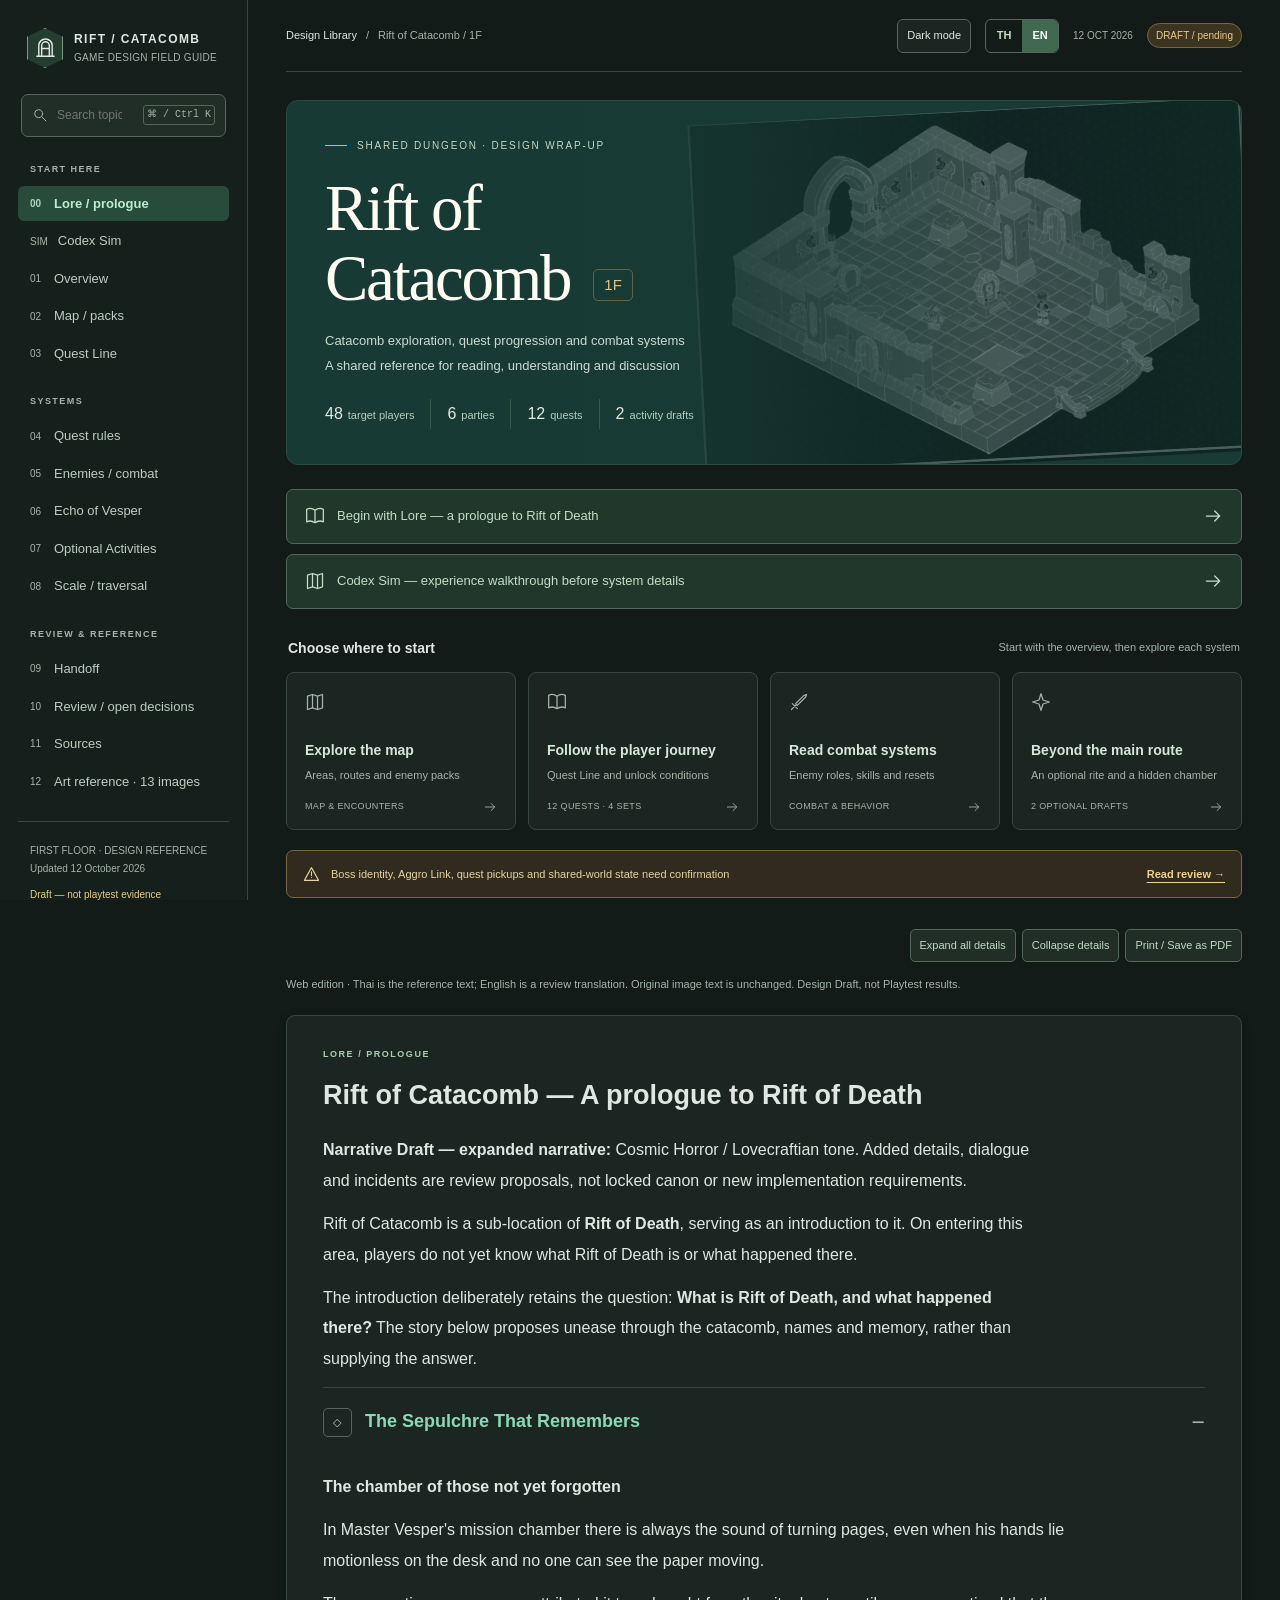
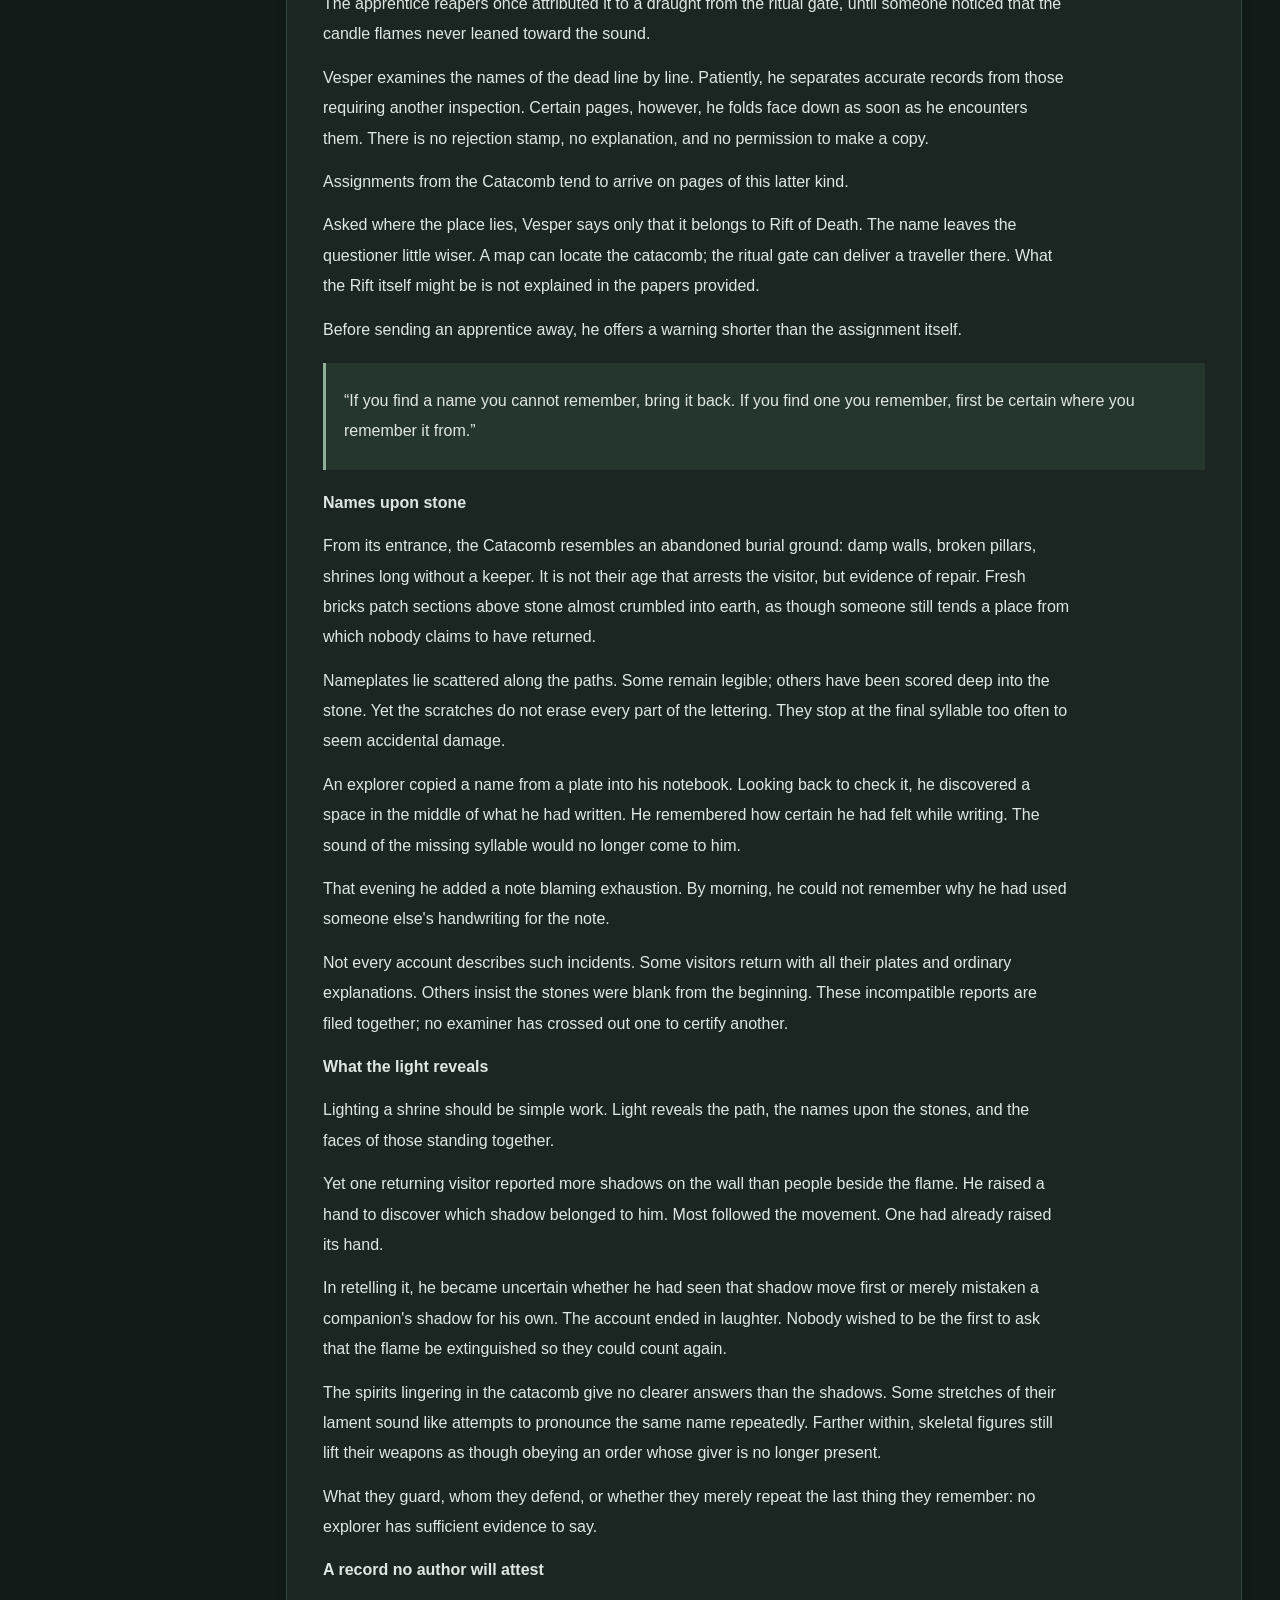
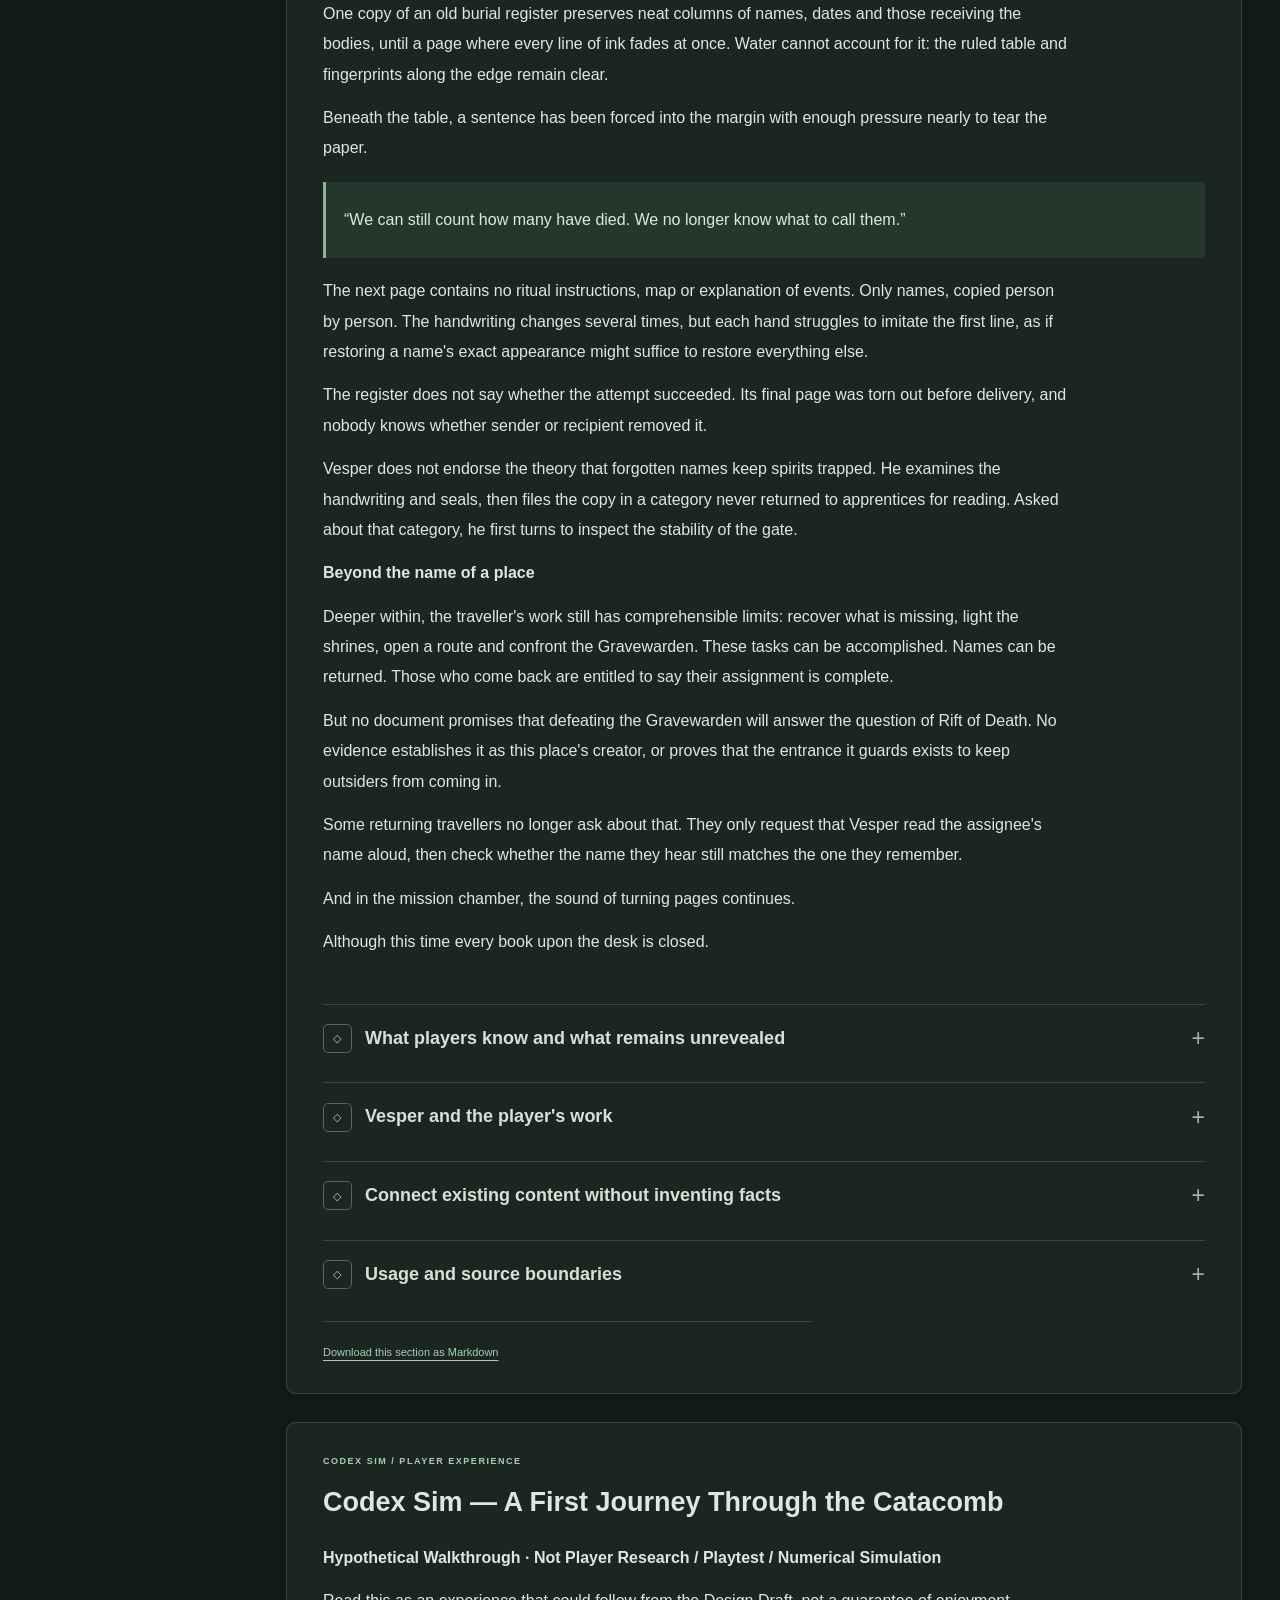
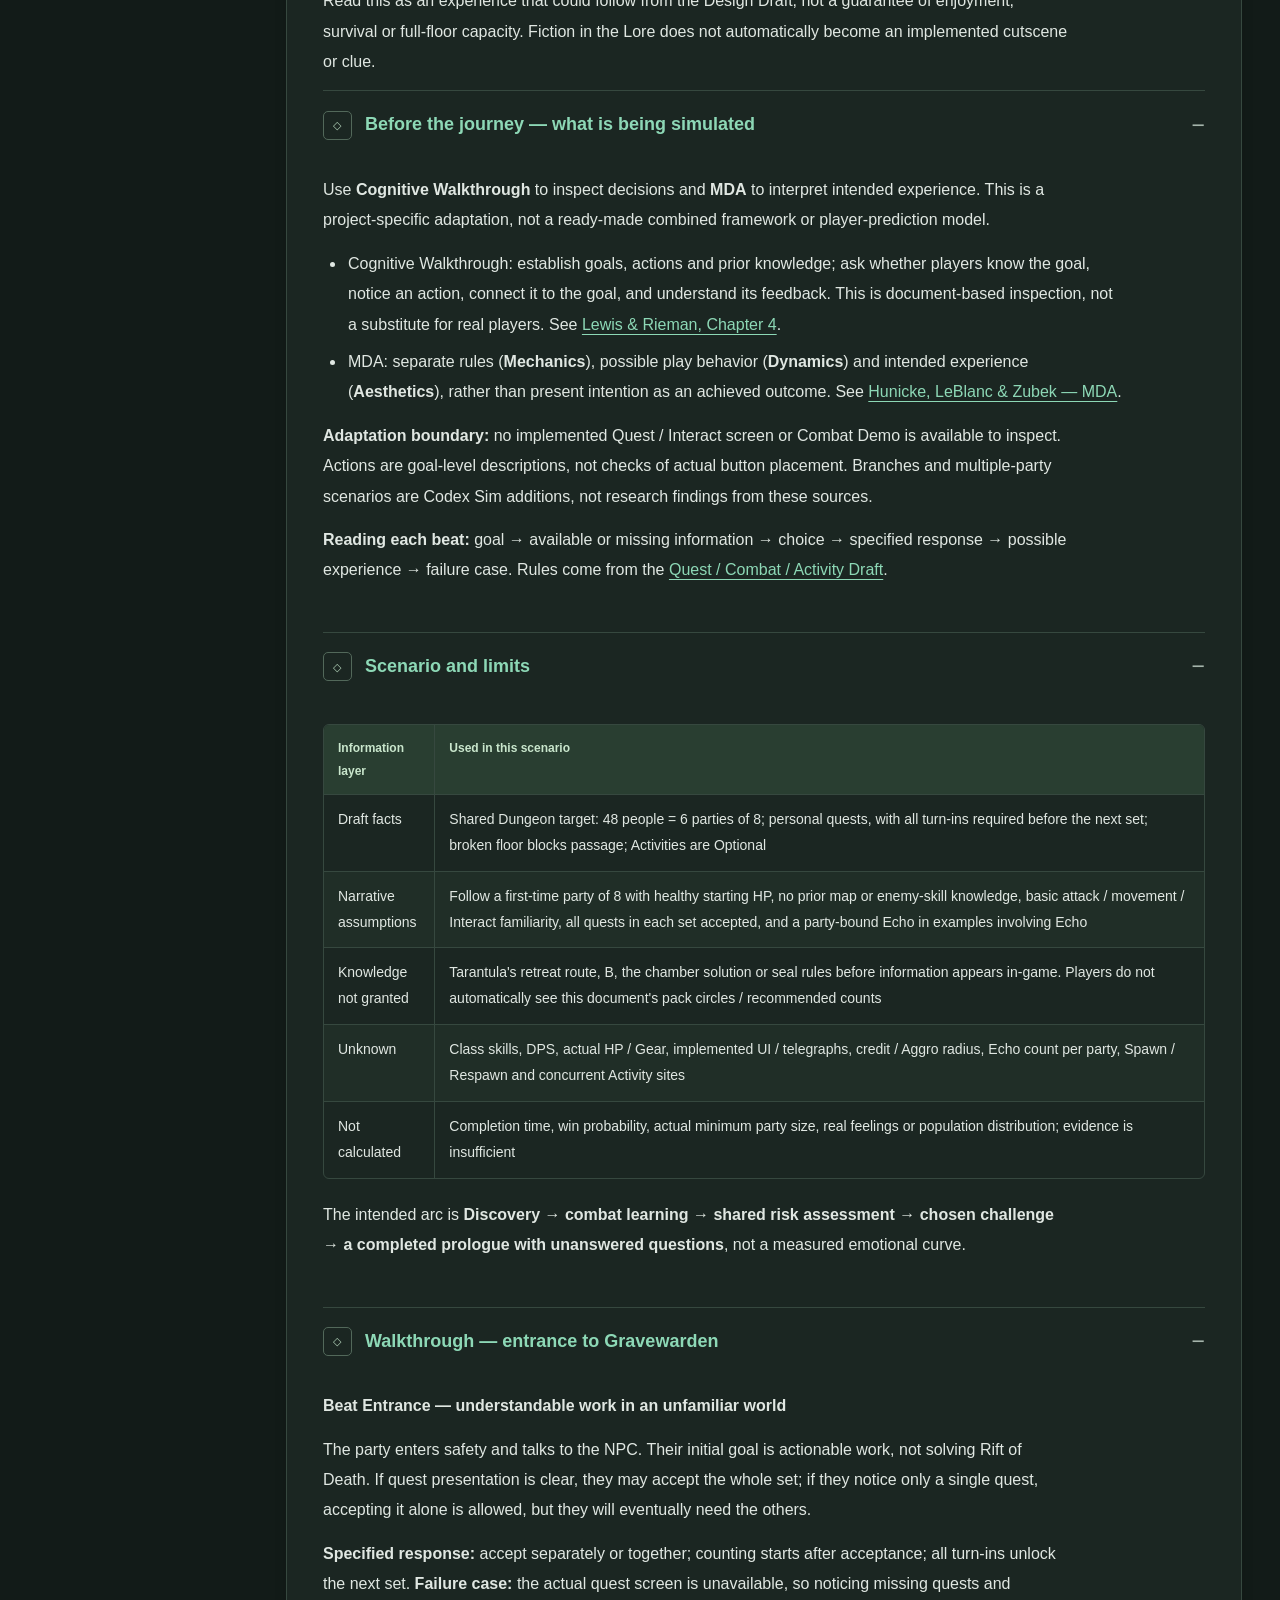
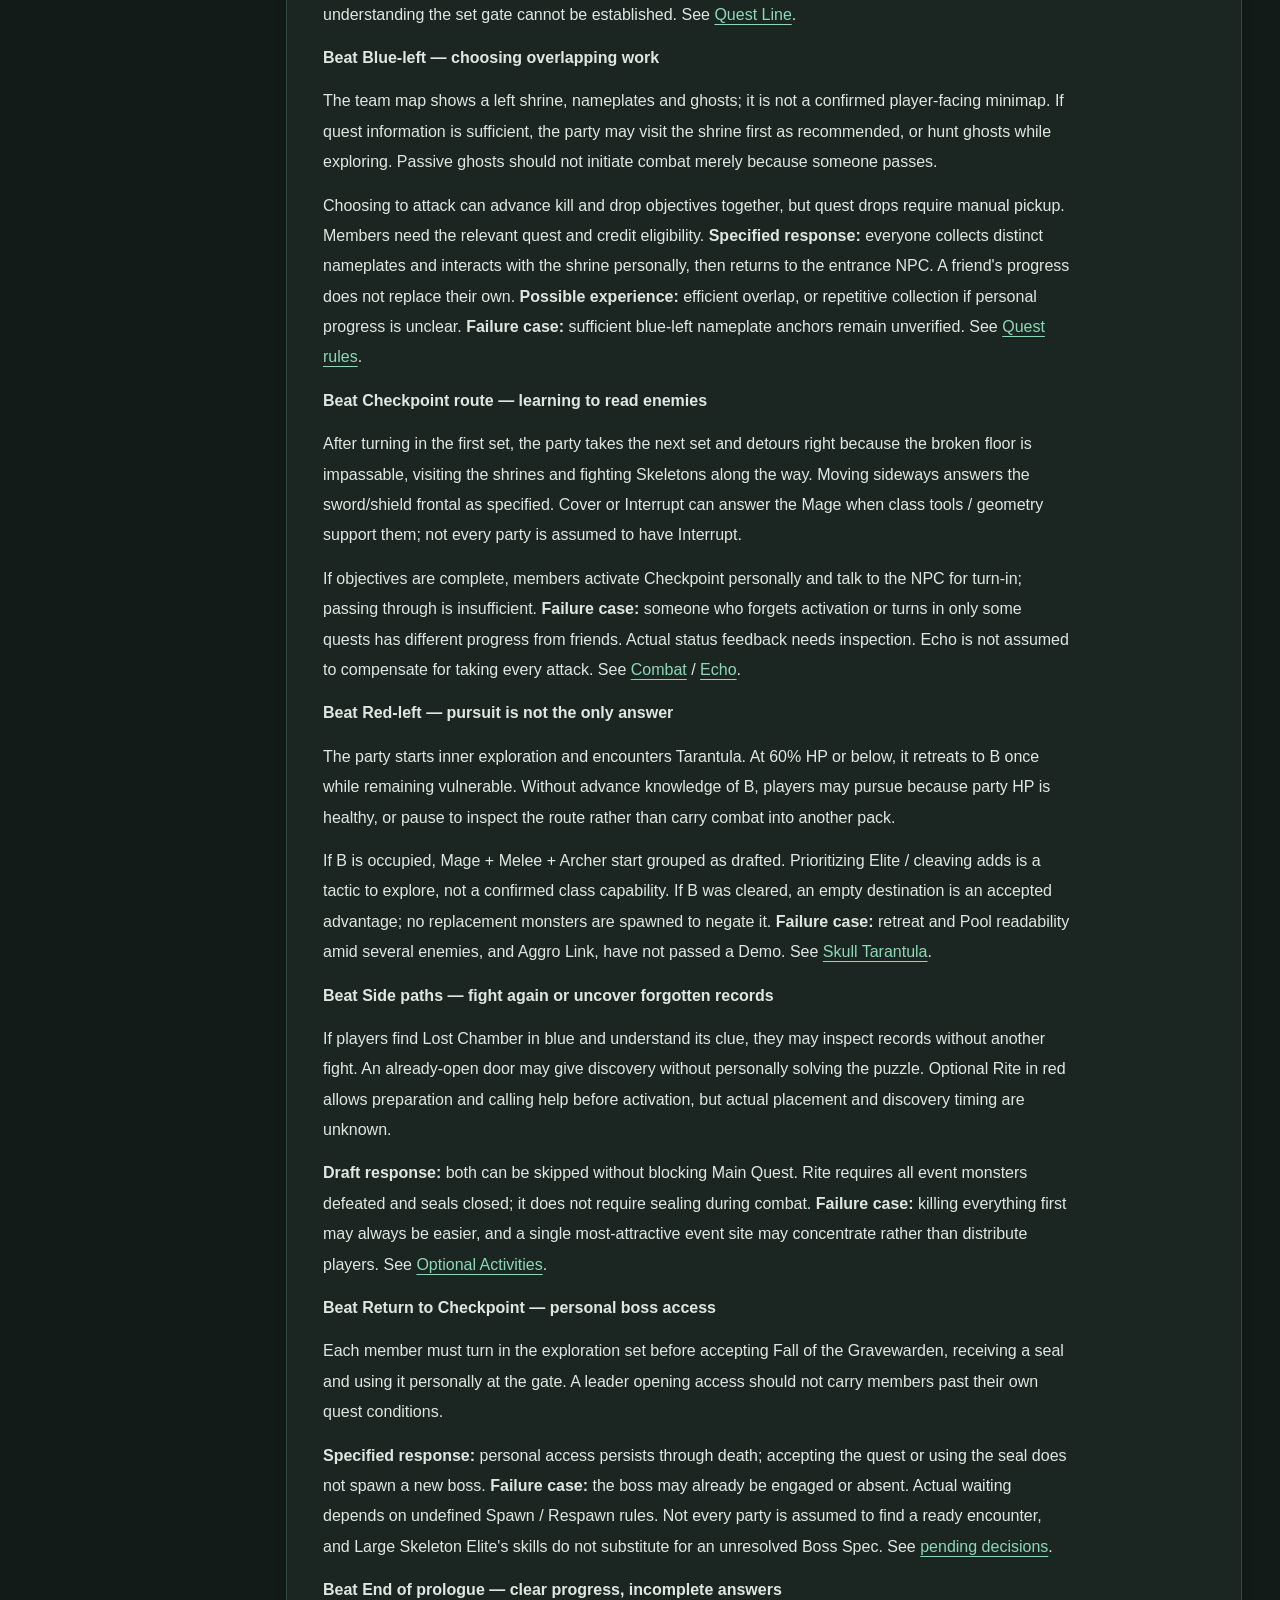
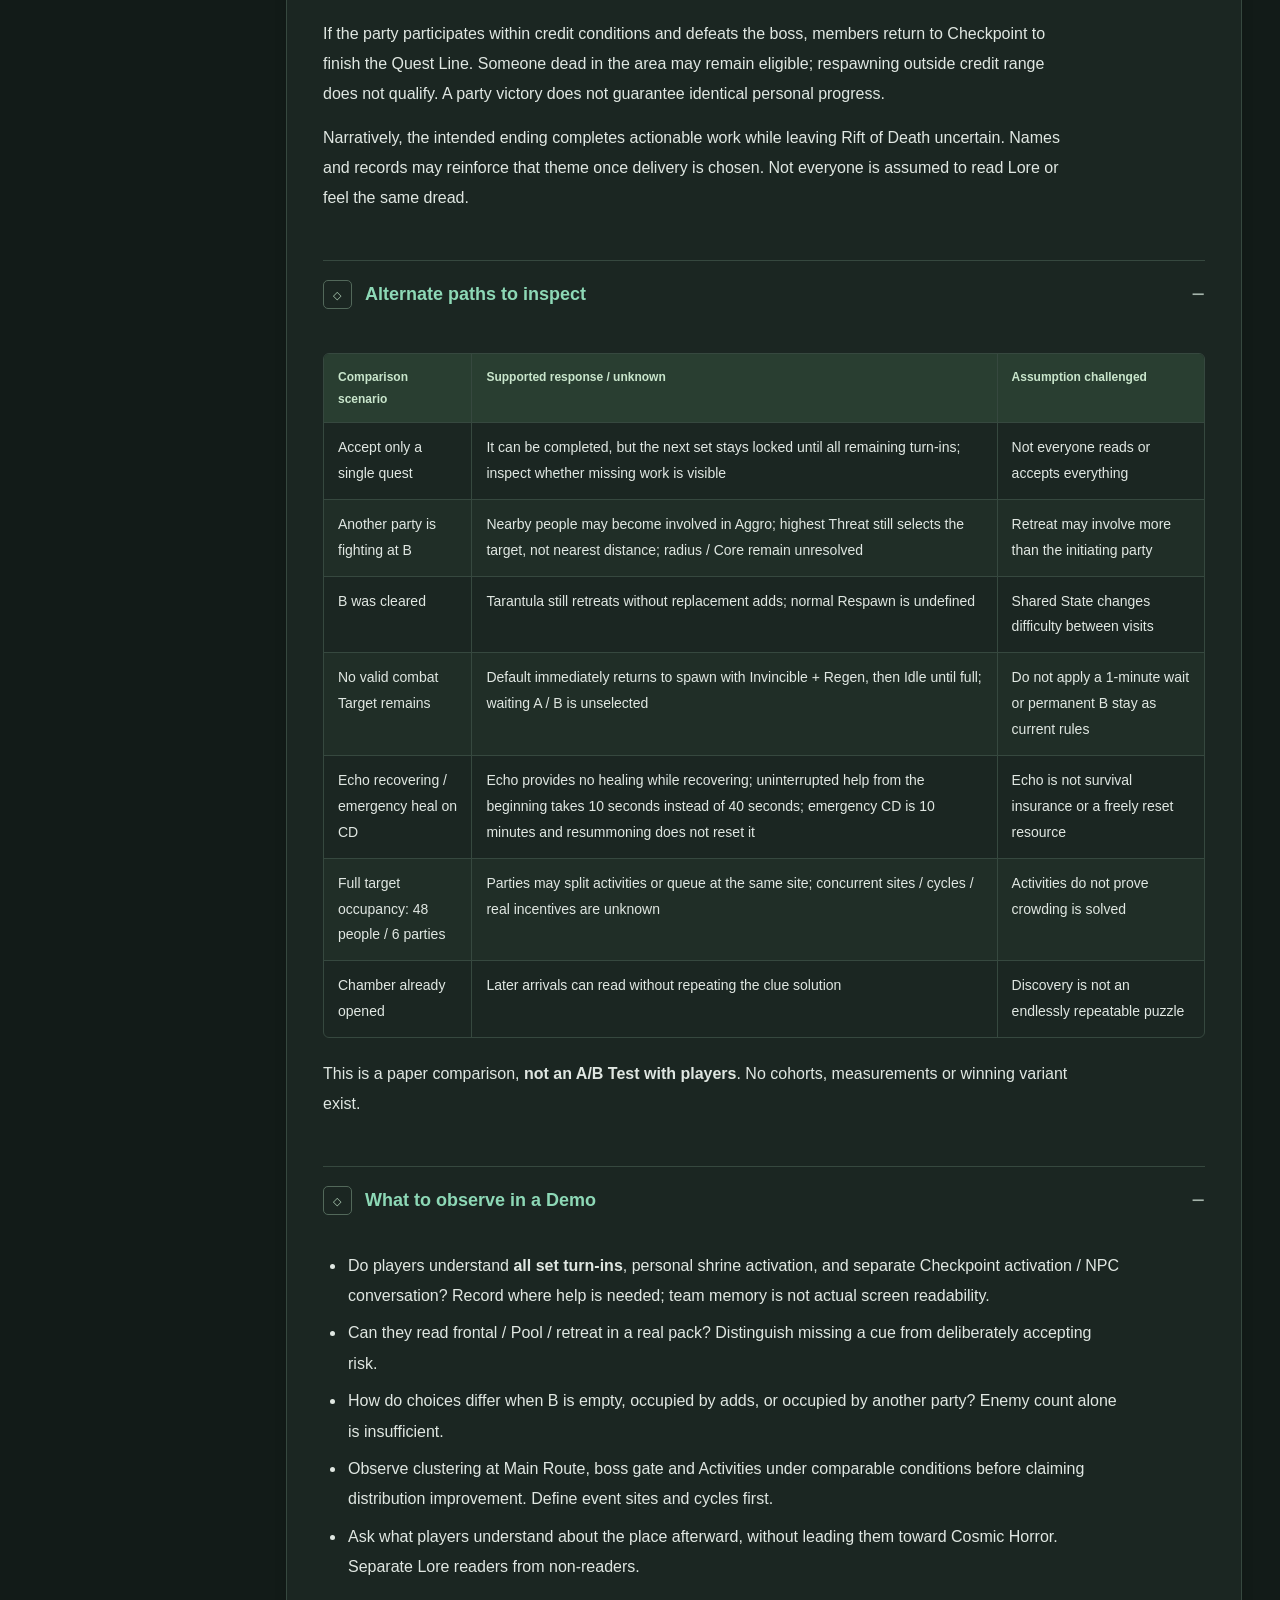
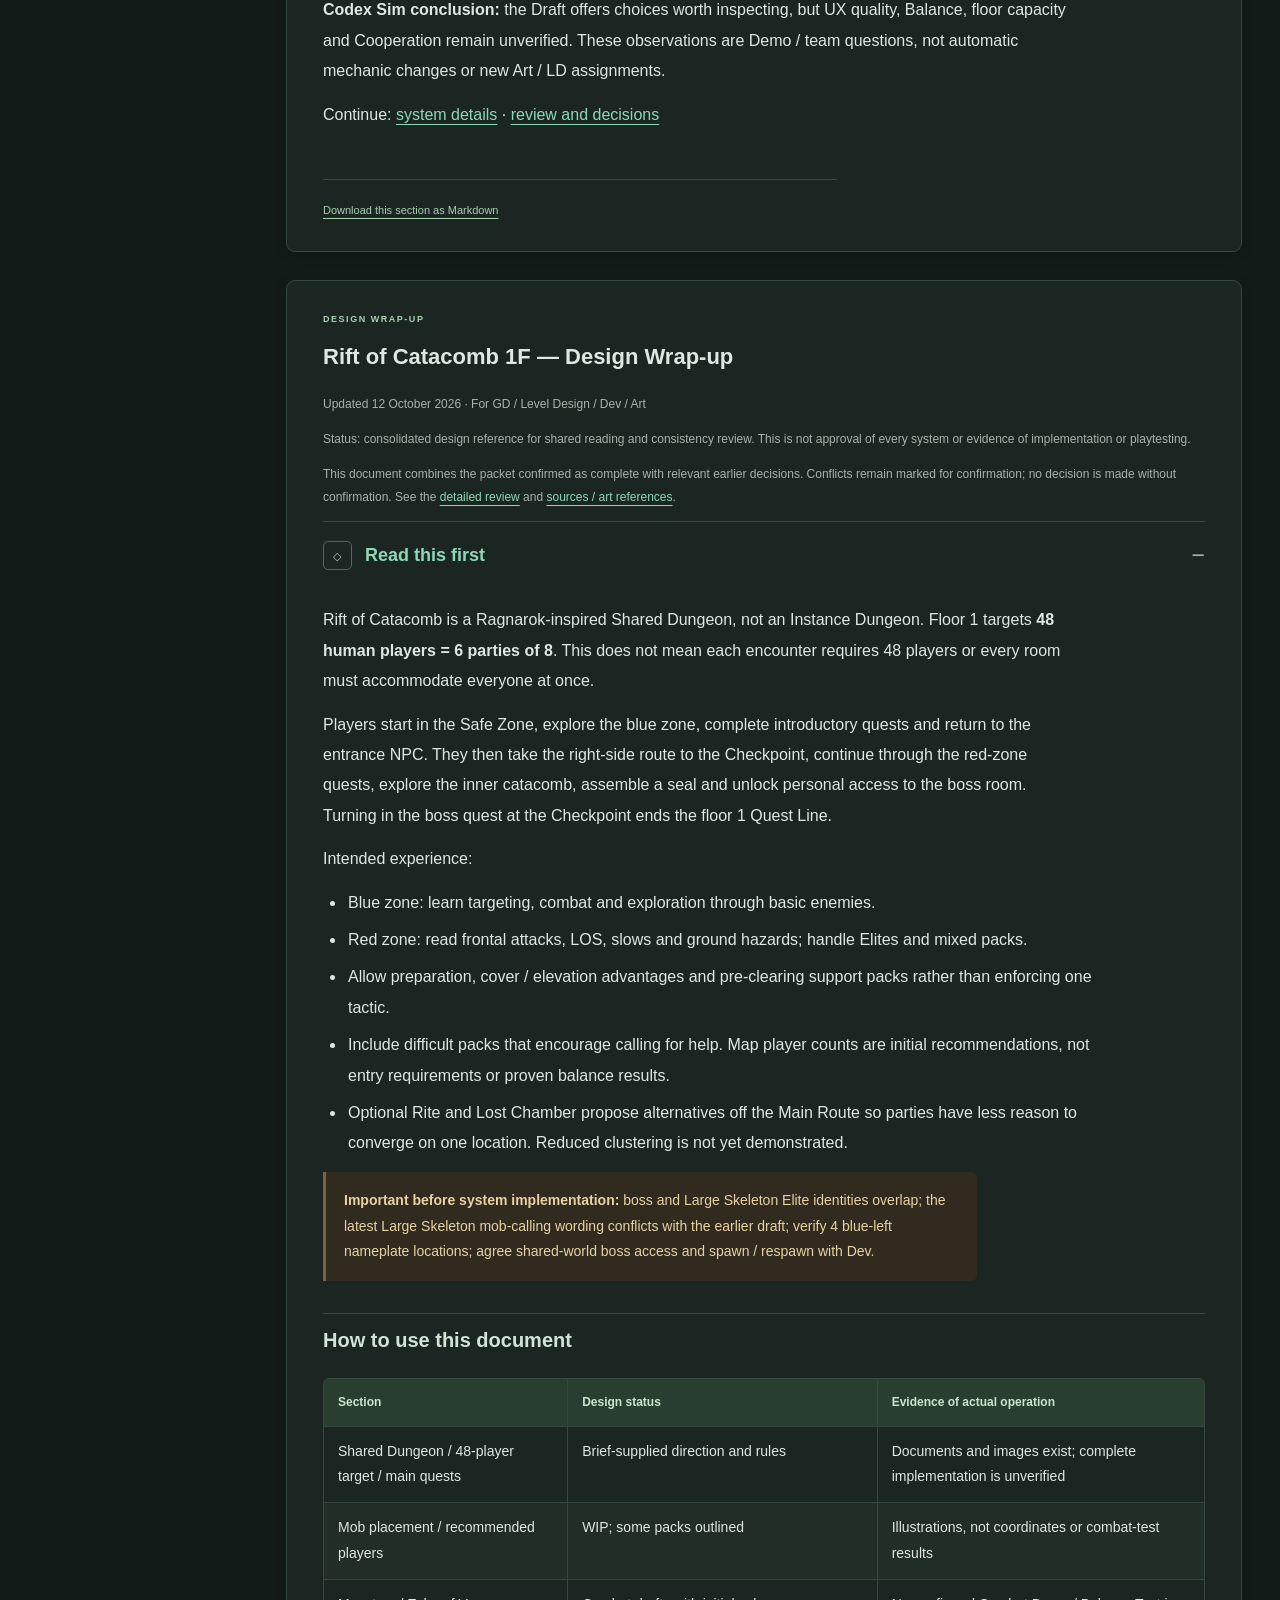
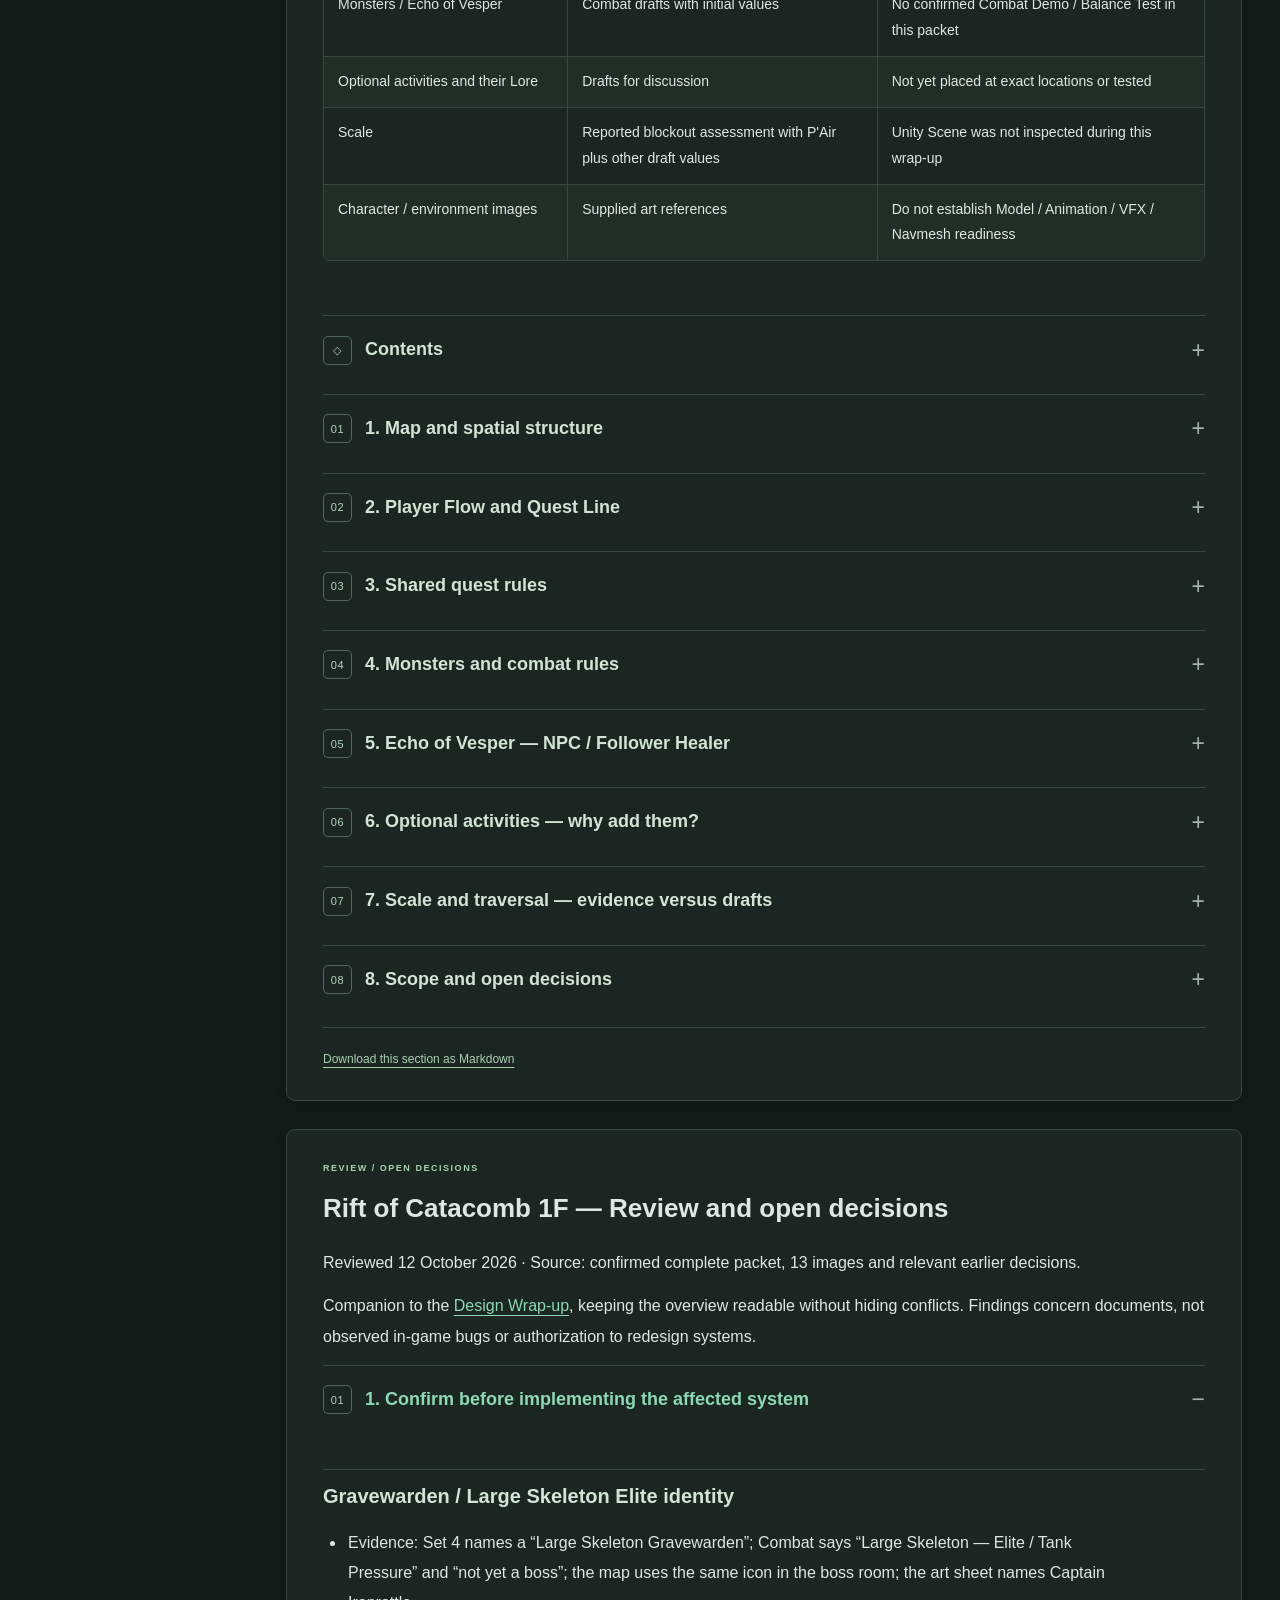
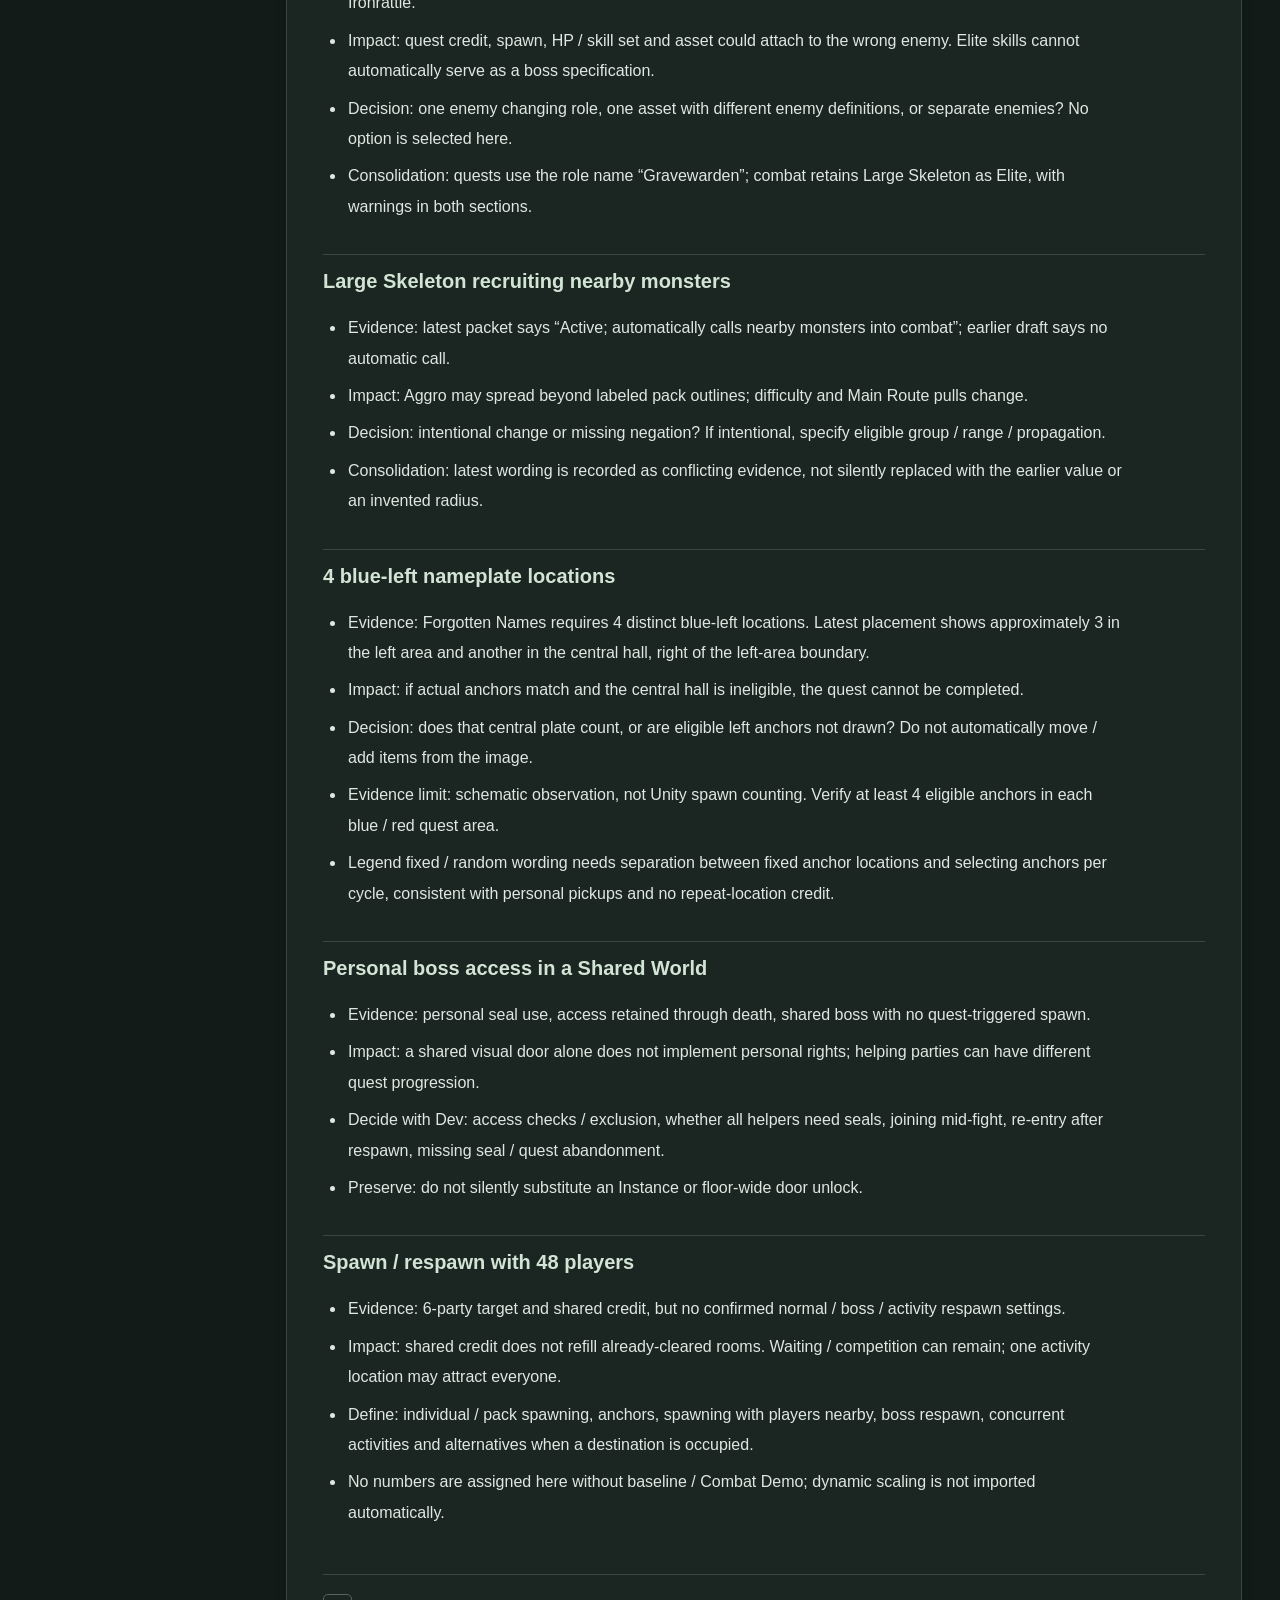
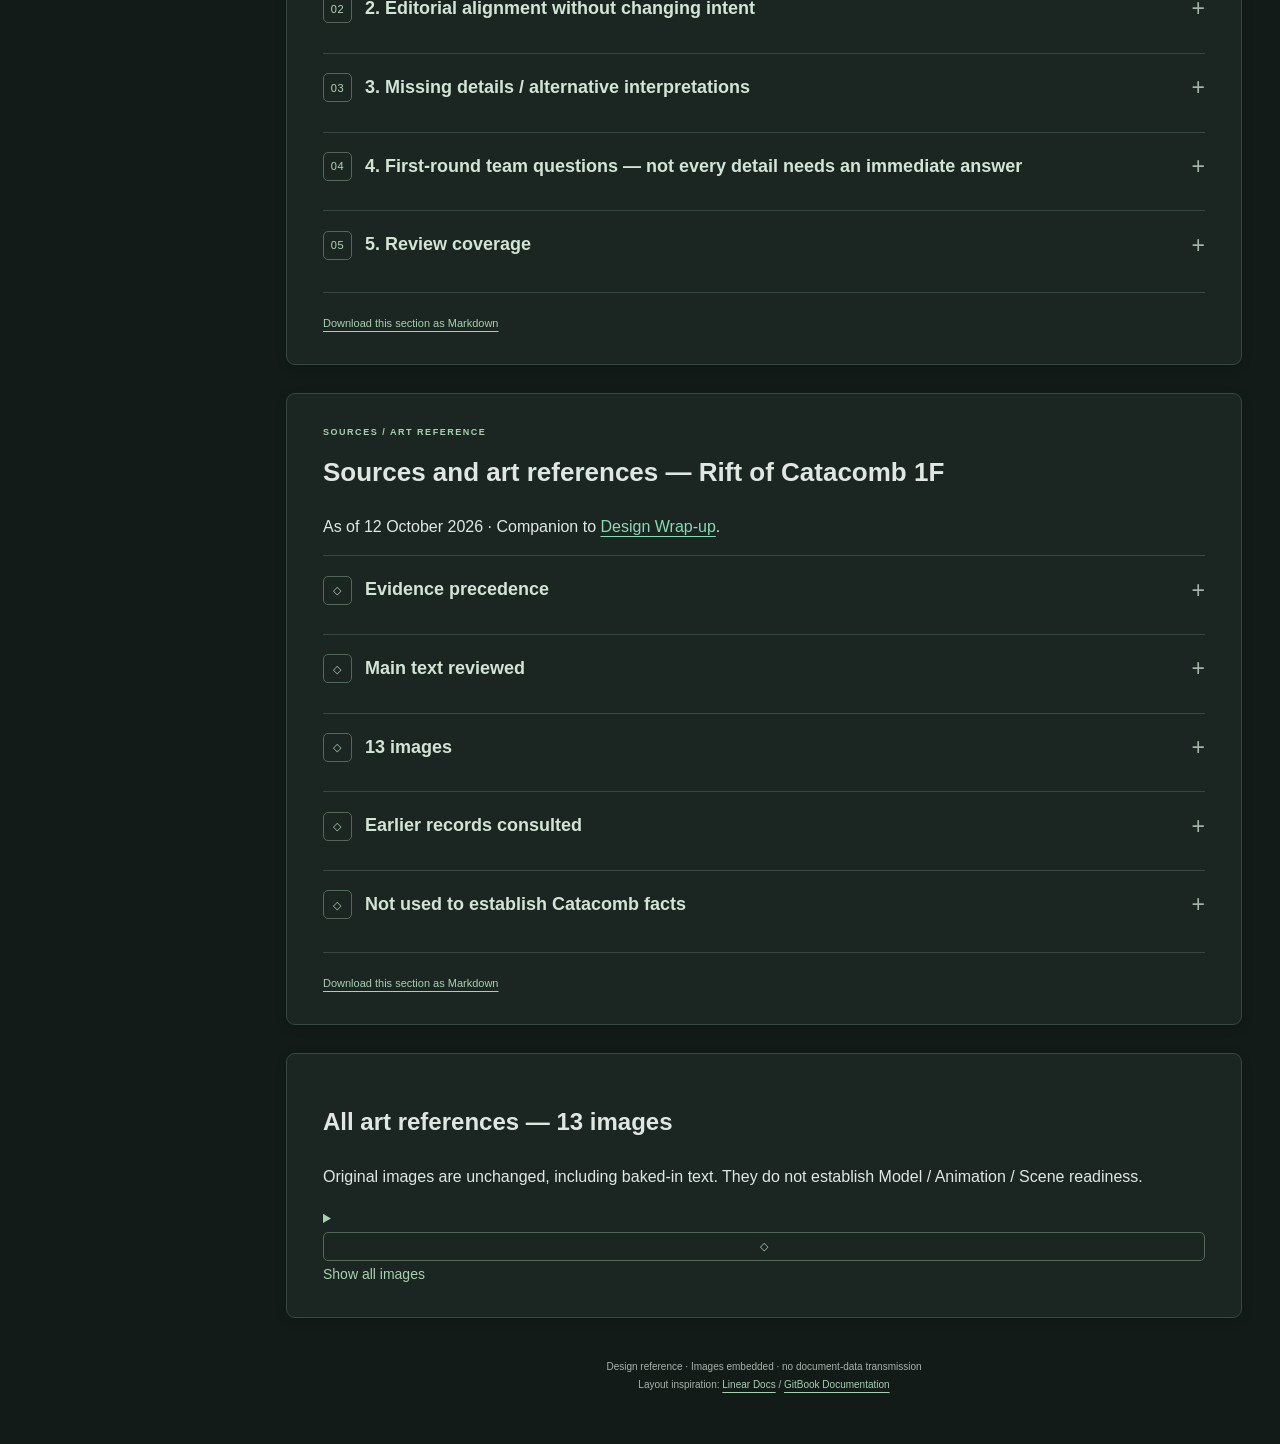
==== Rift-of-Catacomb-1F-Wrapup.en.html @ 9c25f9f8 "Publish bilingual Rift of Catacomb 1F wrap-up" ====
<!doctype html>
<html data-theme="dark" lang="en"><head><meta charset="utf-8"><meta name="viewport" content="width=device-width,initial-scale=1">
<meta name="color-scheme" content="dark light"><title>Rift of Catacomb 1F — Design Wrap-up</title>
<script>// Local preference only. Query state also works when local storage is unavailable.
function readTheme() {
  const fromLink = new URLSearchParams(location.search).get('theme');
  if (fromLink === 'dark' || fromLink === 'light') return fromLink;
  try { const saved = localStorage.getItem('catacomb-reader-theme'); if (saved === 'dark' || saved === 'light') return saved; } catch {}
  return 'dark';
}
document.documentElement.dataset.theme = readTheme();
</script><style>:root{--ink:#25343a;--muted:#5b696d;--line:#dce2df;--accent:#17665e;--paper:#fffefa;--back:#f4f5f1;--sidebar:248px;--gold:#d6b56d;--shadow:0 10px 35px #182e2410}
.menu-backdrop{display:none}
.theme-toggle{border:1px solid #bac9b9;border-radius:6px;min-height:34px;padding:4px 9px;background:var(--paper);color:var(--ink);font-size:11px;white-space:nowrap}
.sim-entry{margin-top:10px}.context-reference{margin:18px 0 24px;padding:14px;border:1px solid var(--line);border-radius:8px;background:var(--back)}.context-reference img{max-height:310px;object-fit:contain;margin:0 auto 12px;width:auto}.context-reference figcaption{font-size:12px;line-height:1.8}.reference-pair{display:grid;grid-template-columns:repeat(2,minmax(0,1fr));gap:14px}.reference-pair figure{min-width:0}#sim>.document-title{font-size:27px}#sim>p{max-width:84ch}
@media(max-width:760px){.reference-pair{grid-template-columns:1fr}.theme-toggle{min-height:38px;font-size:10px;padding:3px 7px}.topbar-meta .draft-dot{display:none}.context-reference{padding:10px}.context-reference img{max-height:260px}}
@media screen{
  :root[data-theme="dark"]{color-scheme:dark;--ink:#e0e7e2;--muted:#a5b4ab;--line:#36483f;--accent:#8dd8b6;--paper:#1b2622;--back:#121b18;--shadow:0 10px 35px #0005}
  :root[data-theme="dark"] aside{background:#15201c;border-color:#36483f}
  :root[data-theme="dark"] .brand-lockup,:root[data-theme="dark"] .breadcrumb strong{color:#e0e7e2}
  :root[data-theme="dark"] .brand-mark{background:#253c30;border-color:#789882}
  :root[data-theme="dark"] .brand-title small,:root[data-theme="dark"] .breadcrumb,:root[data-theme="dark"] .topbar-meta,:root[data-theme="dark"] .sidebar-note,:root[data-theme="dark"] .nav-group-label,:root[data-theme="dark"] .nav-number{color:#a5b4ab}
  :root[data-theme="dark"] .search-box,:root[data-theme="dark"] .search-results{background:#202e27;border-color:#52685a}
  :root[data-theme="dark"] .search-box svg,:root[data-theme="dark"] kbd,:root[data-theme="dark"] .search-results small{color:#a5b4ab;border-color:#52685a}
  :root[data-theme="dark"] .search-results strong{color:#b8e6cc}
  :root[data-theme="dark"] .search-results a,:root[data-theme="dark"] .sidebar-note{border-color:#36483f}
  :root[data-theme="dark"] .nav-group a{color:#bdcdc1}
  :root[data-theme="dark"] .nav-group a:hover,:root[data-theme="dark"] .toolbar button:hover{background:#304a3b;color:#e0f1e5}
  :root[data-theme="dark"] .nav-group a[aria-current]{background:#294b3b;color:#b9efcf}
  :root[data-theme="dark"] .nav-group a[aria-current] .nav-number{color:#a6d9ba}
  :root[data-theme="dark"] .sidebar-note span,:root[data-theme="dark"] .draft-dot{color:#e8ca8a}
  :root[data-theme="dark"] .draft-dot{background:#3c3321;border-color:#79663e}
  :root[data-theme="dark"] .quick-card{background:#1b2622;border-color:#36483f;color:#d4e8da}
  :root[data-theme="dark"] .quick-card p,:root[data-theme="dark"] .quick-card .card-foot,:root[data-theme="dark"] .quick-card .card-icon,:root[data-theme="dark"] .start-row p{color:#a5b4ab}
  :root[data-theme="dark"] .quick-card:hover{border-color:#8dab95}
  :root[data-theme="dark"] .review-strip,:root[data-theme="dark"] .critical-callout{background:#302b1e;border-color:#79663e;color:#e7d2a4}
  :root[data-theme="dark"] .review-strip a{color:#f0d28f}
  :root[data-theme="dark"] .toolbar button,:root[data-theme="dark"] .mobile-menu{background:#202e27;border-color:#52685a;color:#c1d8c7}
  :root[data-theme="dark"] article,:root[data-theme="dark"] .gallery,:root[data-theme="dark"] .snapshot-box{border-color:#36483f;box-shadow:0 3px 12px #0002}
  :root[data-theme="dark"] .article-label,:root[data-theme="dark"] .download a,:root[data-theme="dark"] footer a{color:#a8cfb0}
  :root[data-theme="dark"] #design>p,:root[data-theme="dark"] figcaption,:root[data-theme="dark"] .download,:root[data-theme="dark"] footer,:root[data-theme="dark"] .language-note{color:#a5b4ab}
  :root[data-theme="dark"] h3,:root[data-theme="dark"] .section,:root[data-theme="dark"] .appendix,:root[data-theme="dark"] .download,:root[data-theme="dark"] .table-scroll,:root[data-theme="dark"] th,:root[data-theme="dark"] td{border-color:#36483f}
  :root[data-theme="dark"] h3,:root[data-theme="dark"] .section>summary,:root[data-theme="dark"] .appendix>summary{color:#d2e4d5}
  :root[data-theme="dark"] .section[open]>summary{color:#8dd8b6}
  :root[data-theme="dark"] .section-index{color:#b5d5bc;border-color:#52685a}
  :root[data-theme="dark"] .section>summary:after,:root[data-theme="dark"] .appendix>summary:after{color:#a5b4ab}
  :root[data-theme="dark"] th{background:#293e31;color:#c9e6cc}
  :root[data-theme="dark"] tr:nth-child(even) td{background:#202e27}
  :root[data-theme="dark"] blockquote{background:#25372d;border-color:#90af96}
  :root[data-theme="dark"] code{background:#304438;color:#d8eadd}
  :root[data-theme="dark"] .lore-entry{background:#22372b;border-color:#52685a;color:#c1dfc5}
  :root[data-theme="dark"] .lore-entry:hover{background:#304a3b}
  :root[data-theme="dark"] .language-switch,:root[data-theme="dark"] .theme-toggle{border-color:#52685a}
  :root[data-theme="dark"] .language-switch a{color:#c1dfc5}
  :root[data-theme="dark"] .language-switch a[aria-current="page"]{background:#40694f;color:#fff}
  :root[data-theme="dark"] .gallery>details>summary{color:#a8cfb0}
  :root[data-theme="dark"] .skip-link{background:#22372b;color:#c1dfc5}
}
.lore-entry{display:flex;align-items:center;gap:12px;border:1px solid #c7d6c5;background:#e9f0e3;padding:14px 18px;border-radius:7px;text-decoration:none;font-size:13px;color:#355d3c}.lore-entry svg:last-child{margin-left:auto}.lore-entry:hover{background:#dde9d7}#lore>p{max-width:80ch}#lore>.document-title{font-size:27px}
.language-switch{display:flex;border:1px solid #bac9b9;border-radius:6px;overflow:hidden;flex:none}.language-switch a{display:grid;place-items:center;min-width:36px;min-height:32px;padding:3px 7px;text-decoration:none;font:600 11px/1.5 Tahoma,sans-serif;color:#4a644a}.language-switch a[aria-current="page"]{background:#275c44;color:#fff}.language-switch a:hover{box-shadow:inset 0 0 0 2px #87a38b}.language-note{font-size:11px;color:#6e796b;line-height:1.9;margin:0 0 20px}.language-switch a:focus-visible{outline-offset:-3px}
@media(max-width:760px){.breadcrumb>strong{display:none}.language-switch a{min-width:38px;min-height:38px}.topbar-meta{gap:6px}}
*{box-sizing:border-box}html{scroll-behavior:smooth;scroll-padding-top:90px}body{margin:0;background:var(--back);color:var(--ink);font:16px/1.9 "Leelawadee UI","Noto Sans Thai",Tahoma,sans-serif;overflow-wrap:anywhere}a{color:var(--accent);text-underline-offset:4px}a:focus-visible,summary:focus-visible,button:focus-visible,input:focus-visible{outline:3px solid #ba8c35;outline-offset:4px}button,input{font:inherit}button{cursor:pointer}svg{width:20px;height:20px;flex:none;stroke:currentColor;fill:none;stroke-width:1.5;stroke-linecap:round;stroke-linejoin:round}.skip-link{position:fixed;top:-80px;left:265px;z-index:99;background:white;padding:10px}.skip-link:focus{top:10px}
aside{position:fixed;inset:0 auto 0 0;width:var(--sidebar);background:#ebeeea;border-right:1px solid #d8ded8;padding:28px 18px 20px;overflow:auto;z-index:50;display:flex;flex-direction:column}.brand-lockup{display:flex;align-items:center;gap:11px;text-decoration:none;color:#20362f;margin:0 9px 26px}.brand-mark{width:36px;height:40px;display:grid;place-items:center;border:1px solid #849c8f;clip-path:polygon(50% 0,100% 22%,100% 78%,50% 100%,0 78%,0 22%);background:#dce6df}.brand-mark svg{width:23px;height:23px}.brand-title{font-size:12px;letter-spacing:.12em;font-weight:700;line-height:1.6}.brand-title small{display:block;letter-spacing:.03em;font-size:10px;color:#62736a;font-weight:400}.search-box{position:relative;display:flex;align-items:center;gap:7px;margin:0 3px 24px;padding:8px 10px;border:1px solid #cbd4cb;border-radius:7px;background:#f9faf7;box-shadow:0 2px 4px #142a1810}.search-box svg{width:16px;color:#728078}.search-box input{width:100%;min-width:0;background:transparent;border:0;outline:0;color:var(--ink);font-size:12px}.search-box:focus-within{border-color:var(--accent)}kbd{font:10px/1.4 monospace;border:1px solid #d3d9d3;border-radius:3px;padding:2px 3px;color:#68746c;white-space:nowrap}.search-results{background:white;border:1px solid #cbd4cb;border-radius:7px;margin:-16px 3px 20px;max-height:45vh;overflow:auto}.search-results[hidden]{display:none}.search-results a{display:block;padding:10px 12px;text-decoration:none;border-bottom:1px solid #e7ece6;line-height:1.6}.search-results strong{display:block;font-size:12px;color:#274839}.search-results small{display:block;font-size:11px;color:#6a776d}.search-empty{padding:12px;font-size:12px;color:var(--muted)}.nav-group{margin-bottom:22px}.nav-group-label{font-size:9px;font-weight:700;letter-spacing:.16em;color:#7b887e;margin:0 12px 8px}.nav-group a{display:flex;align-items:center;gap:10px;padding:8px 12px;color:#56635a;font-size:13px;text-decoration:none;border-radius:6px;line-height:1.5;margin:2px 0}.nav-group a .nav-number{font-size:10px;color:#8d9c90;min-width:14px}.nav-group a:hover{background:#e0e7df;color:#1f4d3b}.nav-group a[aria-current]{background:#d6e5d9;color:#154c38;font-weight:700}.nav-group a[aria-current] .nav-number{color:#386e4b}.sidebar-note{margin-top:auto;padding:20px 12px 0;border-top:1px solid #d3dbd2;font-size:10px;line-height:1.8;color:#748074}.sidebar-note span{display:block;color:#947434;font-size:10px;margin-top:8px}
main{margin-left:var(--sidebar);padding:0 38px 50px;max-width:1450px}.topbar{height:72px;display:flex;align-items:center;justify-content:space-between;gap:20px;border-bottom:1px solid var(--line);margin-bottom:28px}.breadcrumb{display:flex;gap:9px;align-items:center;font-size:11px;color:#7c8980}.breadcrumb strong{color:#41544a;font-weight:500}.topbar-meta{display:flex;align-items:center;gap:14px;color:#7b897d;font-size:10px}.draft-dot{color:#8b6d30;background:#f0e6cf;border:1px solid #e3d4b2;padding:2px 8px;border-radius:20px;white-space:nowrap}.mobile-menu{display:none;background:none;border:1px solid #bdcbbf;border-radius:5px;padding:5px 9px;color:#315842;font-size:12px}
.hero{position:relative;overflow:hidden;background:#183b36;color:#f4f1e8;border:1px solid #284b42;border-radius:12px;min-height:330px;margin-bottom:24px;padding:35px 38px;isolation:isolate}.hero:after{content:"";position:absolute;inset:0;z-index:-1;background:linear-gradient(90deg,#173a35 0%,#173a35f0 34%,#173a3540 74%,#173a3550)}.hero-art{position:absolute;right:-8px;top:-40px;width:58%;height:125%;z-index:-2;opacity:.5;transform:rotate(-3deg)}.hero-art img{width:100%;height:100%;object-fit:contain;filter:grayscale(1) invert(1);mix-blend-mode:screen;border:0;background:transparent;margin:0}.hero-kicker{display:flex;align-items:center;gap:10px;font-size:10px;letter-spacing:.18em;color:#c4d8c5}.hero-kicker:before{content:"";height:1px;width:22px;background:#d6b56d}.hero h1{font-family:Georgia,"Times New Roman",serif;font-size:65px;line-height:1.08;font-weight:400;letter-spacing:-.035em;margin:18px 0 16px;max-width:580px;color:#fffdf3}.hero h1 span{display:inline-block;vertical-align:middle;font-family:"Leelawadee UI",Tahoma,sans-serif;letter-spacing:0;font-size:15px;color:#dcc38d;border:1px solid #bb9d5d70;border-radius:5px;padding:7px 10px;margin-left:9px}.hero-description{max-width:430px;font-size:13px;line-height:1.9;color:#ccdad0;margin:0 0 20px}.hero-facts{display:flex;flex-wrap:wrap;gap:0;font-size:11px;color:#b6cdbb}.hero-facts span{padding:0 16px;border-left:1px solid #62806b70;white-space:nowrap}.hero-facts span:first-child{padding-left:0;border:0}.hero-facts strong{font-size:16px;font-weight:500;color:#e3eade;margin-right:5px}
.start-row{display:flex;align-items:center;justify-content:space-between;gap:15px;margin:28px 2px 13px}.start-row h2{font-size:14px;font-weight:600;margin:0}.start-row p{font-size:11px;color:#7e8b81;margin:0}.quick-links{display:grid;grid-template-columns:repeat(4,minmax(0,1fr));gap:12px;margin-bottom:20px}.quick-card{display:flex;flex-direction:column;background:#fffefa;border:1px solid #dce3d9;border-radius:8px;padding:19px 18px 14px;text-decoration:none;color:#2f493a;min-height:153px;transition:transform .15s,border-color .15s,box-shadow .15s}.quick-card:hover{transform:translateY(-3px);border-color:#8dab95;box-shadow:var(--shadow)}.quick-card .card-icon{color:#647f68;margin-bottom:18px}.quick-card strong{font-size:14px;font-weight:600;margin-bottom:5px;line-height:1.5}.quick-card p{font-size:11px;color:#7c877c;margin:0;line-height:1.7}.quick-card .card-foot{display:flex;align-items:center;justify-content:space-between;font-size:9px;letter-spacing:.04em;color:#8b968b;margin-top:auto;padding-top:13px}.quick-card .card-foot svg{width:14px;height:14px}.review-strip{display:flex;align-items:center;gap:11px;padding:13px 16px;background:#f5eedf;border:1px solid #e7dbc0;border-radius:7px;color:#715c2f;font-size:11px;margin:0 0 31px;line-height:1.7}.review-strip>svg{width:17px}.review-strip a{color:#765d2d;white-space:nowrap;margin-left:auto;font-weight:600}.toolbar{display:flex;justify-content:flex-end;flex-wrap:wrap;gap:6px;margin:0 0 12px}.toolbar button{font-size:11px;border:1px solid #d9e0d6;border-radius:5px;background:#fafbf7;color:#667663;padding:5px 9px}.toolbar button:hover{background:#e5ede2;color:#315a3a}
article,.gallery,.snapshot-box{background:var(--paper);border:1px solid #dce3d9;border-radius:9px;padding:30px 36px;margin:0 0 28px;box-shadow:0 3px 12px #213a2510}article{scroll-margin-top:20px}.article-label{font-size:9px;font-weight:600;letter-spacing:.17em;color:#6c896e;text-transform:uppercase;margin-bottom:12px}.document-title{font-size:26px;line-height:1.5;font-weight:600;margin:8px 0 20px}#design>.document-title{font-size:22px}#design>p{font-size:12px;line-height:1.85;color:#7a8579}h2{font-size:24px;line-height:1.6;font-weight:600}h3{font-size:20px;line-height:1.65;font-weight:600;margin:32px 0 15px;padding-top:10px;border-top:1px solid #e4e8df;color:#284d3a}p,ul,ol{margin:13px 0}li{margin:7px 0;padding-left:2px}strong{font-weight:650}ul,ol{padding-left:23px}.section,.appendix{border-top:1px solid #dfe5db;padding:0;margin-top:10px}.section>summary,.appendix>summary{display:flex;gap:13px;align-items:center;cursor:pointer;list-style:none;font-size:18px;line-height:1.65;font-weight:600;padding:19px 0;color:#334d3d}.section>summary::-webkit-details-marker,.appendix>summary::-webkit-details-marker{display:none}.section>summary:after,.appendix>summary:after{content:"+";font-weight:400;font-size:23px;line-height:1;margin-left:auto;color:#8d9d8d}.section[open]>summary:after,.appendix[open]>summary:after{content:"−"}.section[open]>summary{color:#1b6248}.section-index{font-size:11px;letter-spacing:.05em;min-width:29px;height:29px;border:1px solid #dae3d6;border-radius:5px;display:grid;place-items:center;color:#7c997b;font-weight:500}.section[open]>.section-content{padding:3px 0 23px}.appendix>summary{font-size:14px}.critical-callout{background:#faf2dd;border-left:3px solid #bb9852;padding:16px 18px;border-radius:0 6px 6px 0;font-size:14px;line-height:1.85}.section-content>p{max-width:84ch}.section-content>ul,.section-content>ol{max-width:90ch}blockquote{background:#edf3e9;border-left:3px solid #a7b99e;padding:10px 18px;margin:18px 0}.table-scroll{overflow-x:auto;margin:21px 0;border:1px solid #dbe3d7;border-radius:6px}table{border-collapse:collapse;width:100%;font-size:14px;line-height:1.85}th,td{padding:12px 14px;border-right:1px solid #e1e7db;border-bottom:1px solid #e1e7db;vertical-align:top;text-align:left}th{background:#eaf0e4;color:#496342;font-weight:600;font-size:12px}td:last-child,th:last-child{border-right:0}tr:last-child td{border-bottom:0}tr:nth-child(even) td{background:#f8faf4}img{display:block;max-width:100%;height:auto;border:1px solid #e0e6da;border-radius:6px;margin:22px auto;background:#fff}figure{margin:25px 0 38px;scroll-margin-top:20px}figcaption,.download{font-size:11px;color:#7f8c7b}.download{border-top:1px solid #e4e9de;padding-top:20px;margin-bottom:0}.download a{color:#6a8266}code{font-size:12px;background:#edf2e8;padding:2px 5px;border-radius:4px}footer{font-size:10px;color:#85917f;text-align:center;margin-top:40px;line-height:1.8}footer a{color:#768c70}.gallery>details>summary{cursor:pointer;font-size:14px;color:#4d7347}.no-script-note{font-size:12px;color:#836a37}
@media(min-width:1600px){main{padding-left:64px;padding-right:64px}.hero{padding:40px 46px;min-height:355px}.hero h1{font-size:72px}.quick-card{min-height:168px;padding:22px}}
@media(max-width:1150px){:root{--sidebar:220px}main{padding-left:24px;padding-right:24px}.quick-links{grid-template-columns:repeat(2,minmax(0,1fr))}.quick-card{min-height:132px}.quick-card .card-icon{margin-bottom:12px}.hero-art{width:65%;opacity:.36}.hero{padding:30px}.hero h1{font-size:58px}article,.gallery,.snapshot-box{padding:26px}.topbar-meta .updated{display:none}}
@media(max-width:760px){:root{--sidebar:270px}html{scroll-padding-top:30px}body{font-size:15px}aside{transform:translateX(-100%);transition:transform .2s;box-shadow:20px 0 40px #182f2520}body.menu-open aside{transform:translateX(0)}main{margin-left:0;padding:0 16px 35px}.topbar{height:61px;margin-bottom:17px}.breadcrumb{font-size:10px}.breadcrumb>span{display:none}.mobile-menu{display:block}.topbar-meta{gap:8px}.draft-dot{font-size:9px}.hero{padding:25px 25px 24px;border-radius:9px;min-height:316px}.hero h1{font-size:49px;margin:20px 0 18px}.hero h1 span{font-size:12px;padding:5px 7px;margin-left:4px}.hero-kicker{font-size:8px}.hero-description{font-size:12px;max-width:285px}.hero-art{width:100%;right:-100px;top:-25px;height:115%;opacity:.22}.hero:after{background:linear-gradient(90deg,#173a35f0,#173a3540)}.hero-facts{font-size:9px;row-gap:8px}.hero-facts strong{font-size:13px}.hero-facts span{padding:0 10px}.start-row{margin-top:23px;align-items:flex-start}.start-row p{font-size:10px;max-width:130px;text-align:right}.quick-links{gap:9px}.quick-card{padding:15px 14px;min-height:135px}.quick-card strong{font-size:13px}.quick-card p{font-size:10px}.quick-card .card-foot{font-size:8px}.review-strip{align-items:flex-start;font-size:10px;padding:12px;gap:7px}.review-strip a{white-space:normal;min-width:56px}.toolbar{justify-content:flex-start}.toolbar button{font-size:10px}article,.gallery,.snapshot-box{padding:23px 18px;border-radius:7px}.document-title{font-size:21px}.section>summary{font-size:16px;gap:10px;padding:17px 0}.section-index{height:25px;min-width:25px;font-size:10px}.section-content>p{max-width:none}h3{font-size:18px}table{min-width:560px;font-size:13px}.table-scroll{margin:18px -3px}td,th{padding:10px 12px}.skip-link{left:12px}.menu-backdrop{display:none;position:fixed;inset:0;background:#14231b70;z-index:45;border:0}body.menu-open .menu-backdrop{display:block}.search-results{max-height:45vh}.sidebar-note{margin-top:16px}}
@media(prefers-reduced-motion:reduce){html{scroll-behavior:auto}*,*:before,*:after{transition:none!important}}
@media print{aside,.topbar,.toolbar,.quick-links,.start-row,.review-strip,.download,.menu-backdrop,.skip-link{display:none!important}main{margin:0;padding:0;max-width:none}body{font-size:10pt;background:white}.hero{background:#fff;color:#111;border:0;padding:12px 0;min-height:0;margin:0 0 18px}.hero-art{display:none}.hero:after{display:none}.hero h1{font-size:30pt;color:#111;margin:8px 0}.hero-kicker,.hero-description,.hero-facts,.hero-facts strong,.hero h1 span{color:#333}.hero-facts span{border-color:#aaa}article,.gallery,.snapshot-box{border:0;box-shadow:none;padding:10px 0;margin:0;break-before:page}.section>summary{font-size:15pt}.section>summary:after,.appendix>summary:after{display:none}.section-index{border:0}.section[open]>.section-content{padding-bottom:8px}.table-scroll{overflow:visible;border-radius:0}table{min-width:0;font-size:9pt}h3{font-size:12pt}a{color:inherit}tr,img{break-inside:avoid}footer{font-size:8pt}}
</style></head><body><a class="skip-link" href="#main-content">Skip to content</a><button id="menu-backdrop" class="menu-backdrop" aria-label="Close contents"></button>
<aside id="reader-navigation"><a class="brand-lockup" href="#lore"><span class="brand-mark"><svg viewBox="0 0 24 24" aria-hidden="true"><path d="M5 20V9a7 7 0 0 1 14 0v11M8 20V9a4 4 0 0 1 8 0v11M3 20h18M8 12h8"/></svg></span><span class="brand-title">RIFT / CATACOMB<small>GAME DESIGN FIELD GUIDE</small></span></a><label class="search-box"><svg viewBox="0 0 24 24" aria-hidden="true"><circle cx="10" cy="10" r="6"/><path d="m15 15 6 6"/></svg><input id="reader-search" type="search" aria-label="Search this document" placeholder="Search topics / skills" autocomplete="off"><kbd>⌘ / Ctrl K</kbd></label><div id="search-results" class="search-results" aria-live="polite" hidden></div><nav aria-label="Contents"><div class="nav-group"><div class="nav-group-label">START HERE</div><a href="#lore"><span class="nav-number">00</span><span>Lore / prologue</span></a><a href="#sim"><span class="nav-number">SIM</span><span>Codex Sim</span></a><a href="#design"><span class="nav-number">01</span><span>Overview</span></a><a href="#design-map"><span class="nav-number">02</span><span>Map / packs</span></a><a href="#design-quests"><span class="nav-number">03</span><span>Quest Line</span></a></div><div class="nav-group"><div class="nav-group-label">SYSTEMS</div><a href="#design-quest-rules"><span class="nav-number">04</span><span>Quest rules</span></a><a href="#design-combat"><span class="nav-number">05</span><span>Enemies / combat</span></a><a href="#design-vesper"><span class="nav-number">06</span><span>Echo of Vesper</span></a><a href="#design-activities"><span class="nav-number">07</span><span>Optional Activities</span></a><a href="#design-scale"><span class="nav-number">08</span><span>Scale / traversal</span></a></div><div class="nav-group"><div class="nav-group-label">REVIEW & REFERENCE</div><a href="#design-handoff"><span class="nav-number">09</span><span>Handoff</span></a><a href="#review"><span class="nav-number">10</span><span>Review / open decisions</span></a><a href="#sources"><span class="nav-number">11</span><span>Sources</span></a><a href="#gallery"><span class="nav-number">12</span><span>Art reference · 13 images</span></a></div></nav><div class="sidebar-note">FIRST FLOOR · DESIGN REFERENCE<br>Updated 12 October 2026<span>Draft — not playtest evidence</span></div></aside>
<main id="main-content"><div class="topbar"><div class="breadcrumb"><button class="mobile-menu" id="menu-toggle" aria-label="Open contents" aria-expanded="false" aria-controls="reader-navigation">Contents</button><strong>Design Library</strong><span>/</span><span>Rift of Catacomb / 1F</span></div><div class="topbar-meta"><button class="theme-toggle" id="theme-toggle" type="button" aria-pressed="true" aria-label="Dark mode; switch to light">Dark mode</button><div class="language-switch" role="group" aria-label="Reading language"><a href="Rift-of-Catacomb-1F-Wrapup.html" data-language="th" lang="th" hreflang="th" >TH</a><a href="Rift-of-Catacomb-1F-Wrapup.en.html" data-language="en" lang="en" hreflang="en" aria-current="page">EN</a></div><span class="updated">12 OCT 2026</span><span class="draft-dot">DRAFT / pending</span></div></div><header class="hero"><div class="hero-art" aria-hidden="true"><img src="[data-uri]" alt=""></div><div class="hero-kicker">SHARED DUNGEON · DESIGN WRAP-UP</div><h1>Rift of<br>Catacomb <span>1F</span></h1><p class="hero-description">Catacomb exploration, quest progression and combat systems<br>A shared reference for reading, understanding and discussion</p><div class="hero-facts"><span><strong>48</strong>target players</span><span><strong>6</strong>parties</span><span><strong>12</strong>quests</span><span><strong>2</strong>activity drafts</span></div></header><a class="lore-entry" href="#lore"><svg viewBox="0 0 24 24" aria-hidden="true"><path d="M12 5C8 2 4 3 2 4v15c4-2 7-1 10 1 3-2 6-3 10-1V4c-2-1-6-2-10 1Zm0 0v15"/></svg><span>Begin with Lore — a prologue to Rift of Death</span><svg viewBox="0 0 24 24" aria-hidden="true"><path d="M4 12h16m-6-6 6 6-6 6"/></svg></a><a class="lore-entry sim-entry" href="#sim"><svg viewBox="0 0 24 24" aria-hidden="true"><path d="m3 5 6-2 6 2 6-2v16l-6 2-6-2-6 2V5Zm6-2v16m6-14v16"/></svg><span>Codex Sim — experience walkthrough before system details</span><svg viewBox="0 0 24 24" aria-hidden="true"><path d="M4 12h16m-6-6 6 6-6 6"/></svg></a><div class="start-row"><h2>Choose where to start</h2><p>Start with the overview, then explore each system</p></div><div class="quick-links"><a href="#design-map" class="quick-card"><span class="card-icon"><svg viewBox="0 0 24 24" aria-hidden="true"><path d="m3 5 6-2 6 2 6-2v16l-6 2-6-2-6 2V5Zm6-2v16m6-14v16"/></svg></span><strong>Explore the map</strong><p>Areas, routes and enemy packs</p><span class="card-foot"><span>MAP & ENCOUNTERS</span><svg viewBox="0 0 24 24" aria-hidden="true"><path d="M4 12h16m-6-6 6 6-6 6"/></svg></span></a><a href="#design-quests" class="quick-card"><span class="card-icon"><svg viewBox="0 0 24 24" aria-hidden="true"><path d="M12 5C8 2 4 3 2 4v15c4-2 7-1 10 1 3-2 6-3 10-1V4c-2-1-6-2-10 1Zm0 0v15"/></svg></span><strong>Follow the player journey</strong><p>Quest Line and unlock conditions</p><span class="card-foot"><span>12 QUESTS · 4 SETS</span><svg viewBox="0 0 24 24" aria-hidden="true"><path d="M4 12h16m-6-6 6 6-6 6"/></svg></span></a><a href="#design-combat" class="quick-card"><span class="card-icon"><svg viewBox="0 0 24 24" aria-hidden="true"><path d="m5 19 4-4M4 14l6 6M8 14 18 4l3-1-1 3-10 10M3 21l2-2"/></svg></span><strong>Read combat systems</strong><p>Enemy roles, skills and resets</p><span class="card-foot"><span>COMBAT & BEHAVIOR</span><svg viewBox="0 0 24 24" aria-hidden="true"><path d="M4 12h16m-6-6 6 6-6 6"/></svg></span></a><a href="#design-activities" class="quick-card"><span class="card-icon"><svg viewBox="0 0 24 24" aria-hidden="true"><path d="m12 2 2.4 7.6L22 12l-7.6 2.4L12 22l-2.4-7.6L2 12l7.6-2.4L12 2Z"/></svg></span><strong>Beyond the main route</strong><p>An optional rite and a hidden chamber</p><span class="card-foot"><span>2 OPTIONAL DRAFTS</span><svg viewBox="0 0 24 24" aria-hidden="true"><path d="M4 12h16m-6-6 6 6-6 6"/></svg></span></a></div><div class="review-strip"><svg viewBox="0 0 24 24" aria-hidden="true"><path d="m12 3 10 18H2L12 3Z"/><path d="M12 9v5m0 3v.1"/></svg><span>Boss identity, Aggro Link, quest pickups and shared-world state need confirmation</span><a href="#review">Read review →</a></div><div class="toolbar"><button id="expand">Expand all details</button><button id="collapse">Collapse details</button><button id="print">Print / Save as PDF</button></div><p class="language-note">Web edition · Thai is the reference text; English is a review translation. Original image text is unchanged. Design Draft, not Playtest results.</p>
<article id="lore"><div class="article-label">Lore / prologue</div><h2 class="document-title">Rift of Catacomb — A prologue to Rift of Death</h2>
<p><strong>Narrative Draft — expanded narrative:</strong> Cosmic Horror / Lovecraftian tone. Added details, dialogue and incidents are review proposals, not locked canon or new implementation requirements.</p>
<p>Rift of Catacomb is a sub-location of <strong>Rift of Death</strong>, serving as an introduction to it. On entering this area, players do not yet know what Rift of Death is or what happened there.</p>
<p>The introduction deliberately retains the question: <strong>What is Rift of Death, and what happened there?</strong> The story below proposes unease through the catacomb, names and memory, rather than supplying the answer.</p>
<details class="section" id="lore-narrative" open><summary><span class="section-index" aria-hidden="true">◇</span><span>The Sepulchre That Remembers</span></summary><div class="section-content">
<p><strong>The chamber of those not yet forgotten</strong></p>
<p>In Master Vesper&#39;s mission chamber there is always the sound of turning pages, even when his hands lie motionless on the desk and no one can see the paper moving.</p>
<p>The apprentice reapers once attributed it to a draught from the ritual gate, until someone noticed that the candle flames never leaned toward the sound.</p>
<p>Vesper examines the names of the dead line by line. Patiently, he separates accurate records from those requiring another inspection. Certain pages, however, he folds face down as soon as he encounters them. There is no rejection stamp, no explanation, and no permission to make a copy.</p>
<p>Assignments from the Catacomb tend to arrive on pages of this latter kind.</p>
<p>Asked where the place lies, Vesper says only that it belongs to Rift of Death. The name leaves the questioner little wiser. A map can locate the catacomb; the ritual gate can deliver a traveller there. What the Rift itself might be is not explained in the papers provided.</p>
<p>Before sending an apprentice away, he offers a warning shorter than the assignment itself.</p>
<blockquote>
<p>“If you find a name you cannot remember, bring it back. If you find one you remember, first be certain where you remember it from.”</p>
</blockquote>
<p><strong>Names upon stone</strong></p>
<p>From its entrance, the Catacomb resembles an abandoned burial ground: damp walls, broken pillars, shrines long without a keeper. It is not their age that arrests the visitor, but evidence of repair. Fresh bricks patch sections above stone almost crumbled into earth, as though someone still tends a place from which nobody claims to have returned.</p>
<p>Nameplates lie scattered along the paths. Some remain legible; others have been scored deep into the stone. Yet the scratches do not erase every part of the lettering. They stop at the final syllable too often to seem accidental damage.</p>
<p>An explorer copied a name from a plate into his notebook. Looking back to check it, he discovered a space in the middle of what he had written. He remembered how certain he had felt while writing. The sound of the missing syllable would no longer come to him.</p>
<p>That evening he added a note blaming exhaustion. By morning, he could not remember why he had used someone else&#39;s handwriting for the note.</p>
<p>Not every account describes such incidents. Some visitors return with all their plates and ordinary explanations. Others insist the stones were blank from the beginning. These incompatible reports are filed together; no examiner has crossed out one to certify another.</p>
<p><strong>What the light reveals</strong></p>
<p>Lighting a shrine should be simple work. Light reveals the path, the names upon the stones, and the faces of those standing together.</p>
<p>Yet one returning visitor reported more shadows on the wall than people beside the flame. He raised a hand to discover which shadow belonged to him. Most followed the movement. One had already raised its hand.</p>
<p>In retelling it, he became uncertain whether he had seen that shadow move first or merely mistaken a companion&#39;s shadow for his own. The account ended in laughter. Nobody wished to be the first to ask that the flame be extinguished so they could count again.</p>
<p>The spirits lingering in the catacomb give no clearer answers than the shadows. Some stretches of their lament sound like attempts to pronounce the same name repeatedly. Farther within, skeletal figures still lift their weapons as though obeying an order whose giver is no longer present.</p>
<p>What they guard, whom they defend, or whether they merely repeat the last thing they remember: no explorer has sufficient evidence to say.</p>
<p><strong>A record no author will attest</strong></p>
<p>One copy of an old burial register preserves neat columns of names, dates and those receiving the bodies, until a page where every line of ink fades at once. Water cannot account for it: the ruled table and fingerprints along the edge remain clear.</p>
<p>Beneath the table, a sentence has been forced into the margin with enough pressure nearly to tear the paper.</p>
<blockquote>
<p>“We can still count how many have died. We no longer know what to call them.”</p>
</blockquote>
<p>The next page contains no ritual instructions, map or explanation of events. Only names, copied person by person. The handwriting changes several times, but each hand struggles to imitate the first line, as if restoring a name&#39;s exact appearance might suffice to restore everything else.</p>
<p>The register does not say whether the attempt succeeded. Its final page was torn out before delivery, and nobody knows whether sender or recipient removed it.</p>
<p>Vesper does not endorse the theory that forgotten names keep spirits trapped. He examines the handwriting and seals, then files the copy in a category never returned to apprentices for reading. Asked about that category, he first turns to inspect the stability of the gate.</p>
<p><strong>Beyond the name of a place</strong></p>
<p>Deeper within, the traveller&#39;s work still has comprehensible limits: recover what is missing, light the shrines, open a route and confront the Gravewarden. These tasks can be accomplished. Names can be returned. Those who come back are entitled to say their assignment is complete.</p>
<p>But no document promises that defeating the Gravewarden will answer the question of Rift of Death. No evidence establishes it as this place&#39;s creator, or proves that the entrance it guards exists to keep outsiders from coming in.</p>
<p>Some returning travellers no longer ask about that. They only request that Vesper read the assignee&#39;s name aloud, then check whether the name they hear still matches the one they remember.</p>
<p>And in the mission chamber, the sound of turning pages continues.</p>
<p>Although this time every book upon the desk is closed.</p>
</div></details><details class="section" id="lore-knowledge"><summary><span class="section-index" aria-hidden="true">◇</span><span>What players know and what remains unrevealed</span></summary><div class="section-content">
<div class="table-scroll"><table>
<thead>
<tr>
<th>Information layer</th>
<th>Narrative approach</th>
</tr>
</thead>
<tbody><tr>
<td>Team context</td>
<td>Catacomb is a sub-location of Rift of Death and a prologue. Players need not know the whole relationship at the outset</td>
</tr>
<tr>
<td>Early player knowledge</td>
<td>A catacomb, work concerning the dead and immediate actionable objectives. Understanding Rift of Death is not a prerequisite to begin</td>
</tr>
<tr>
<td>Intentionally retained questions</td>
<td>What Rift of Death is and what happened there remain unrevealed in this introduction</td>
</tr>
<tr>
<td>Details not locked as canon</td>
<td>The Rift&#39;s origin, actual past events, responsible actors and physical relationship between locations are not resolved by the story above</td>
</tr>
</tbody></table></div>
<p>The last two rows are different: the player&#39;s questions are deliberately retained mysteries; missing authoring details are pending team information, not already-defined secret canon.</p>
</div></details><details class="section" id="lore-vesper-context"><summary><span class="section-index" aria-hidden="true">◇</span><span>Vesper and the player&#39;s work</span></summary><div class="section-content">
<p>Existing Lore describes Master Vesper as the reaper overseeing the mission chamber between life and death. He checks death records, assigns work and maintains the gate&#39;s balance, so he does not abandon his post to travel with players.</p>
<p>Echo of Vesper is the discussed representative assisting players while the original remains at the gate. This does not establish Vesper as the Rift&#39;s creator or as knowing every answer about events in Rift of Death.</p>
<p>This section supplies context, not new quest conditions or changes to specified quest givers. It does not establish both entrance and Checkpoint NPCs as Vesper.</p>
</div></details><details class="section" id="lore-existing-content"><summary><span class="section-index" aria-hidden="true">◇</span><span>Connect existing content without inventing facts</span></summary><div class="section-content">
<div class="table-scroll"><table>
<thead>
<tr>
<th>Existing content</th>
<th>Introductory purpose</th>
<th>Boundary</th>
</tr>
</thead>
<tbody><tr>
<td>Forgotten Names / Names Lost to Time</td>
<td>Draw attention to names and identities of the dead through exploration</td>
<td>Missing names are a proposed narrative motif, not the established cause of the Rift</td>
</tr>
<tr>
<td>Lighting shrines / reaching Checkpoint</td>
<td>Immediate tasks guide gradual catacomb exploration</td>
<td>Shadow incidents are draft imagery, not skill effects or mandatory in-game VFX</td>
</tr>
<tr>
<td>Gravewarden</td>
<td>Existing Quest Line endpoint</td>
<td>Identity / asset remains pending; not established as the Rift&#39;s cause</td>
</tr>
<tr>
<td>The Unquiet Vigil / The Forgotten Ledger</td>
<td>Proposed optional encounters with rites and side-area records</td>
<td>Activities / Lore remain drafts, not required knowledge for understanding or completing main quests</td>
</tr>
</tbody></table></div>
<p>Optional activities should not be the sole source of essential context. Players skipping them still need to understand their work. Dialogue, environmental delivery and presentation scenes remain to be selected later.</p>
</div></details><details class="section" id="lore-editorial-status"><summary><span class="section-index" aria-hidden="true">◇</span><span>Usage and source boundaries</span></summary><div class="section-content">
<ul>
<li><strong>Core context:</strong> Catacomb is a sub-location of Rift of Death and a prologue; players do not yet know what Rift of Death is or what happened there.</li>
<li><strong>Additional fiction:</strong> moving-paper sounds, nameplates / memory, shadows, old records and Vesper&#39;s dialogue are new narrative proposals, not evidence from the earlier presentation or approved canon.</li>
<li><strong>System boundary:</strong> no Sanity System, player-name deletion, changing paths, new quest item, mandatory scene or VFX requirement is introduced by this story. Delivery and implementation still need selection / discussion.</li>
<li><strong>Not Codex Sim:</strong> this is authored fiction, not a player-behavior simulation. Its memory / shadow incidents are not verified game systems.</li>
<li><strong>Existing evidence:</strong> Master Vesper Lore and current quests / activities, retaining their draft status and unresolved conflicts.</li>
<li><strong>Coverage limit:</strong> the previous presentation document was not opened during this work. This is not a claimed transcription or full verification against that presentation.</li>
<li><strong>Continue reading:</strong> contextual references and <a href="#sim">Codex Sim</a> are now included. The walkthrough uses the Draft, not numerical simulation or Playtest.</li>
</ul>
<p>Continue: <a href="#design">overview and system details</a>.</p>
</div></details><p class="download"><a href="[data-uri]" download="LORE.en.md">Download this section as Markdown</a></p></article><article id="sim"><div class="article-label">Codex Sim / Player Experience</div><h2 class="document-title">Codex Sim — A First Journey Through the Catacomb</h2>
<p><strong>Hypothetical Walkthrough · Not Player Research / Playtest / Numerical Simulation</strong></p>
<p>Read this as an experience that could follow from the Design Draft, not a guarantee of enjoyment, survival or full-floor capacity. Fiction in the Lore does not automatically become an implemented cutscene or clue.</p>
<details class="section" id="sim-framework" open><summary><span class="section-index" aria-hidden="true">◇</span><span>Before the journey — what is being simulated</span></summary><div class="section-content">
<p>Use <strong>Cognitive Walkthrough</strong> to inspect decisions and <strong>MDA</strong> to interpret intended experience. This is a project-specific adaptation, not a ready-made combined framework or player-prediction model.</p>
<ul>
<li>Cognitive Walkthrough: establish goals, actions and prior knowledge; ask whether players know the goal, notice an action, connect it to the goal, and understand its feedback. This is document-based inspection, not a substitute for real players. See <a href="https://cspages.ucalgary.ca/~tam/2008/481W/resources/papers/LewisRiemanBook/chap-4.html">Lewis &amp; Rieman, Chapter 4</a>.</li>
<li>MDA: separate rules (<strong>Mechanics</strong>), possible play behavior (<strong>Dynamics</strong>) and intended experience (<strong>Aesthetics</strong>), rather than present intention as an achieved outcome. See <a href="https://www.cs.northwestern.edu/~hunicke/MDA.pdf">Hunicke, LeBlanc &amp; Zubek — MDA</a>.</li>
</ul>
<p><strong>Adaptation boundary:</strong> no implemented Quest / Interact screen or Combat Demo is available to inspect. Actions are goal-level descriptions, not checks of actual button placement. Branches and multiple-party scenarios are Codex Sim additions, not research findings from these sources.</p>
<p><strong>Reading each beat:</strong> goal → available or missing information → choice → specified response → possible experience → failure case. Rules come from the <a href="#design">Quest / Combat / Activity Draft</a>.</p>
</div></details><details class="section" id="sim-assumptions" open><summary><span class="section-index" aria-hidden="true">◇</span><span>Scenario and limits</span></summary><div class="section-content">
<div class="table-scroll"><table>
<thead>
<tr>
<th>Information layer</th>
<th>Used in this scenario</th>
</tr>
</thead>
<tbody><tr>
<td>Draft facts</td>
<td>Shared Dungeon target: 48 people = 6 parties of 8; personal quests, with all turn-ins required before the next set; broken floor blocks passage; Activities are Optional</td>
</tr>
<tr>
<td>Narrative assumptions</td>
<td>Follow a first-time party of 8 with healthy starting HP, no prior map or enemy-skill knowledge, basic attack / movement / Interact familiarity, all quests in each set accepted, and a party-bound Echo in examples involving Echo</td>
</tr>
<tr>
<td>Knowledge not granted</td>
<td>Tarantula&#39;s retreat route, B, the chamber solution or seal rules before information appears in-game. Players do not automatically see this document&#39;s pack circles / recommended counts</td>
</tr>
<tr>
<td>Unknown</td>
<td>Class skills, DPS, actual HP / Gear, implemented UI / telegraphs, credit / Aggro radius, Echo count per party, Spawn / Respawn and concurrent Activity sites</td>
</tr>
<tr>
<td>Not calculated</td>
<td>Completion time, win probability, actual minimum party size, real feelings or population distribution; evidence is insufficient</td>
</tr>
</tbody></table></div>
<p>The intended arc is <strong>Discovery → combat learning → shared risk assessment → chosen challenge → a completed prologue with unanswered questions</strong>, not a measured emotional curve.</p>
</div></details><details class="section" id="sim-journey" open><summary><span class="section-index" aria-hidden="true">◇</span><span>Walkthrough — entrance to Gravewarden</span></summary><div class="section-content">
<p><strong>Beat Entrance — understandable work in an unfamiliar world</strong></p>
<p>The party enters safety and talks to the NPC. Their initial goal is actionable work, not solving Rift of Death. If quest presentation is clear, they may accept the whole set; if they notice only a single quest, accepting it alone is allowed, but they will eventually need the others.</p>
<p><strong>Specified response:</strong> accept separately or together; counting starts after acceptance; all turn-ins unlock the next set. <strong>Failure case:</strong> the actual quest screen is unavailable, so noticing missing quests and understanding the set gate cannot be established. See <a href="#design-quests">Quest Line</a>.</p>
<p><strong>Beat Blue-left — choosing overlapping work</strong></p>
<p>The team map shows a left shrine, nameplates and ghosts; it is not a confirmed player-facing minimap. If quest information is sufficient, the party may visit the shrine first as recommended, or hunt ghosts while exploring. Passive ghosts should not initiate combat merely because someone passes.</p>
<p>Choosing to attack can advance kill and drop objectives together, but quest drops require manual pickup. Members need the relevant quest and credit eligibility. <strong>Specified response:</strong> everyone collects distinct nameplates and interacts with the shrine personally, then returns to the entrance NPC. A friend&#39;s progress does not replace their own. <strong>Possible experience:</strong> efficient overlap, or repetitive collection if personal progress is unclear. <strong>Failure case:</strong> sufficient blue-left nameplate anchors remain unverified. See <a href="#design-quest-rules">Quest rules</a>.</p>
<p><strong>Beat Checkpoint route — learning to read enemies</strong></p>
<p>After turning in the first set, the party takes the next set and detours right because the broken floor is impassable, visiting the shrines and fighting Skeletons along the way. Moving sideways answers the sword/shield frontal as specified. Cover or Interrupt can answer the Mage when class tools / geometry support them; not every party is assumed to have Interrupt.</p>
<p>If objectives are complete, members activate Checkpoint personally and talk to the NPC for turn-in; passing through is insufficient. <strong>Failure case:</strong> someone who forgets activation or turns in only some quests has different progress from friends. Actual status feedback needs inspection. Echo is not assumed to compensate for taking every attack. See <a href="#design-combat">Combat</a> / <a href="#design-vesper">Echo</a>.</p>
<p><strong>Beat Red-left — pursuit is not the only answer</strong></p>
<p>The party starts inner exploration and encounters Tarantula. At 60% HP or below, it retreats to B once while remaining vulnerable. Without advance knowledge of B, players may pursue because party HP is healthy, or pause to inspect the route rather than carry combat into another pack.</p>
<p>If B is occupied, Mage + Melee + Archer start grouped as drafted. Prioritizing Elite / cleaving adds is a tactic to explore, not a confirmed class capability. If B was cleared, an empty destination is an accepted advantage; no replacement monsters are spawned to negate it. <strong>Failure case:</strong> retreat and Pool readability amid several enemies, and Aggro Link, have not passed a Demo. See <a href="#design-combat">Skull Tarantula</a>.</p>
<p><strong>Beat Side paths — fight again or uncover forgotten records</strong></p>
<p>If players find Lost Chamber in blue and understand its clue, they may inspect records without another fight. An already-open door may give discovery without personally solving the puzzle. Optional Rite in red allows preparation and calling help before activation, but actual placement and discovery timing are unknown.</p>
<p><strong>Draft response:</strong> both can be skipped without blocking Main Quest. Rite requires all event monsters defeated and seals closed; it does not require sealing during combat. <strong>Failure case:</strong> killing everything first may always be easier, and a single most-attractive event site may concentrate rather than distribute players. See <a href="#design-activities">Optional Activities</a>.</p>
<p><strong>Beat Return to Checkpoint — personal boss access</strong></p>
<p>Each member must turn in the exploration set before accepting Fall of the Gravewarden, receiving a seal and using it personally at the gate. A leader opening access should not carry members past their own quest conditions.</p>
<p><strong>Specified response:</strong> personal access persists through death; accepting the quest or using the seal does not spawn a new boss. <strong>Failure case:</strong> the boss may already be engaged or absent. Actual waiting depends on undefined Spawn / Respawn rules. Not every party is assumed to find a ready encounter, and Large Skeleton Elite&#39;s skills do not substitute for an unresolved Boss Spec. See <a href="#review">pending decisions</a>.</p>
<p><strong>Beat End of prologue — clear progress, incomplete answers</strong></p>
<p>If the party participates within credit conditions and defeats the boss, members return to Checkpoint to finish the Quest Line. Someone dead in the area may remain eligible; respawning outside credit range does not qualify. A party victory does not guarantee identical personal progress.</p>
<p>Narratively, the intended ending completes actionable work while leaving Rift of Death uncertain. Names and records may reinforce that theme once delivery is chosen. Not everyone is assumed to read Lore or feel the same dread.</p>
</div></details><details class="section" id="sim-branches" open><summary><span class="section-index" aria-hidden="true">◇</span><span>Alternate paths to inspect</span></summary><div class="section-content">
<div class="table-scroll"><table>
<thead>
<tr>
<th>Comparison scenario</th>
<th>Supported response / unknown</th>
<th>Assumption challenged</th>
</tr>
</thead>
<tbody><tr>
<td>Accept only a single quest</td>
<td>It can be completed, but the next set stays locked until all remaining turn-ins; inspect whether missing work is visible</td>
<td>Not everyone reads or accepts everything</td>
</tr>
<tr>
<td>Another party is fighting at B</td>
<td>Nearby people may become involved in Aggro; highest Threat still selects the target, not nearest distance; radius / Core remain unresolved</td>
<td>Retreat may involve more than the initiating party</td>
</tr>
<tr>
<td>B was cleared</td>
<td>Tarantula still retreats without replacement adds; normal Respawn is undefined</td>
<td>Shared State changes difficulty between visits</td>
</tr>
<tr>
<td>No valid combat Target remains</td>
<td>Default immediately returns to spawn with Invincible + Regen, then Idle until full; waiting A / B is unselected</td>
<td>Do not apply a 1-minute wait or permanent B stay as current rules</td>
</tr>
<tr>
<td>Echo recovering / emergency heal on CD</td>
<td>Echo provides no healing while recovering; uninterrupted help from the beginning takes 10 seconds instead of 40 seconds; emergency CD is 10 minutes and resummoning does not reset it</td>
<td>Echo is not survival insurance or a freely reset resource</td>
</tr>
<tr>
<td>Full target occupancy: 48 people / 6 parties</td>
<td>Parties may split activities or queue at the same site; concurrent sites / cycles / real incentives are unknown</td>
<td>Activities do not prove crowding is solved</td>
</tr>
<tr>
<td>Chamber already opened</td>
<td>Later arrivals can read without repeating the clue solution</td>
<td>Discovery is not an endlessly repeatable puzzle</td>
</tr>
</tbody></table></div>
<p>This is a paper comparison, <strong>not an A/B Test with players</strong>. No cohorts, measurements or winning variant exist.</p>
</div></details><details class="section" id="sim-validation" open><summary><span class="section-index" aria-hidden="true">◇</span><span>What to observe in a Demo</span></summary><div class="section-content">
<ul>
<li>Do players understand <strong>all set turn-ins</strong>, personal shrine activation, and separate Checkpoint activation / NPC conversation? Record where help is needed; team memory is not actual screen readability.</li>
<li>Can they read frontal / Pool / retreat in a real pack? Distinguish missing a cue from deliberately accepting risk.</li>
<li>How do choices differ when B is empty, occupied by adds, or occupied by another party? Enemy count alone is insufficient.</li>
<li>Observe clustering at Main Route, boss gate and Activities under comparable conditions before claiming distribution improvement. Define event sites and cycles first.</li>
<li>Ask what players understand about the place afterward, without leading them toward Cosmic Horror. Separate Lore readers from non-readers.</li>
</ul>
<p><strong>Codex Sim conclusion:</strong> the Draft offers choices worth inspecting, but UX quality, Balance, floor capacity and Cooperation remain unverified. These observations are Demo / team questions, not automatic mechanic changes or new Art / LD assignments.</p>
<p>Continue: <a href="#design">system details</a> · <a href="#review">review and decisions</a></p>
</div></details><p class="download"><a href="[data-uri]" download="CODEX_SIM.en.md">Download this section as Markdown</a></p></article><article id="design"><div class="article-label">Design Wrap-up</div><h2 class="document-title">Rift of Catacomb 1F — Design Wrap-up</h2>
<p>Updated 12 October 2026 · For GD / Level Design / Dev / Art</p>
<p>Status: consolidated design reference for shared reading and consistency review. This is not approval of every system or evidence of implementation or playtesting.</p>
<p>This document combines the packet confirmed as complete with relevant earlier decisions. Conflicts remain marked for confirmation; no decision is made without confirmation. See the <a href="#review">detailed review</a> and <a href="#sources">sources / art references</a>.</p>
<details class="section" id="reader-section-1" open><summary><span class="section-index" aria-hidden="true">◇</span><span>Read this first</span></summary><div class="section-content">
<p>Rift of Catacomb is a Ragnarok-inspired Shared Dungeon, not an Instance Dungeon. Floor 1 targets <strong>48 human players = 6 parties of 8</strong>. This does not mean each encounter requires 48 players or every room must accommodate everyone at once.</p>
<p>Players start in the Safe Zone, explore the blue zone, complete introductory quests and return to the entrance NPC. They then take the right-side route to the Checkpoint, continue through the red-zone quests, explore the inner catacomb, assemble a seal and unlock personal access to the boss room. Turning in the boss quest at the Checkpoint ends the floor 1 Quest Line.</p>
<p>Intended experience:</p>
<ul>
<li>Blue zone: learn targeting, combat and exploration through basic enemies.</li>
<li>Red zone: read frontal attacks, LOS, slows and ground hazards; handle Elites and mixed packs.</li>
<li>Allow preparation, cover / elevation advantages and pre-clearing support packs rather than enforcing one tactic.</li>
<li>Include difficult packs that encourage calling for help. Map player counts are initial recommendations, not entry requirements or proven balance results.</li>
<li>Optional Rite and Lost Chamber propose alternatives off the Main Route so parties have less reason to converge on one location. Reduced clustering is not yet demonstrated.</li>
</ul>
<p class="critical-callout"><strong>Important before system implementation:</strong> boss and Large Skeleton Elite identities overlap; the latest Large Skeleton mob-calling wording conflicts with the earlier draft; verify 4 blue-left nameplate locations; agree shared-world boss access and spawn / respawn with Dev.</p>
<h3 id="reader-topic-1">How to use this document</h3>
<div class="table-scroll"><table>
<thead>
<tr>
<th>Section</th>
<th>Design status</th>
<th>Evidence of actual operation</th>
</tr>
</thead>
<tbody><tr>
<td>Shared Dungeon / 48-player target / main quests</td>
<td>Brief-supplied direction and rules</td>
<td>Documents and images exist; complete implementation is unverified</td>
</tr>
<tr>
<td>Mob placement / recommended players</td>
<td>WIP; some packs outlined</td>
<td>Illustrations, not coordinates or combat-test results</td>
</tr>
<tr>
<td>Monsters / Echo of Vesper</td>
<td>Combat drafts with initial values</td>
<td>No confirmed Combat Demo / Balance Test in this packet</td>
</tr>
<tr>
<td>Optional activities and their Lore</td>
<td>Drafts for discussion</td>
<td>Not yet placed at exact locations or tested</td>
</tr>
<tr>
<td>Scale</td>
<td>Reported blockout assessment with P&#39;Air plus other draft values</td>
<td>Unity Scene was not inspected during this wrap-up</td>
</tr>
<tr>
<td>Character / environment images</td>
<td>Supplied art references</td>
<td>Do not establish Model / Animation / VFX / Navmesh readiness</td>
</tr>
</tbody></table></div>
</div></details><details class="section" id="reader-section-2"><summary><span class="section-index" aria-hidden="true">◇</span><span>Contents</span></summary><div class="section-content">
<ul>
<li><a href="#design-map">Map and spatial structure</a></li>
<li><a href="#design-quests">Player Flow and Quest Line</a></li>
<li><a href="#design-quest-rules">Shared quest rules</a></li>
<li><a href="#design-combat">Monsters and combat rules</a></li>
<li><a href="#design-vesper">Echo of Vesper</a></li>
<li><a href="#design-activities">Optional activities</a></li>
<li><a href="#design-scale">Scale and traversal</a></li>
<li><a href="#design-handoff">Open decisions / scope</a></li>
</ul>
</div></details><details class="section" id="design-map"><summary><span class="section-index" aria-hidden="true">01</span><span>1. Map and spatial structure</span></summary><div class="section-content">
<p><img src="[data-uri]" alt="Floor 1 layout and pack outlines from the latest packet" loading="lazy"></p>
<p>The image indicates area types, approximate content and packs, not exact spawn positions or collision distances. Zone colors overlay Indoor / Outdoor colors; do not interpret the overlay as geometry.</p>
<div class="table-scroll"><table>
<thead>
<tr>
<th>Symbol / area</th>
<th>Meaning</th>
</tr>
</thead>
<tbody><tr>
<td>Indoor / Outdoor</td>
<td>Traversable area types; Outdoor does not mean an obstacle</td>
</tr>
<tr>
<td>Bright green</td>
<td>Safe Zone / rest and respawn</td>
</tr>
<tr>
<td>Blue</td>
<td>Low Level Zone; legend approximately Lv. 5–7</td>
</tr>
<tr>
<td>Red</td>
<td>Higher Level Zone; legend approximately Lv. 8–10</td>
</tr>
<tr>
<td>Waystone</td>
<td>Safe Zone / Player Respawn; personal Checkpoint activation</td>
</tr>
<tr>
<td>! marker</td>
<td>Quest acceptance / turn-in NPC</td>
</tr>
<tr>
<td>Shrine</td>
<td>Player personally interacts to light it for a quest</td>
</tr>
<tr>
<td>Grave nameplate</td>
<td>Pickup quest; anchor count and fixed / random rules need verification</td>
</tr>
<tr>
<td>Broken floor</td>
<td>Route block — an impassable obstacle for players</td>
</tr>
</tbody></table></div>
<h3 id="reader-topic-2">Packs already labeled with recommended player counts</h3>
<div class="table-scroll"><table>
<thead>
<tr>
<th>Area in the image</th>
<th>Image recommendation</th>
<th>Interpretation limits</th>
</tr>
</thead>
<tbody><tr>
<td>Upper-right red-zone room</td>
<td>4–5 players</td>
<td>Not a tested requirement</td>
</tr>
<tr>
<td>Pack in front of the red-right area</td>
<td>6–8 players</td>
<td>Pack outline is not an Aggro / Leash radius</td>
</tr>
<tr>
<td>Tarantula and left-side defensive position</td>
<td>8 or more players</td>
<td>B contains Mage 1 + Melee 1 + Archer 1, per earlier confirmation</td>
</tr>
<tr>
<td>Hall before the boss gate</td>
<td>8 or more players</td>
<td>On the Main Route; confirm whether avoidable or mandatory</td>
</tr>
</tbody></table></div>
<p>This consolidation does not add monsters or change placement. Tarantula supports may begin grouped, as intended. This does not establish automatic group Aggro or guarantee that unconfirmed class skills can cleave every add.</p>
<p>The spatial report records substantial distance from Checkpoint to the boss gate after checking Unity. The schematic does not prove monsters cannot follow that far and does not authorize moving the rest point.</p>
</div></details><details class="section" id="design-quests"><summary><span class="section-index" aria-hidden="true">02</span><span>2. Player Flow and Quest Line</span></summary><div class="section-content">
<p>Quest names are provisional. No Quest ID / Item ID or rewards are assigned here.</p>
<p><strong>Main flow:</strong> Entrance → Set 1, blue-left → return to entrance → Set 2, right-side detour to Checkpoint → Set 3, red-zone exploration → return to Checkpoint → Set 4, boss → return to Checkpoint.</p>
<p><img src="[data-uri]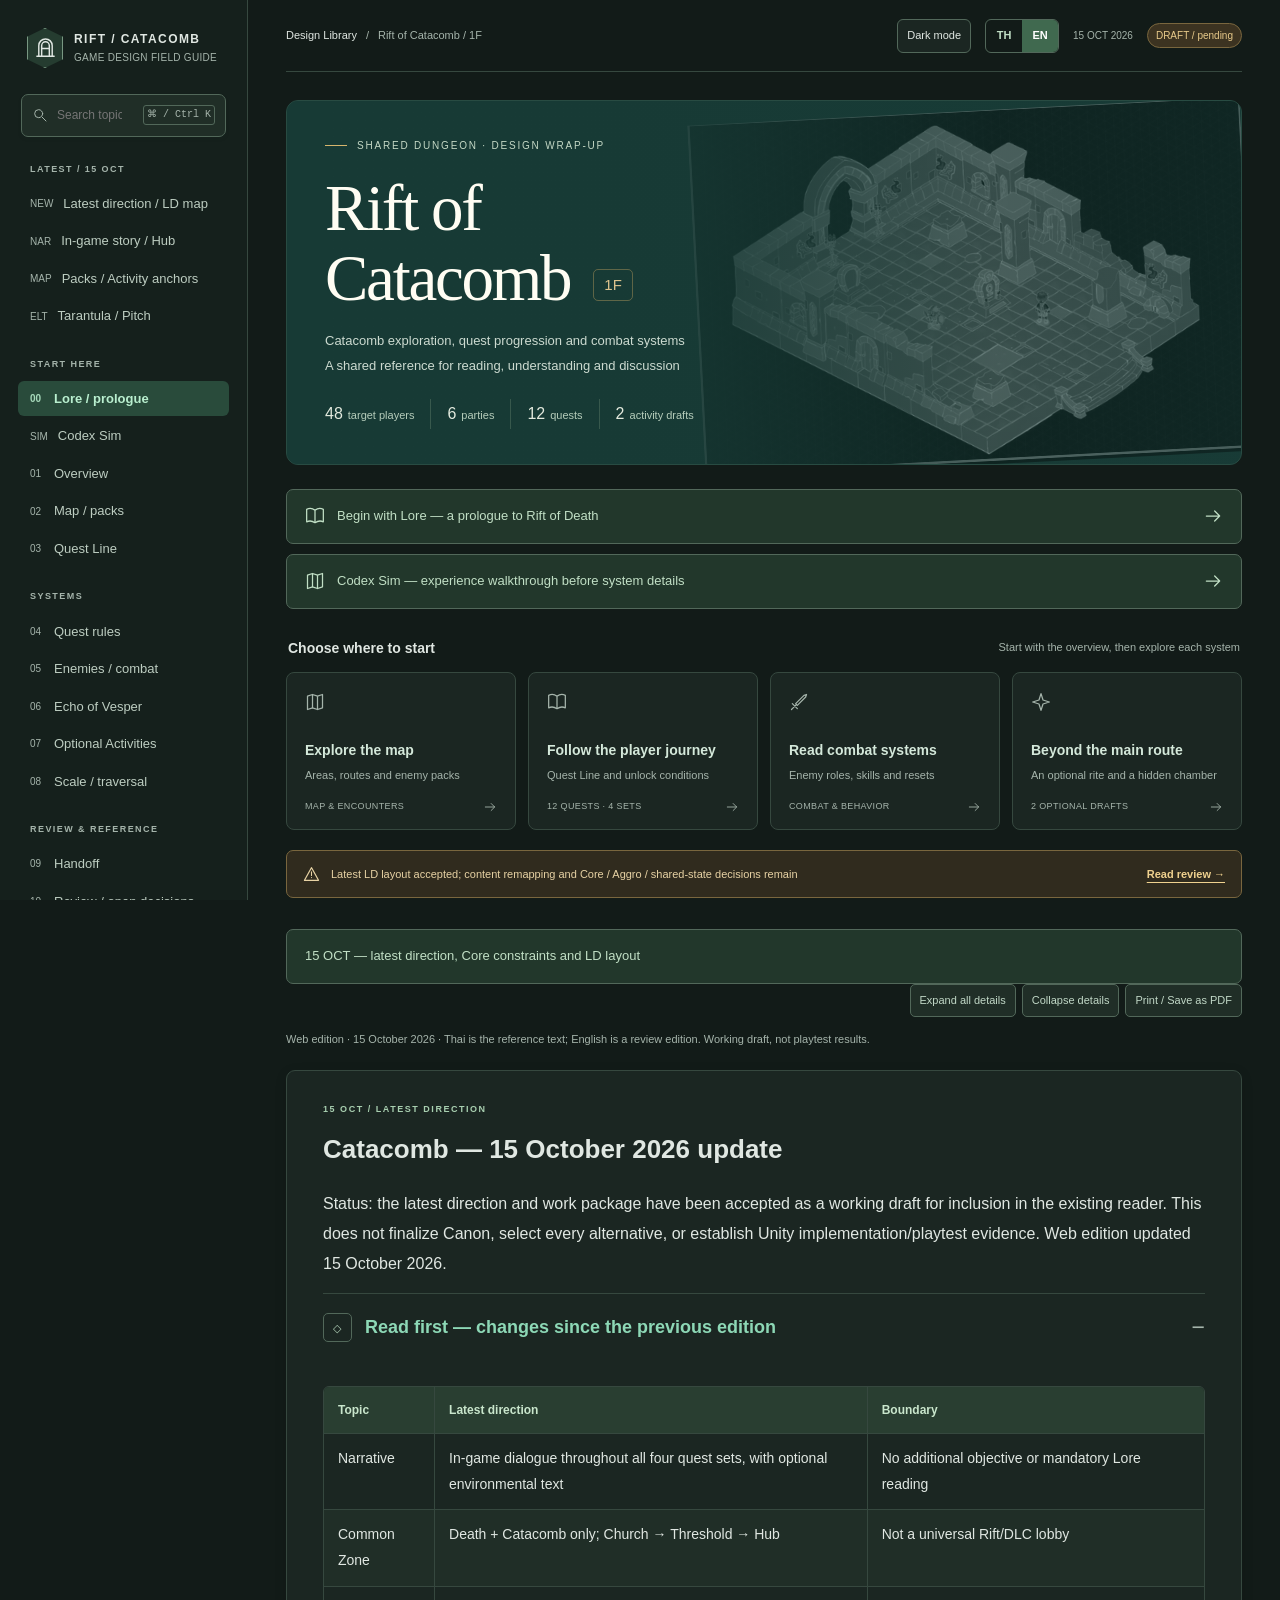
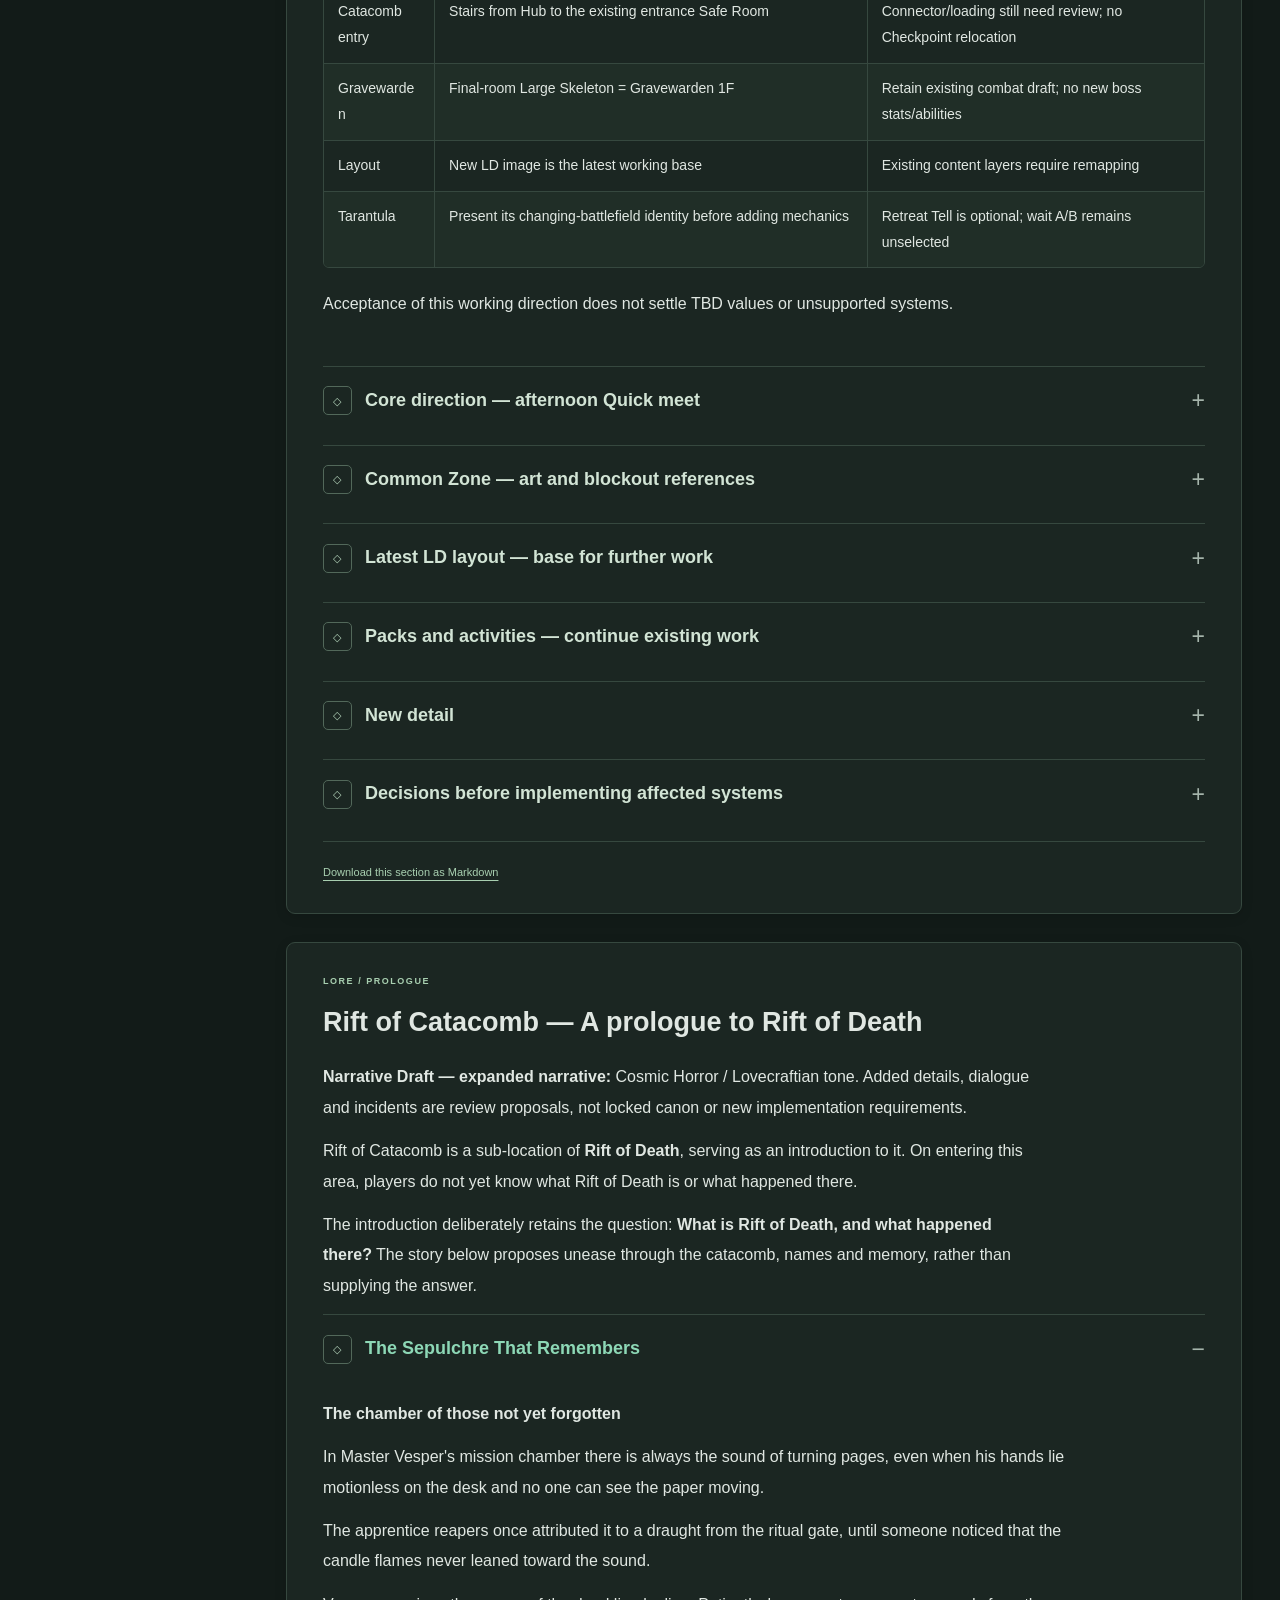
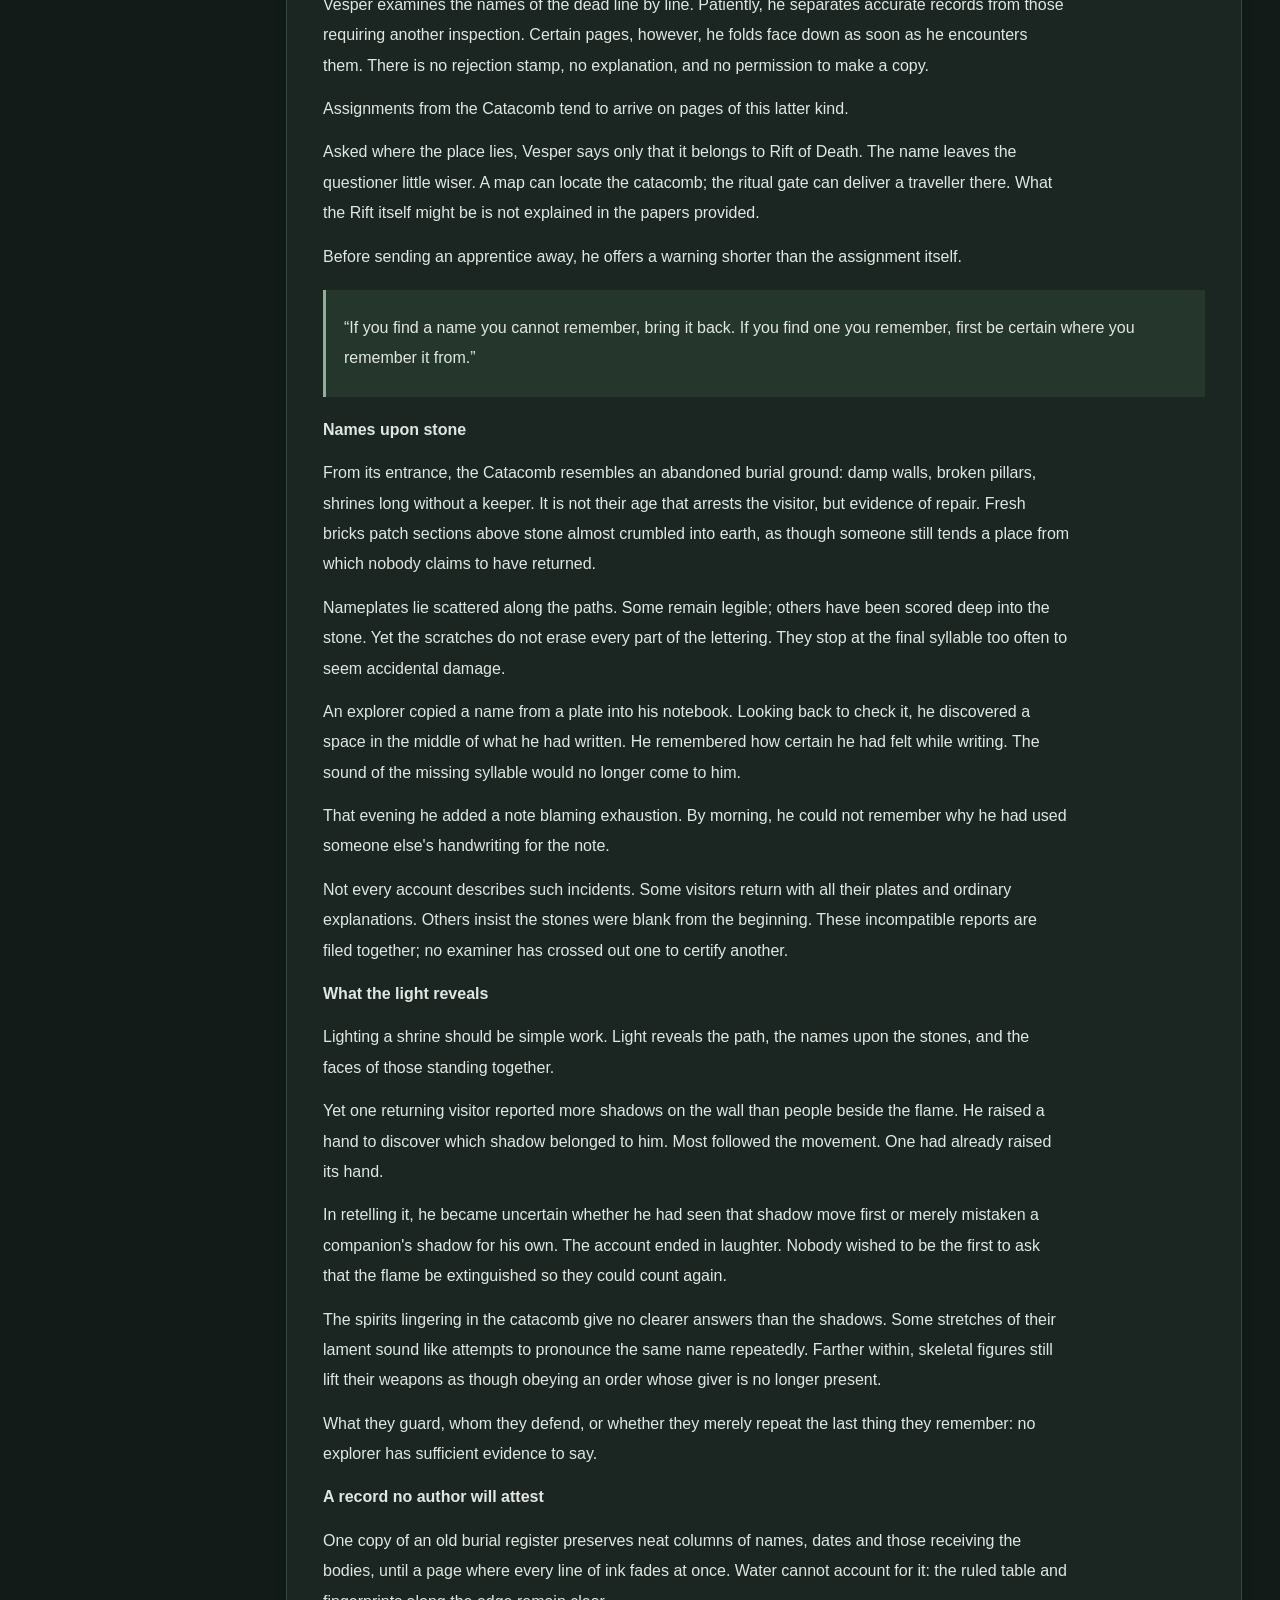
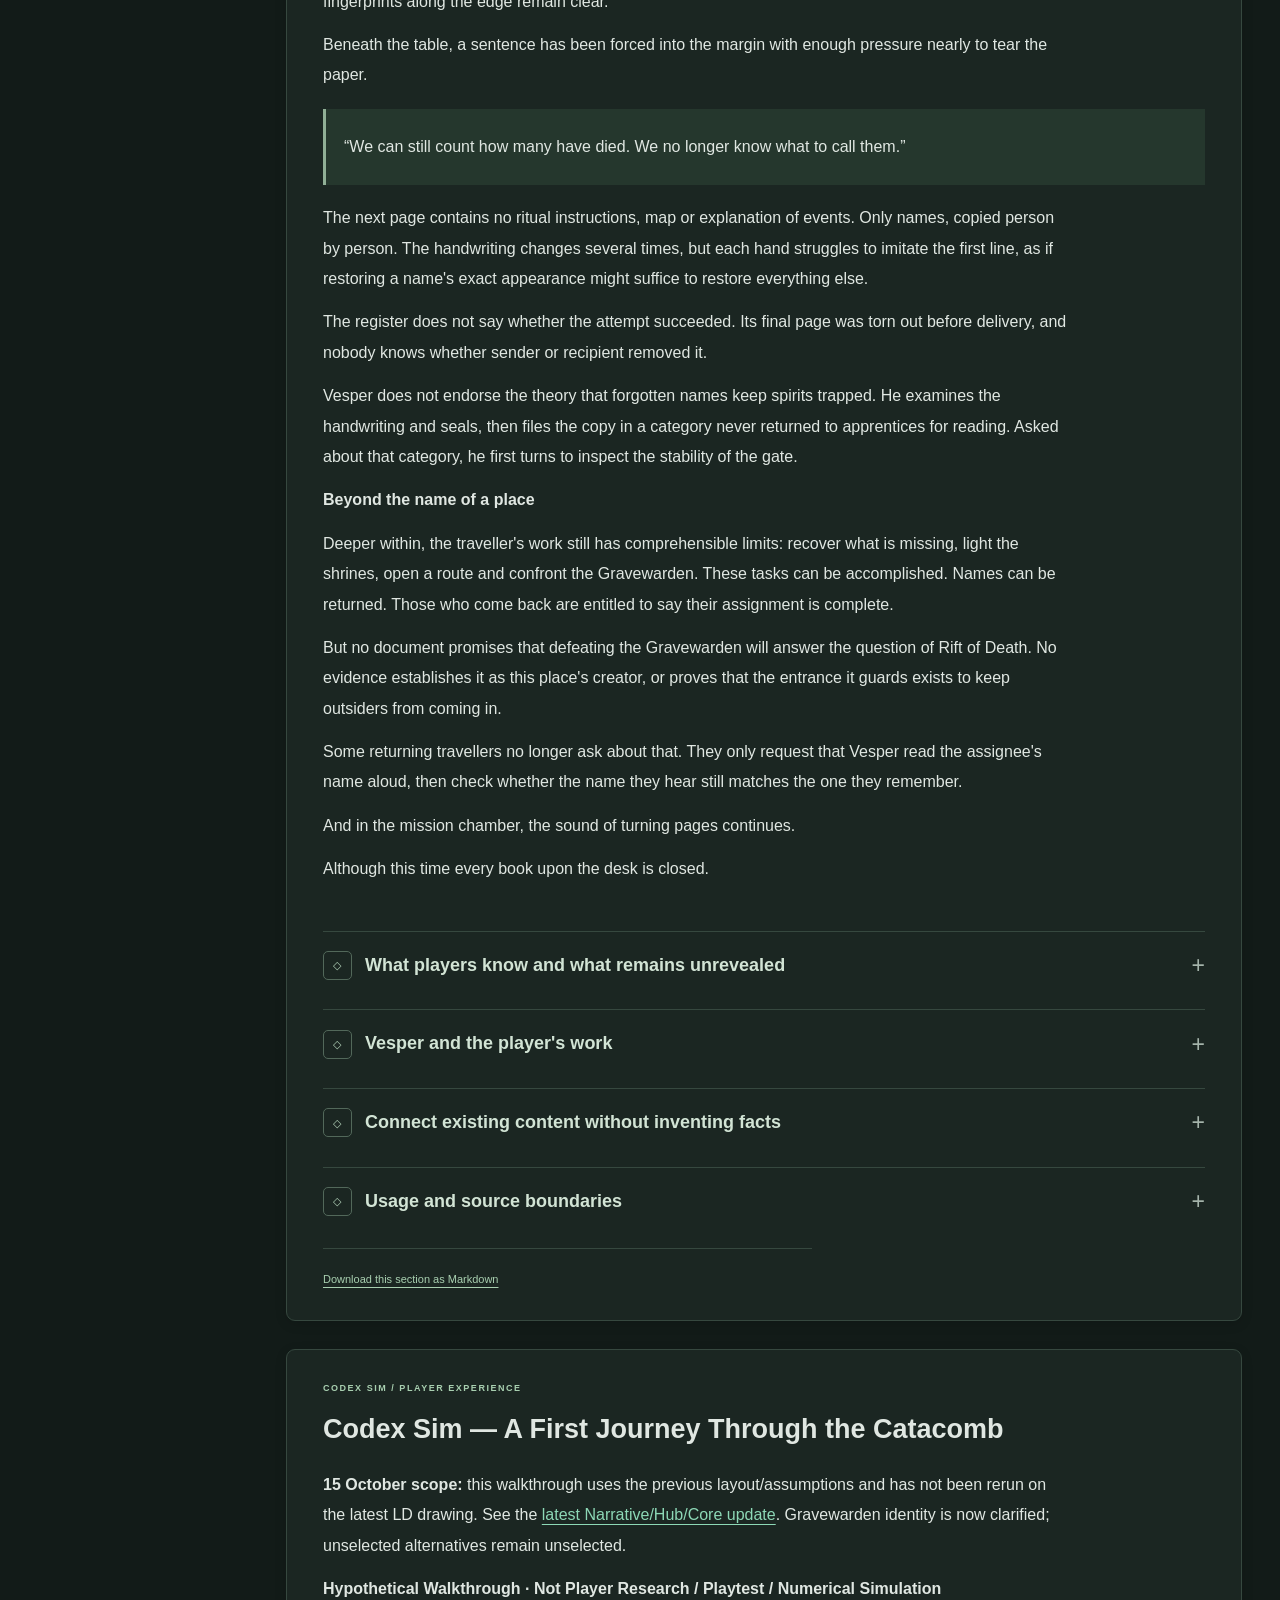
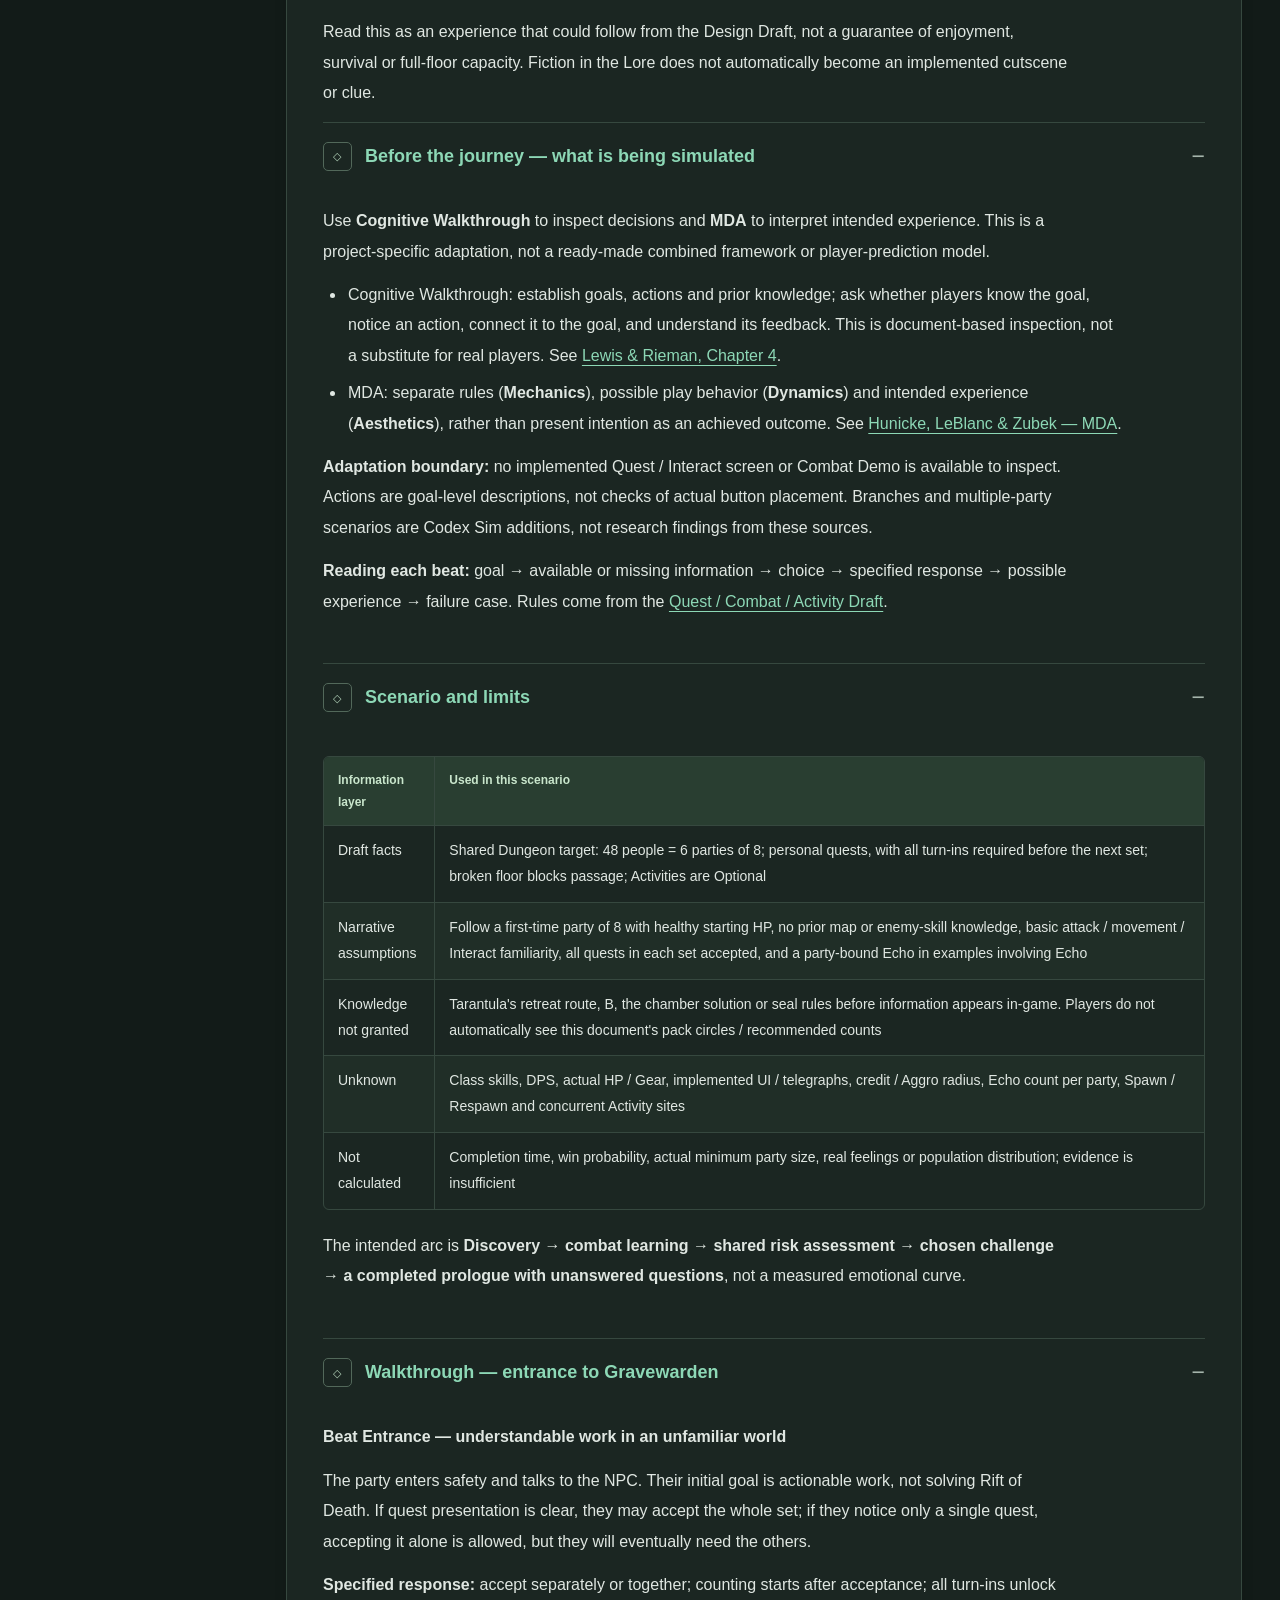
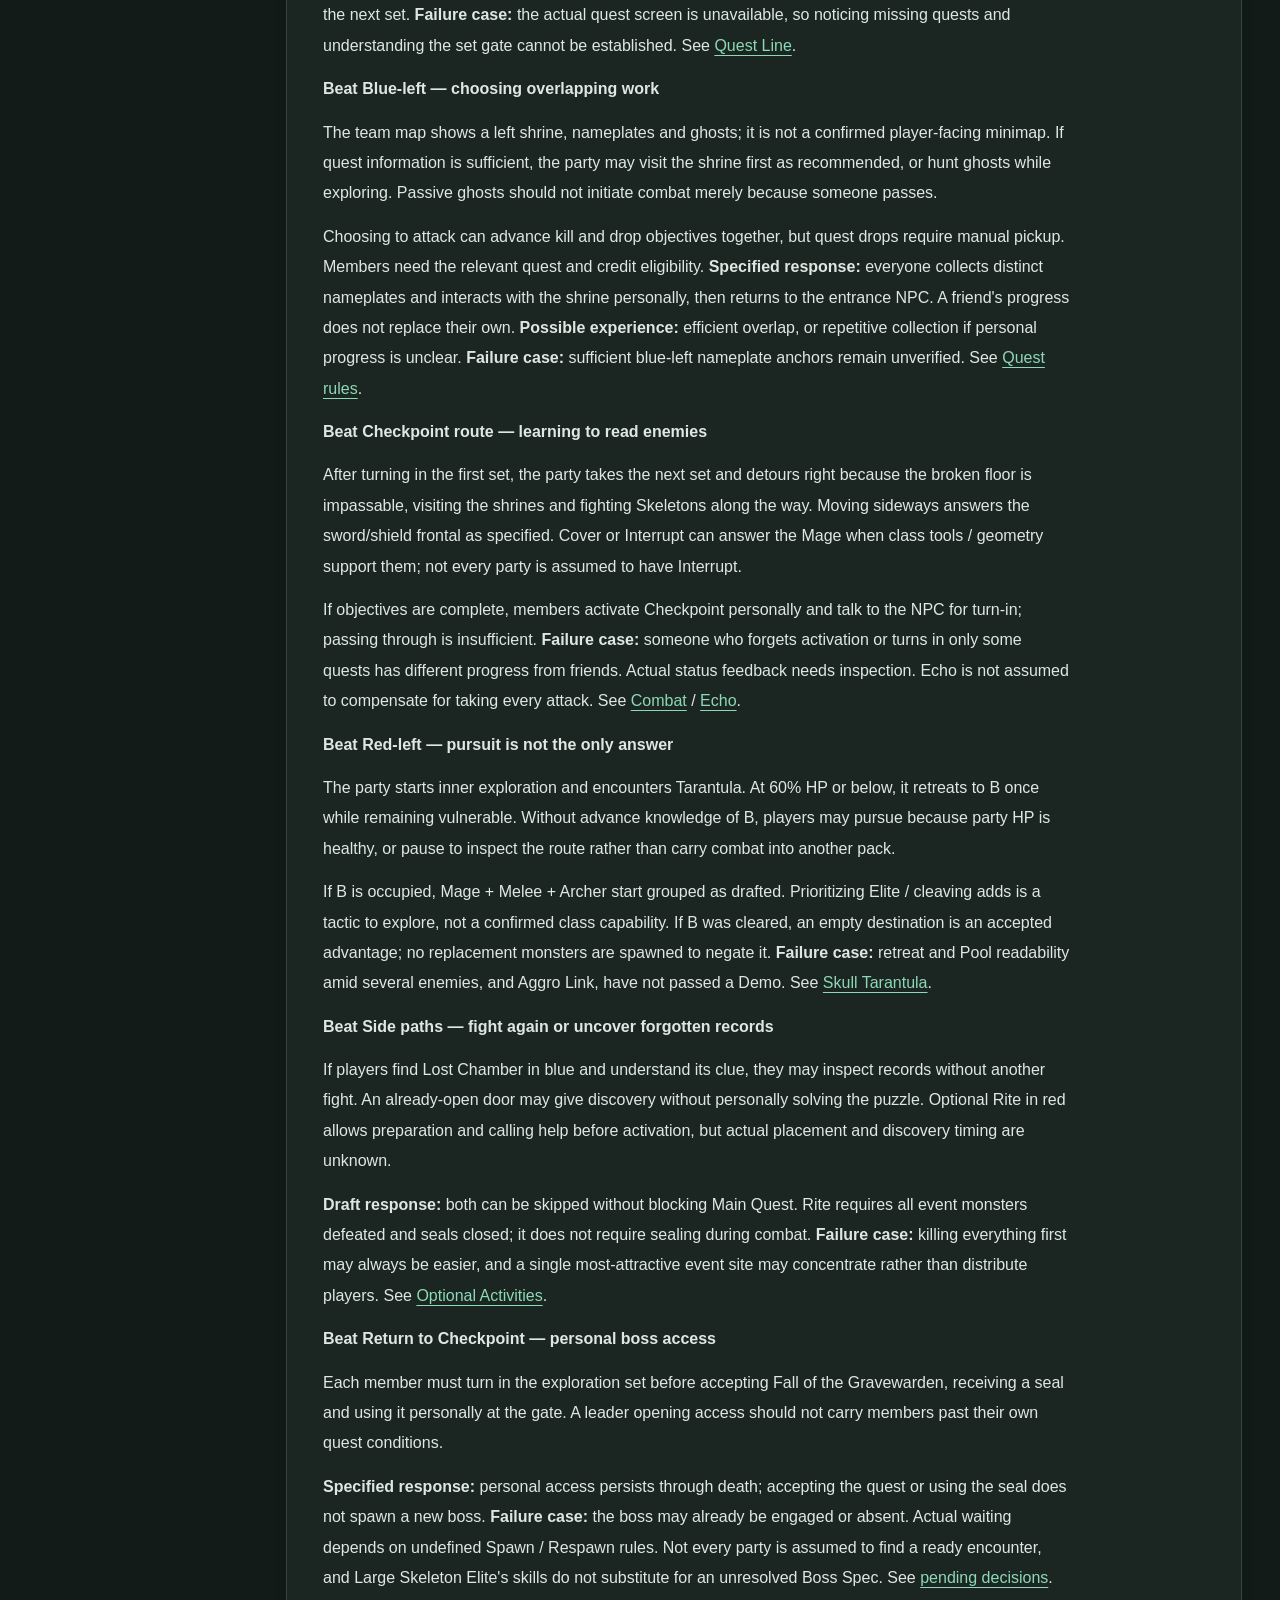
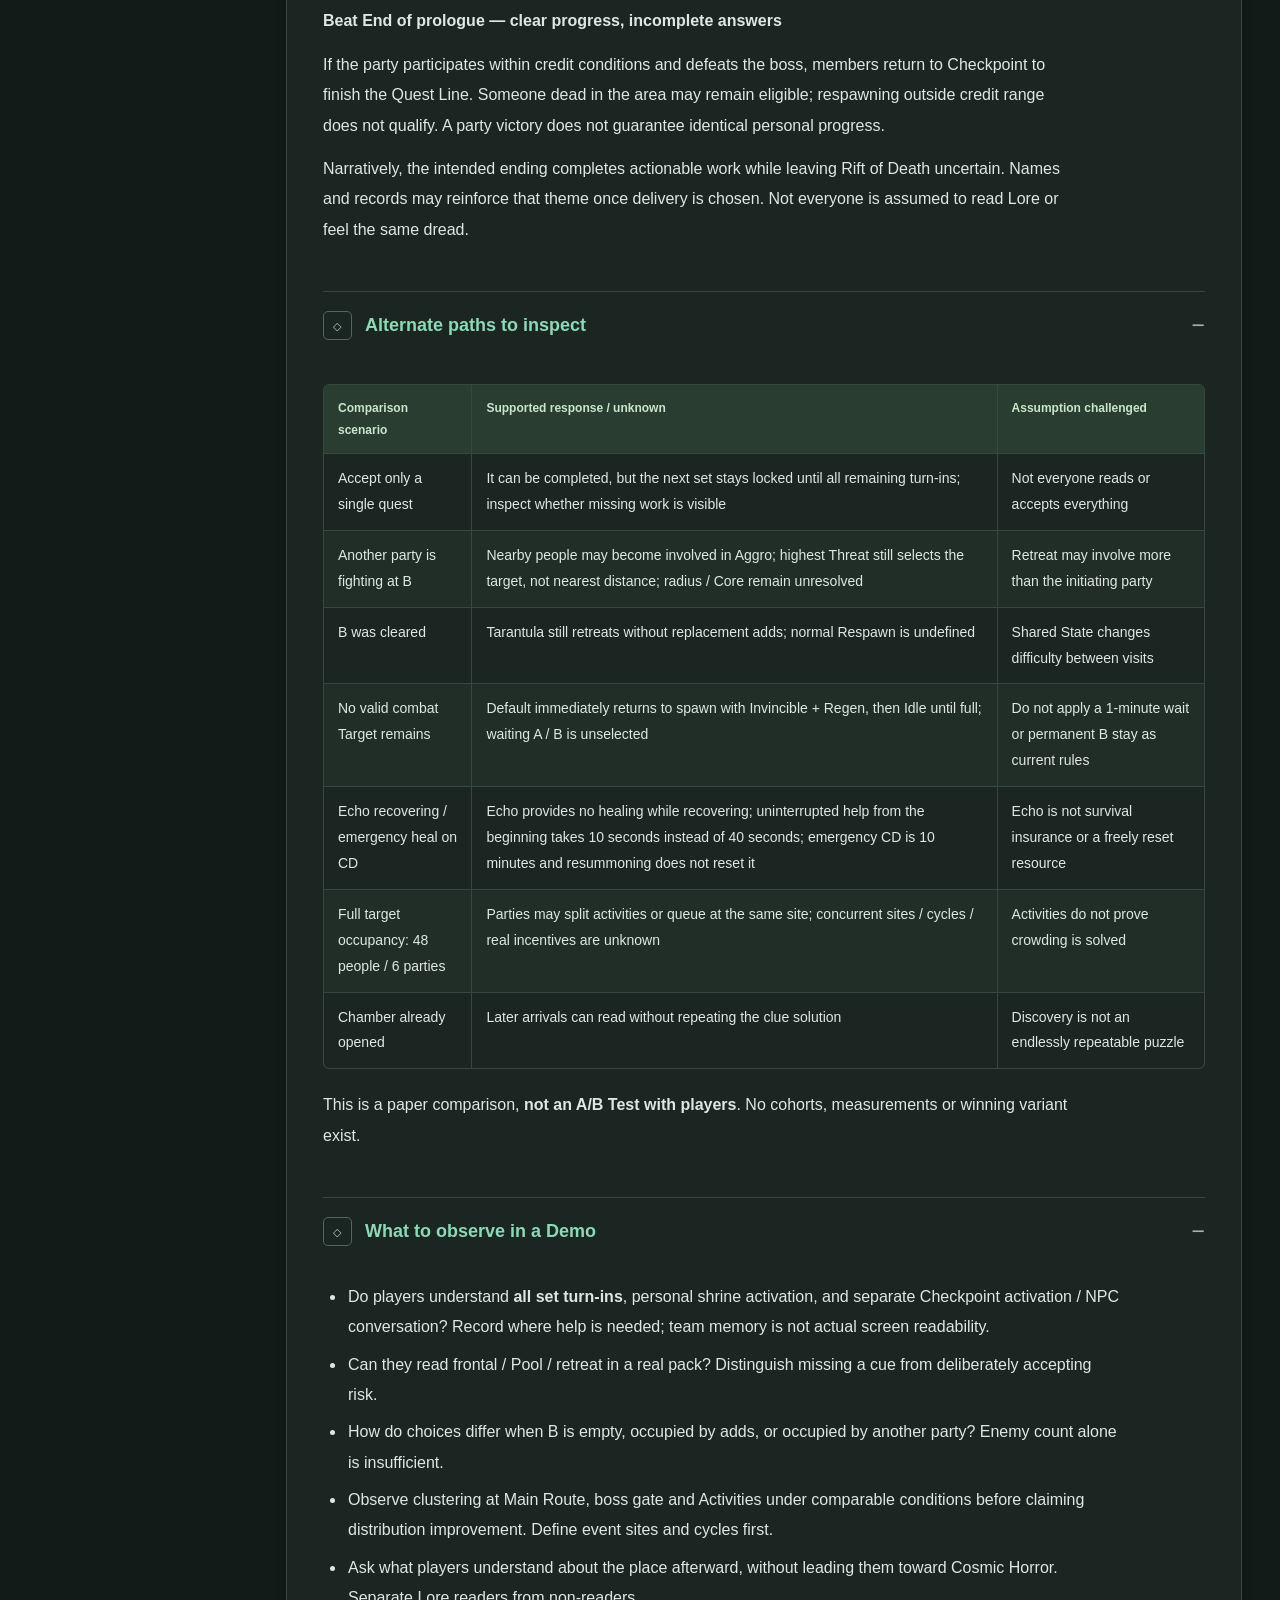
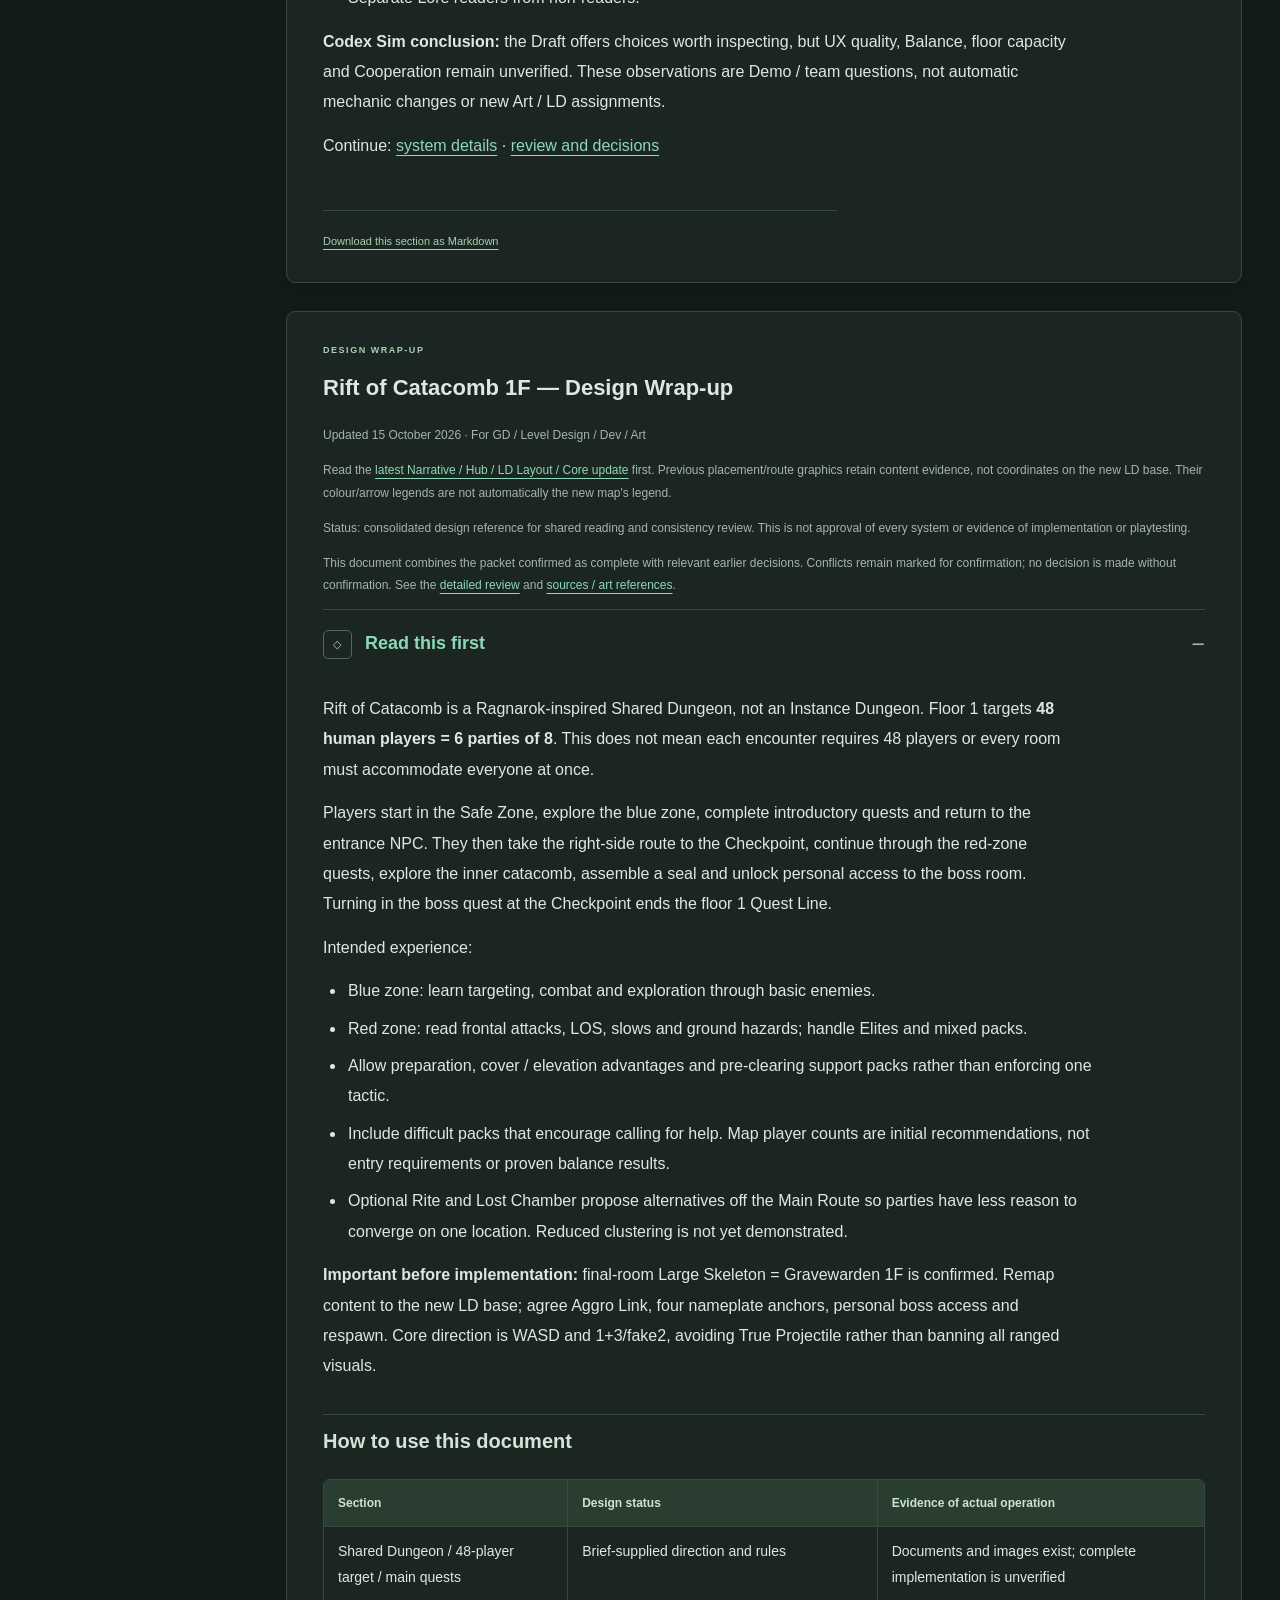
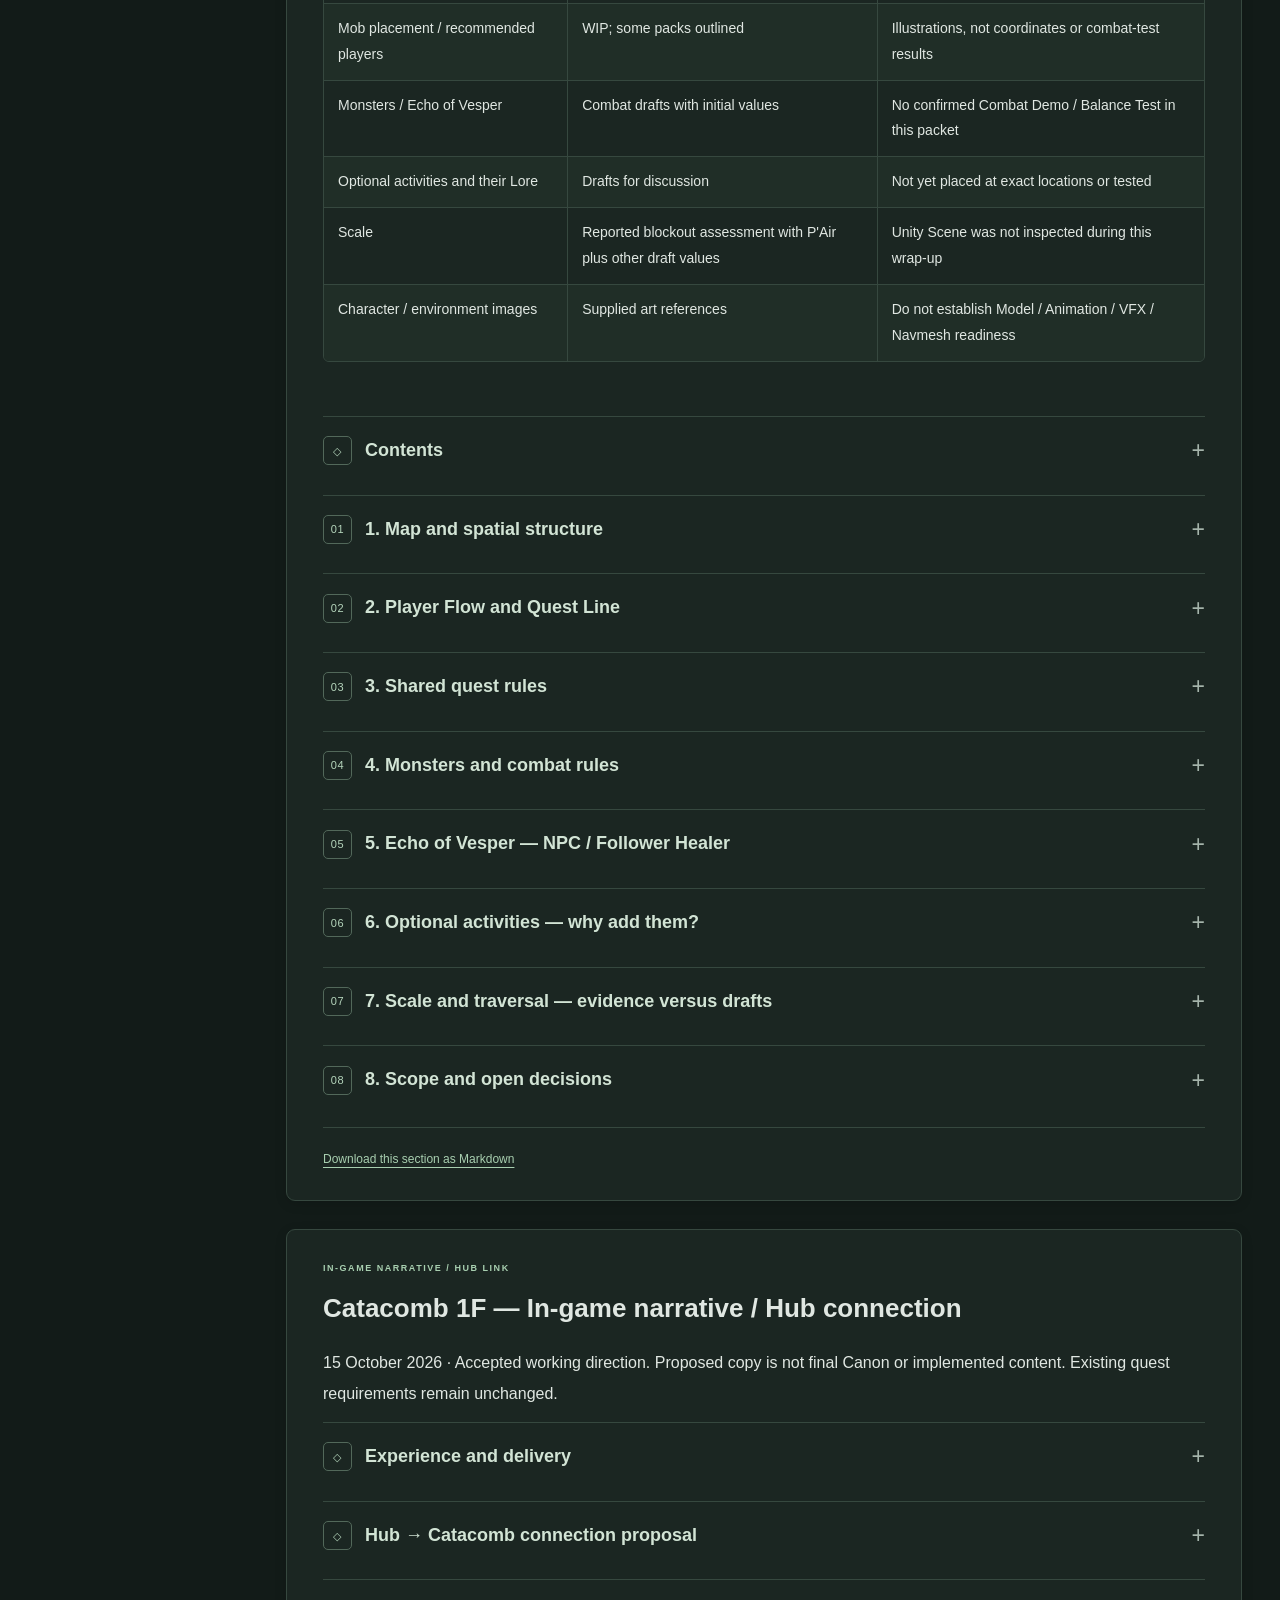
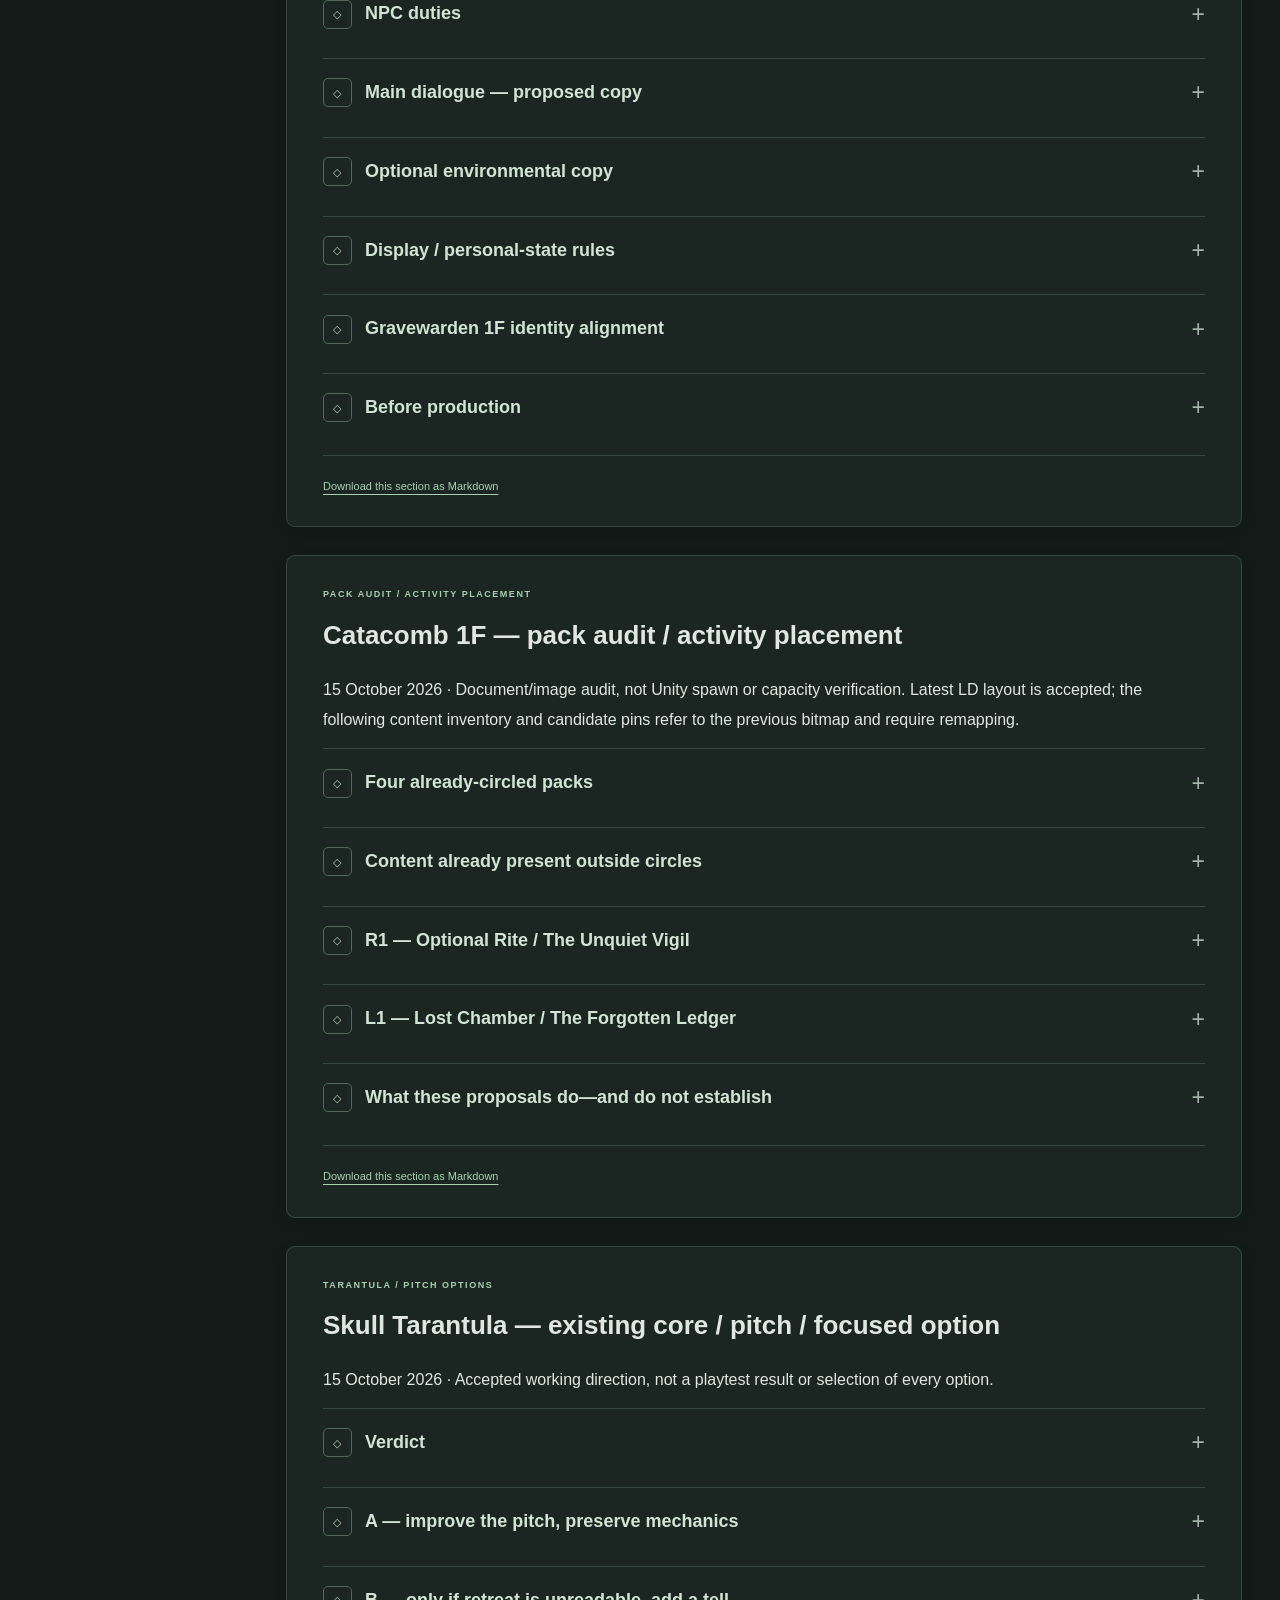
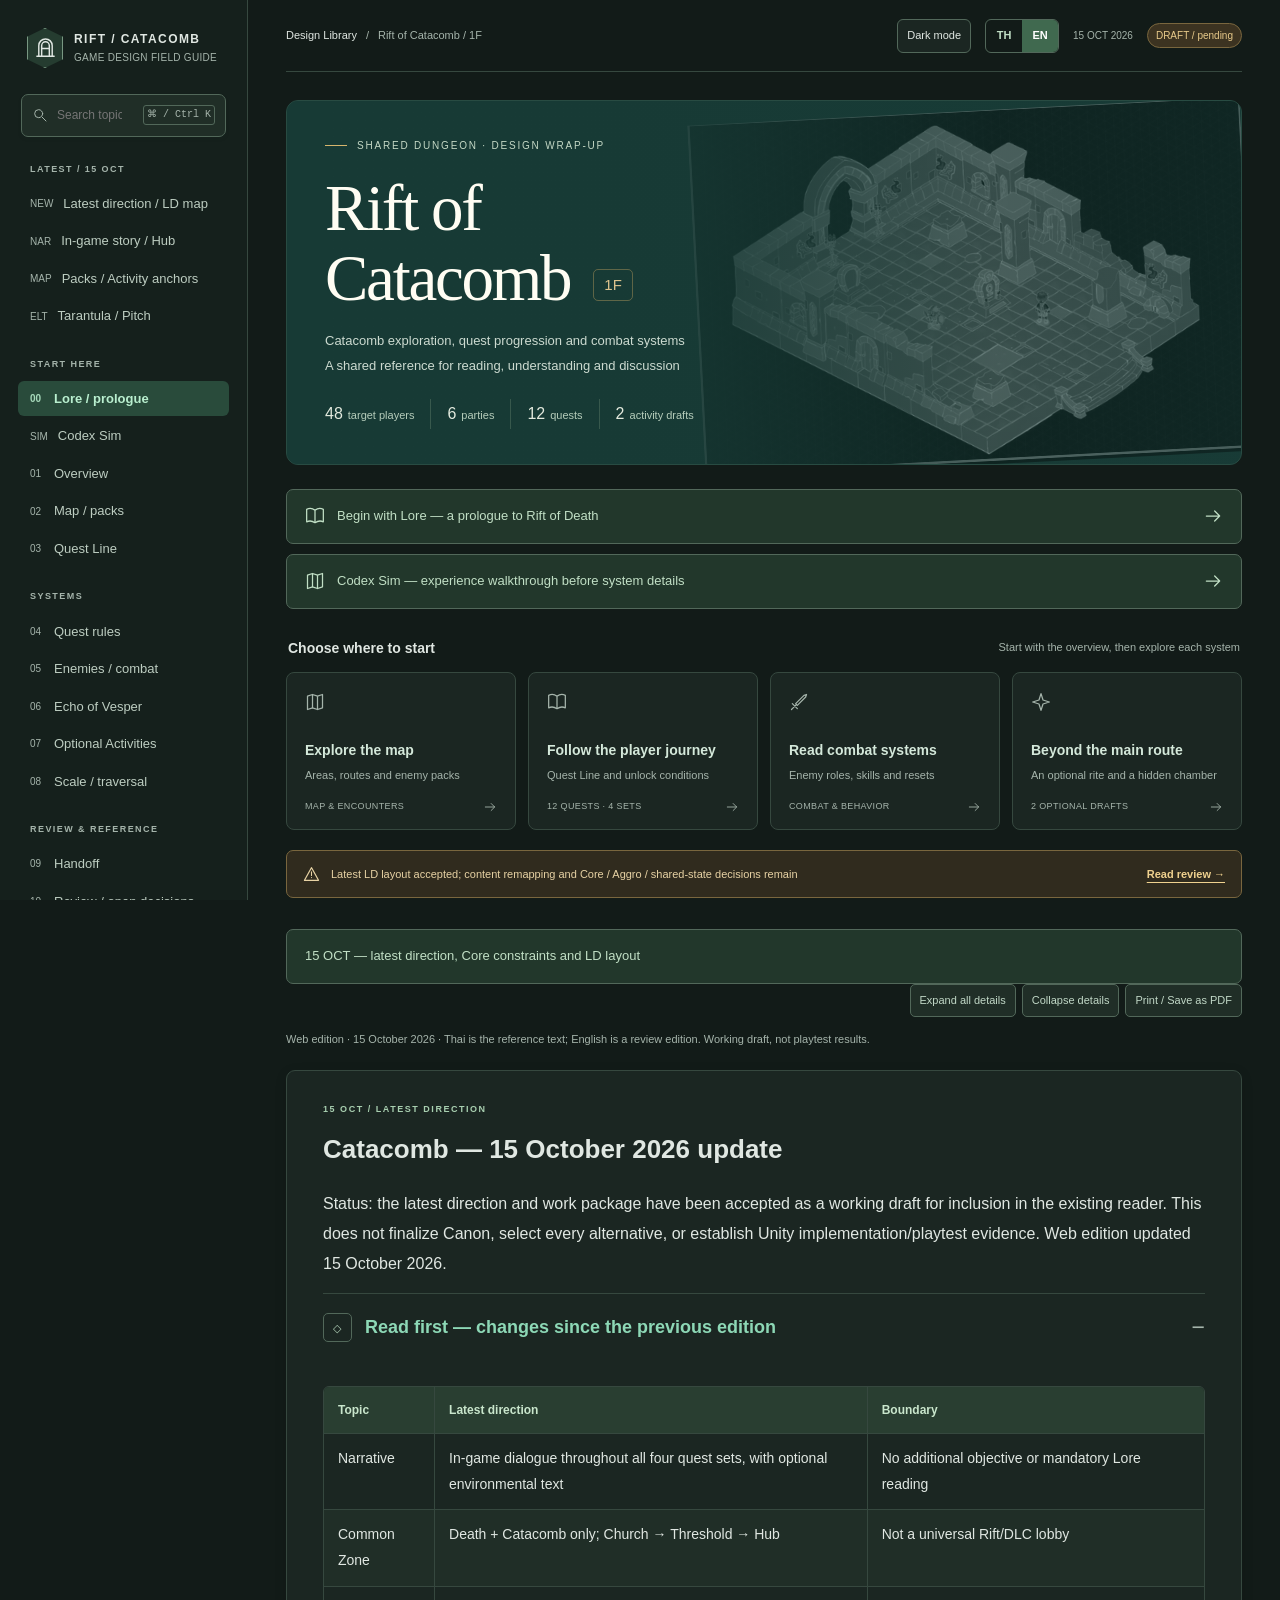
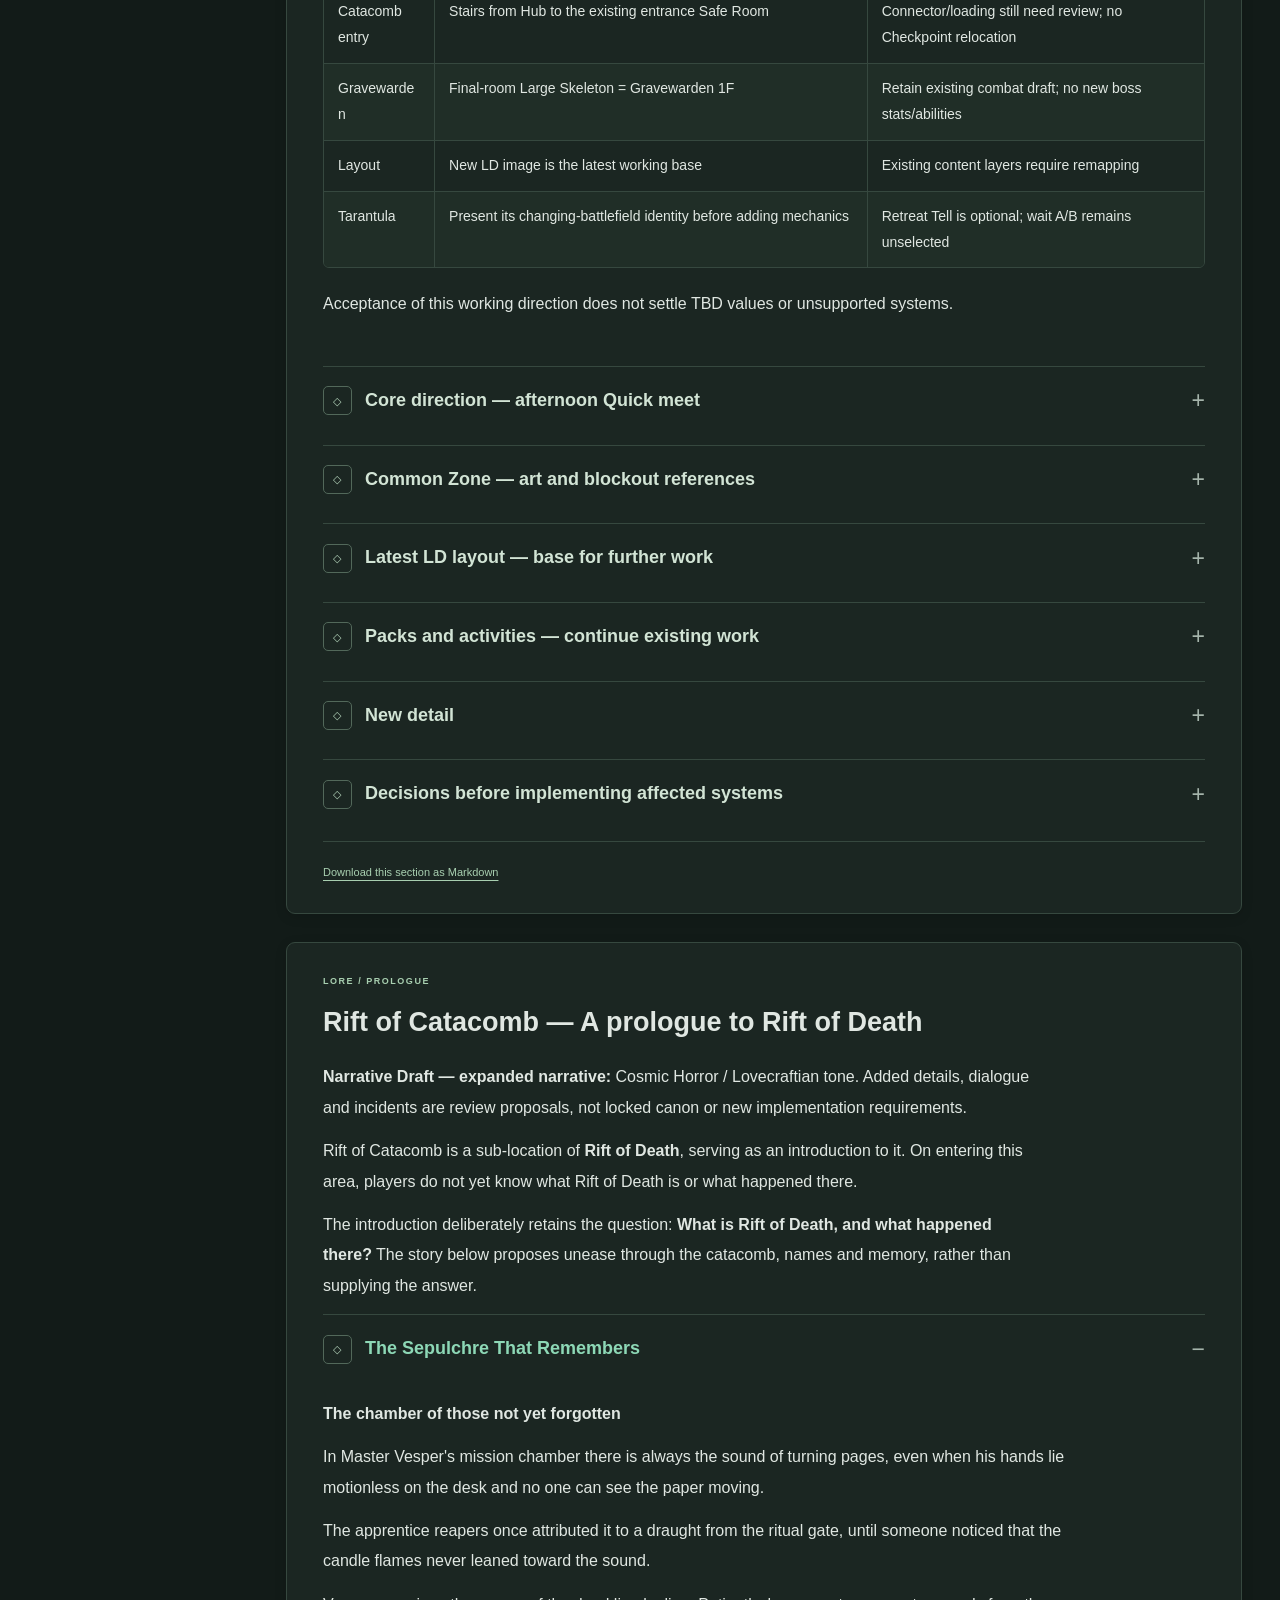
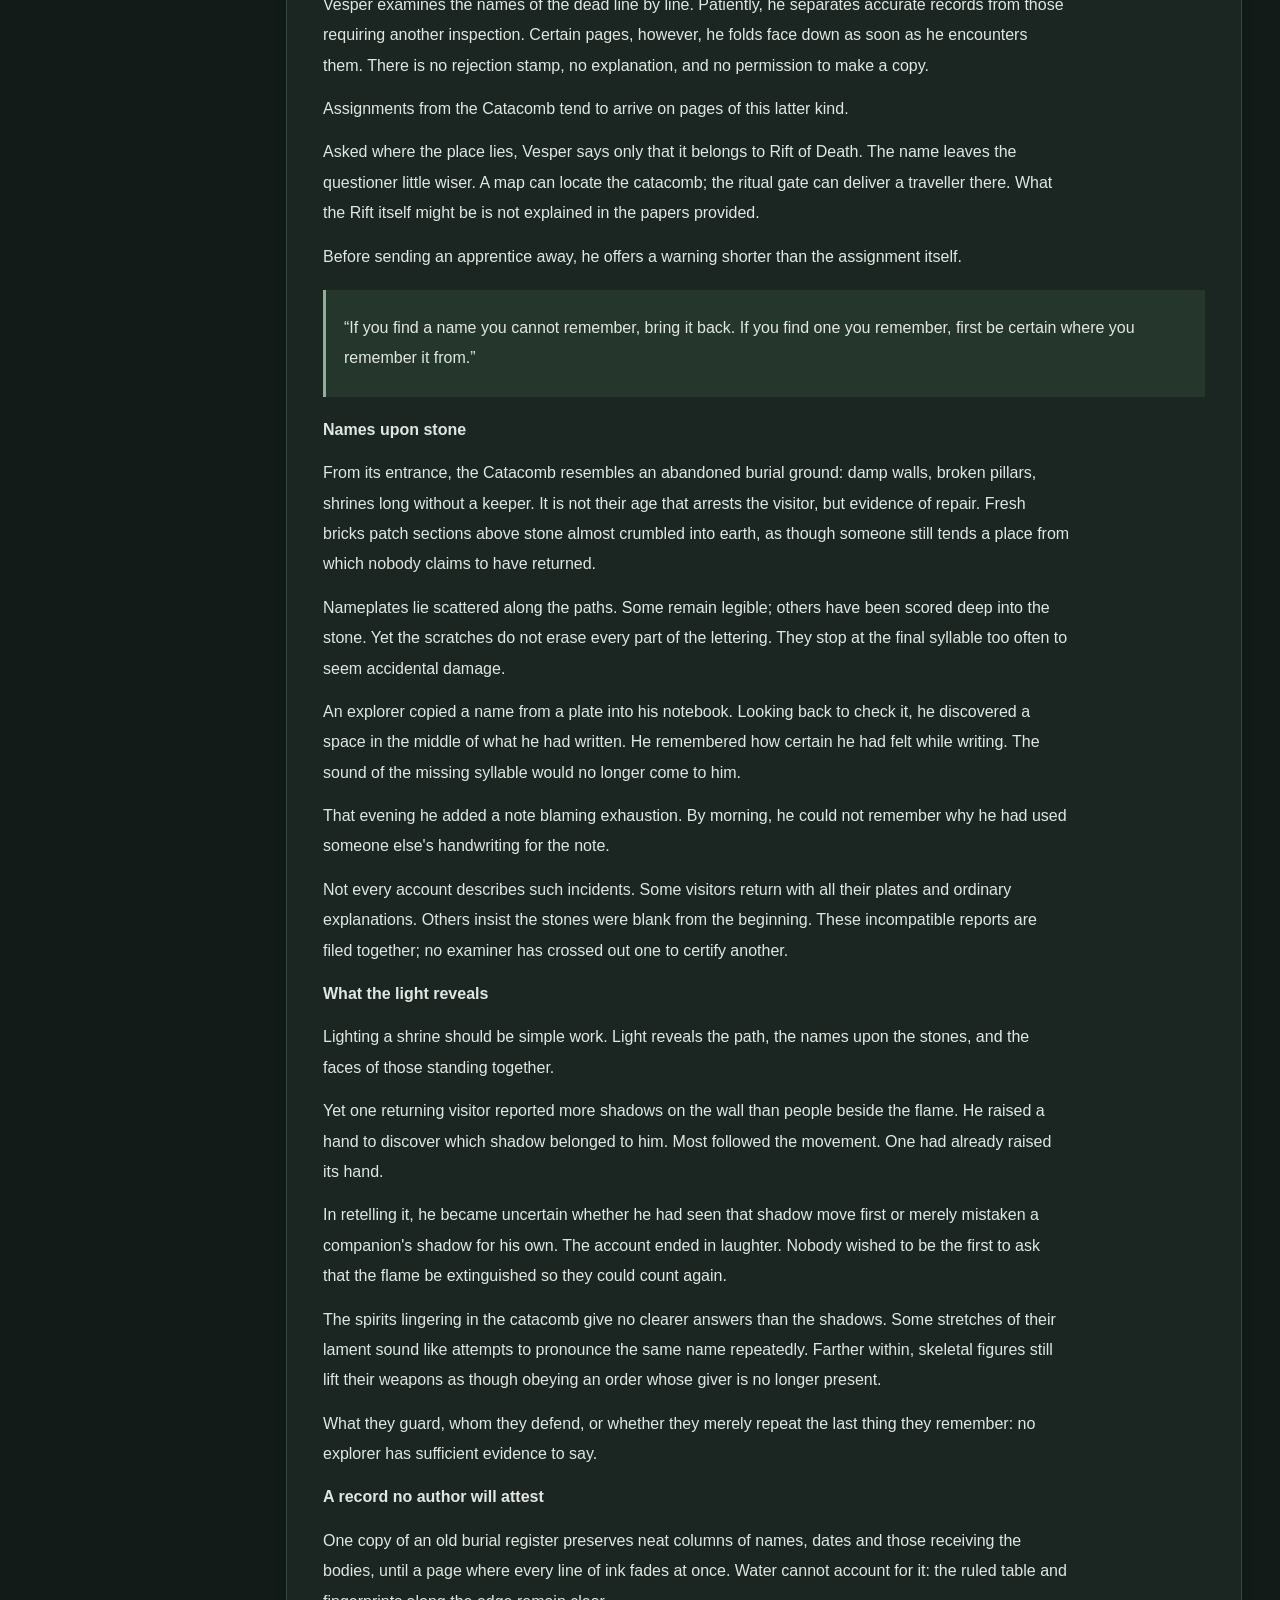
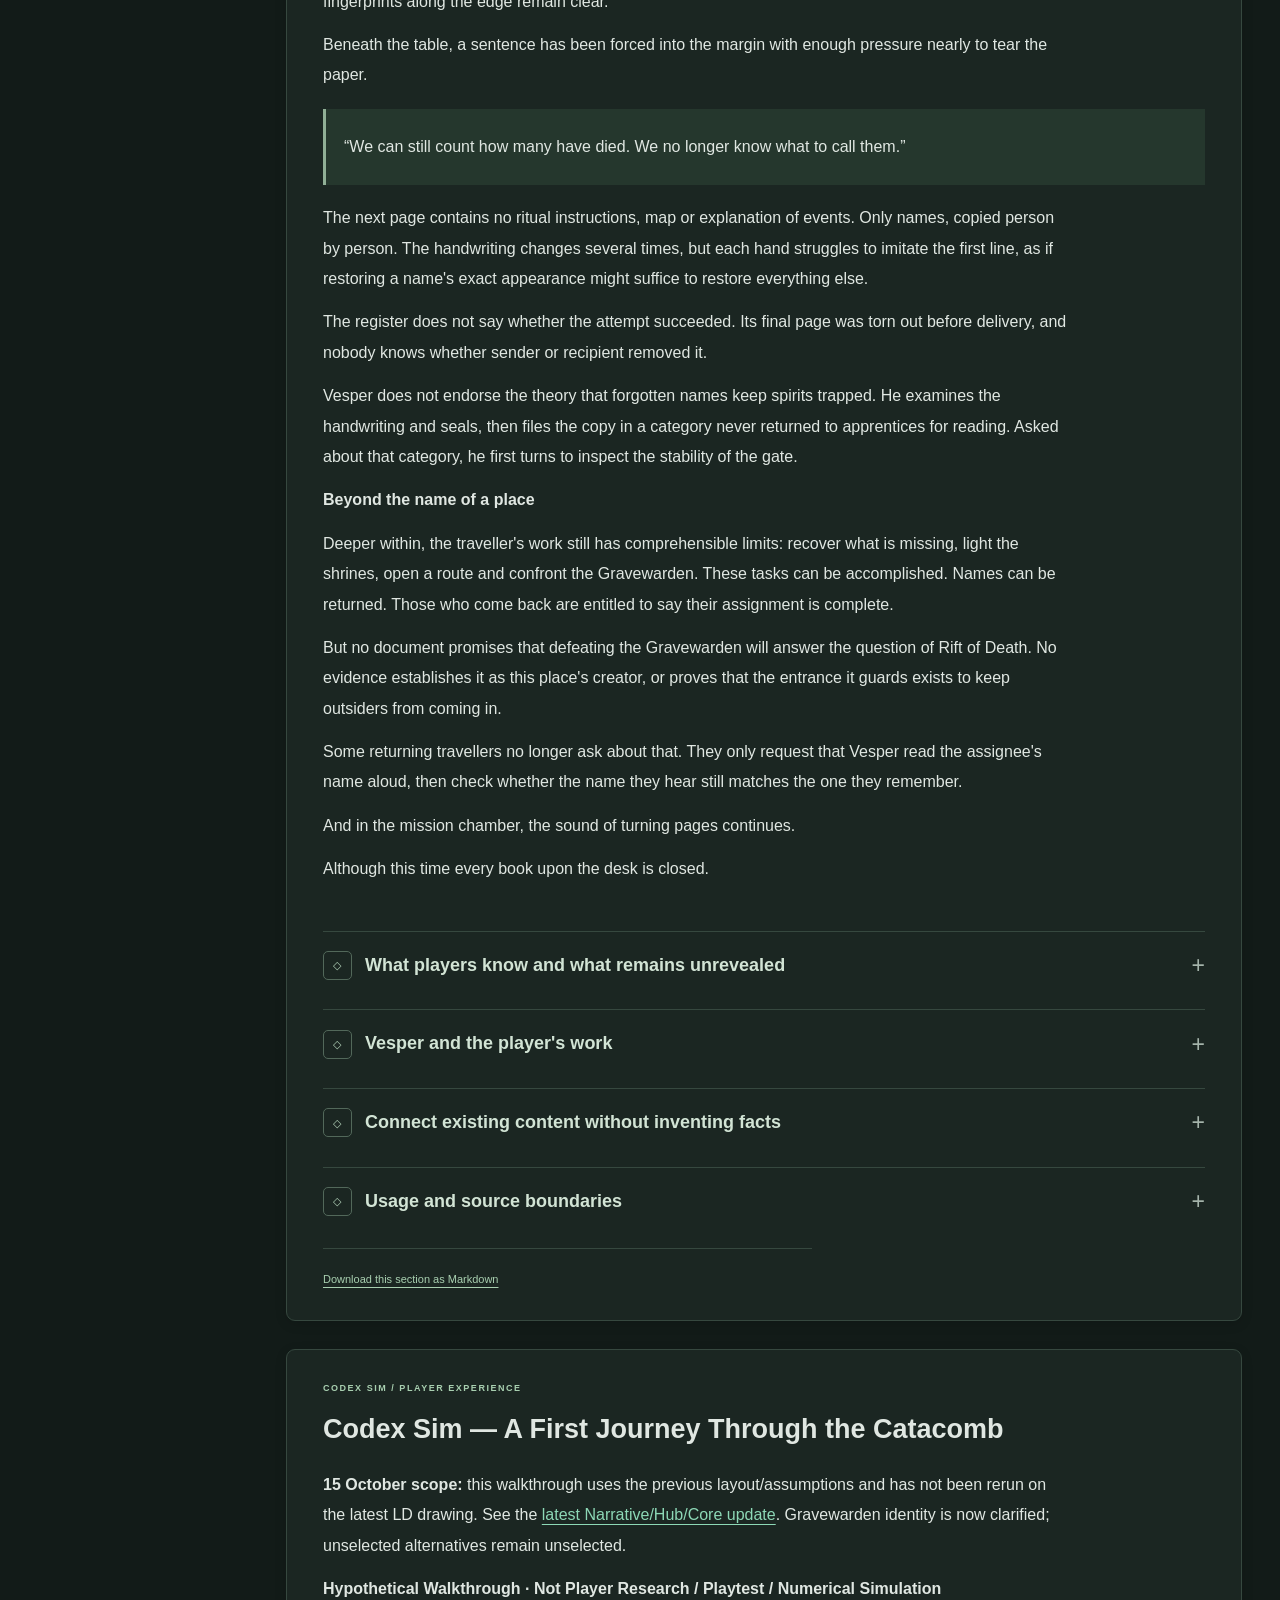
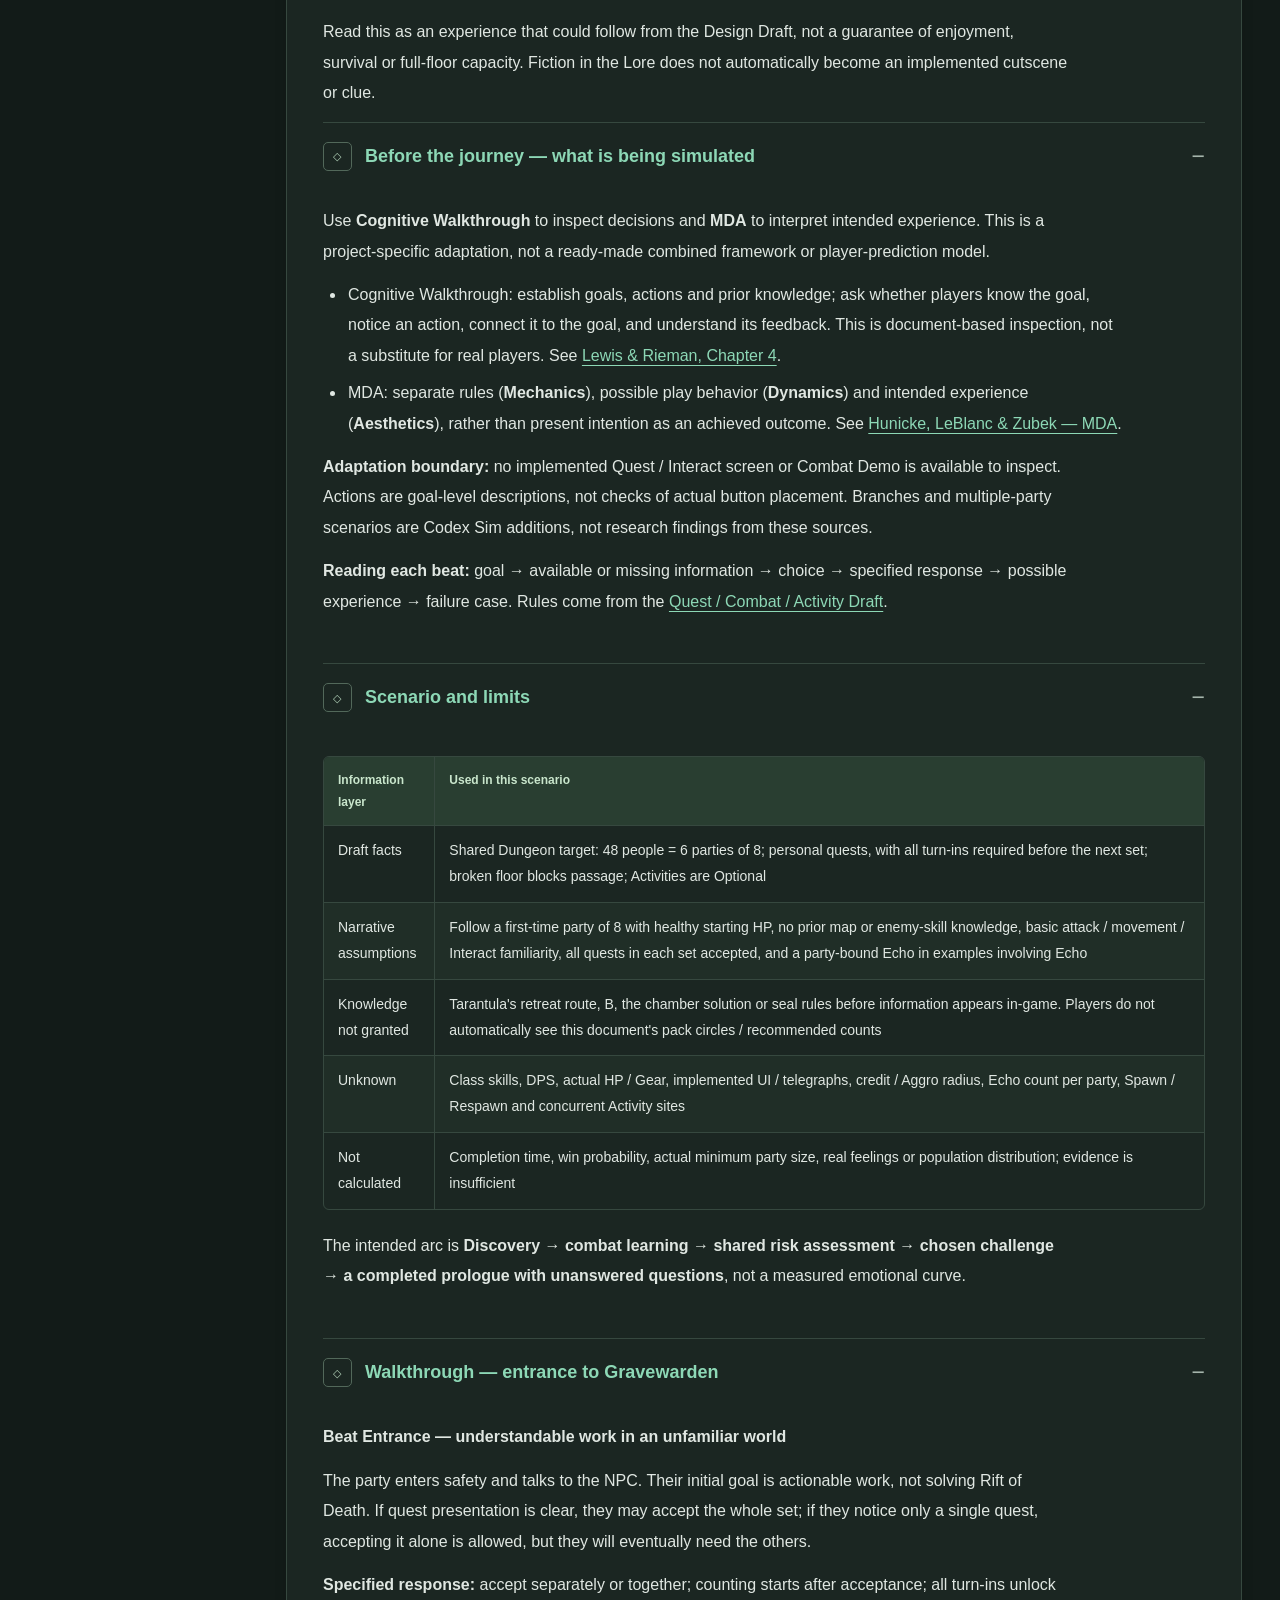
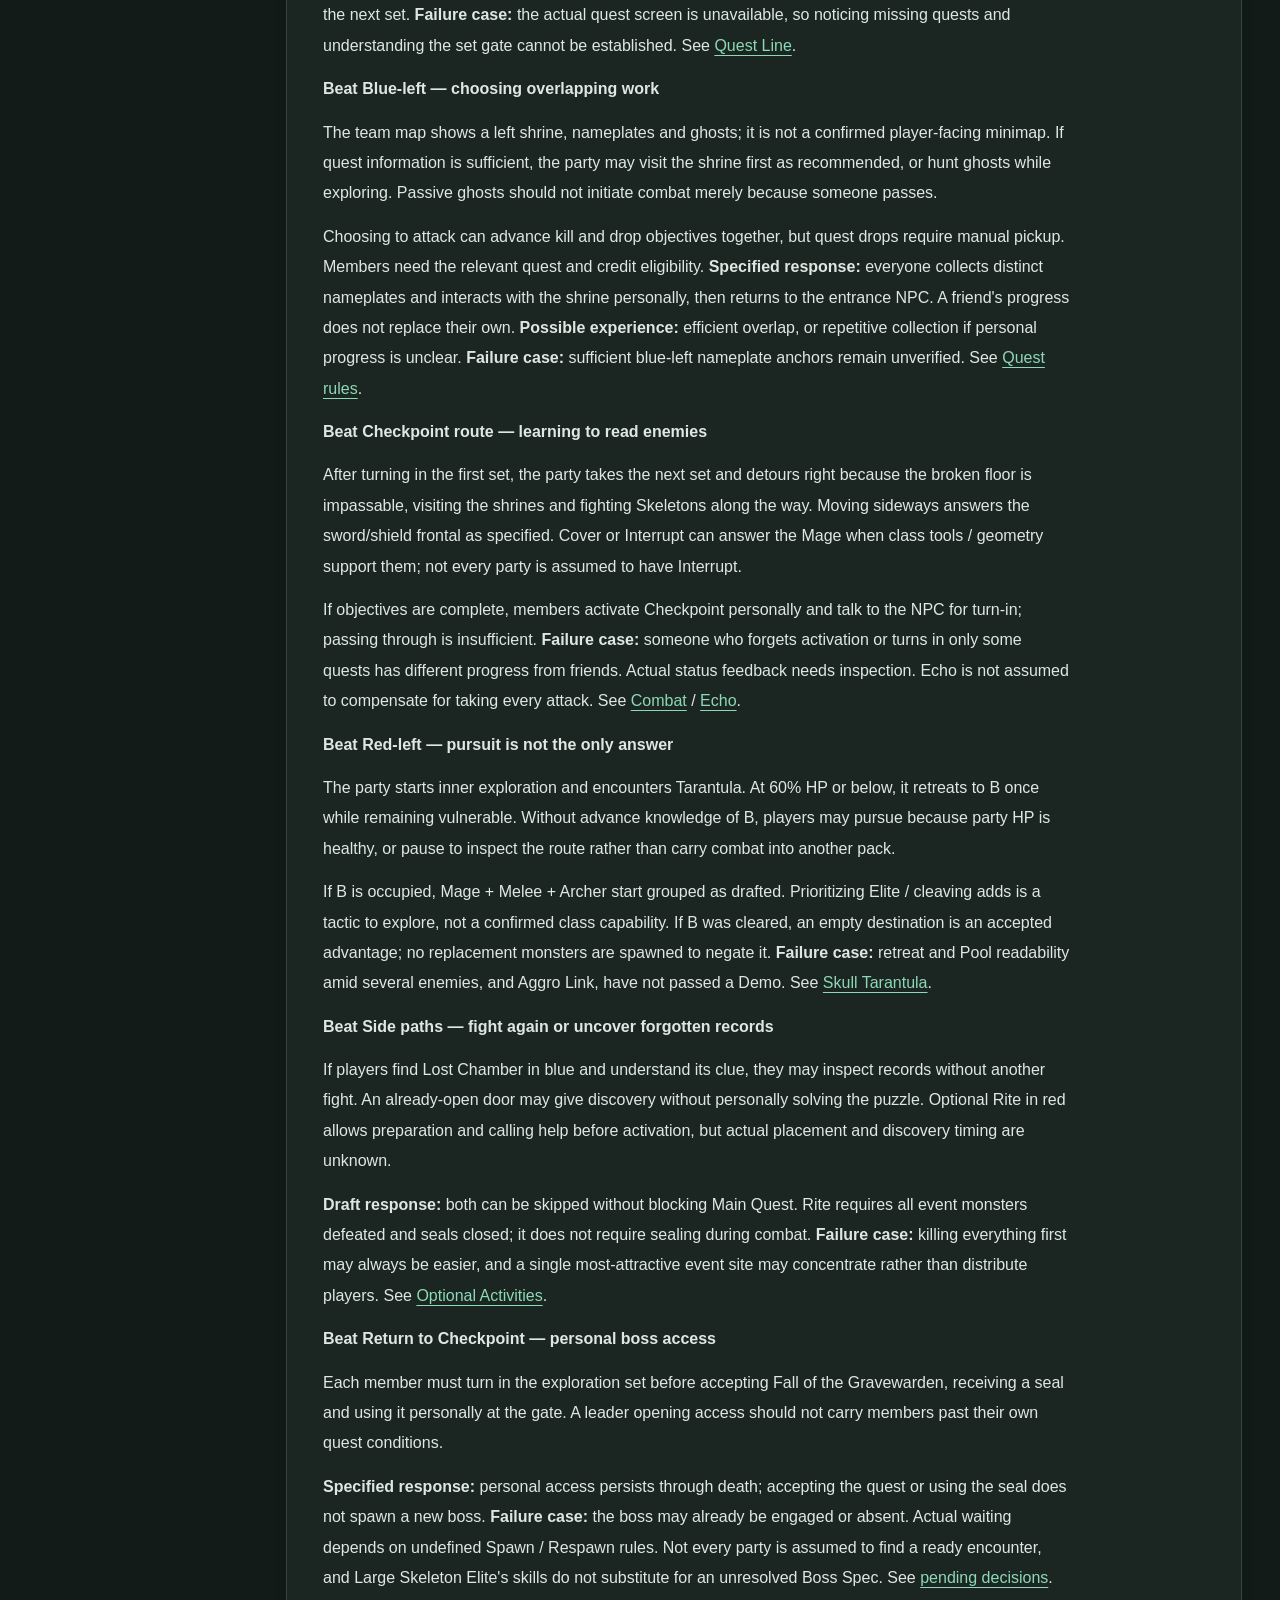
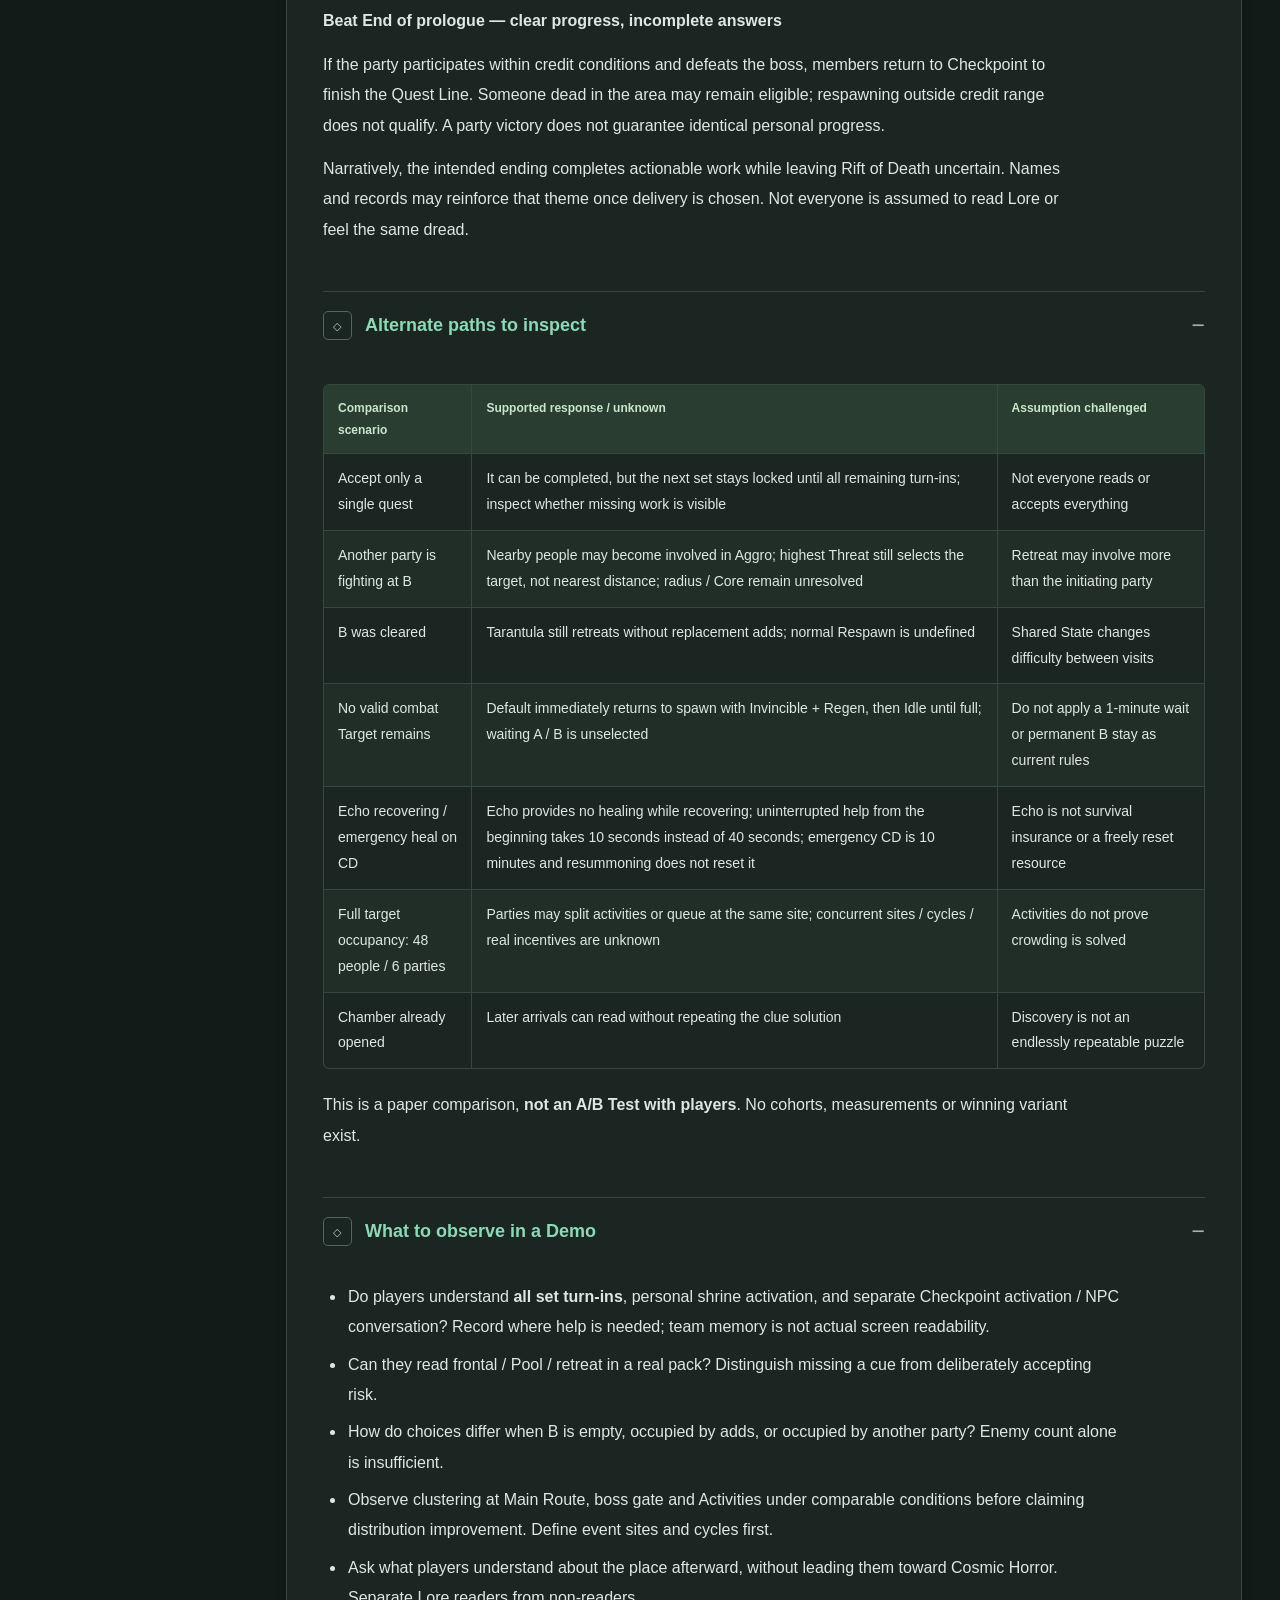
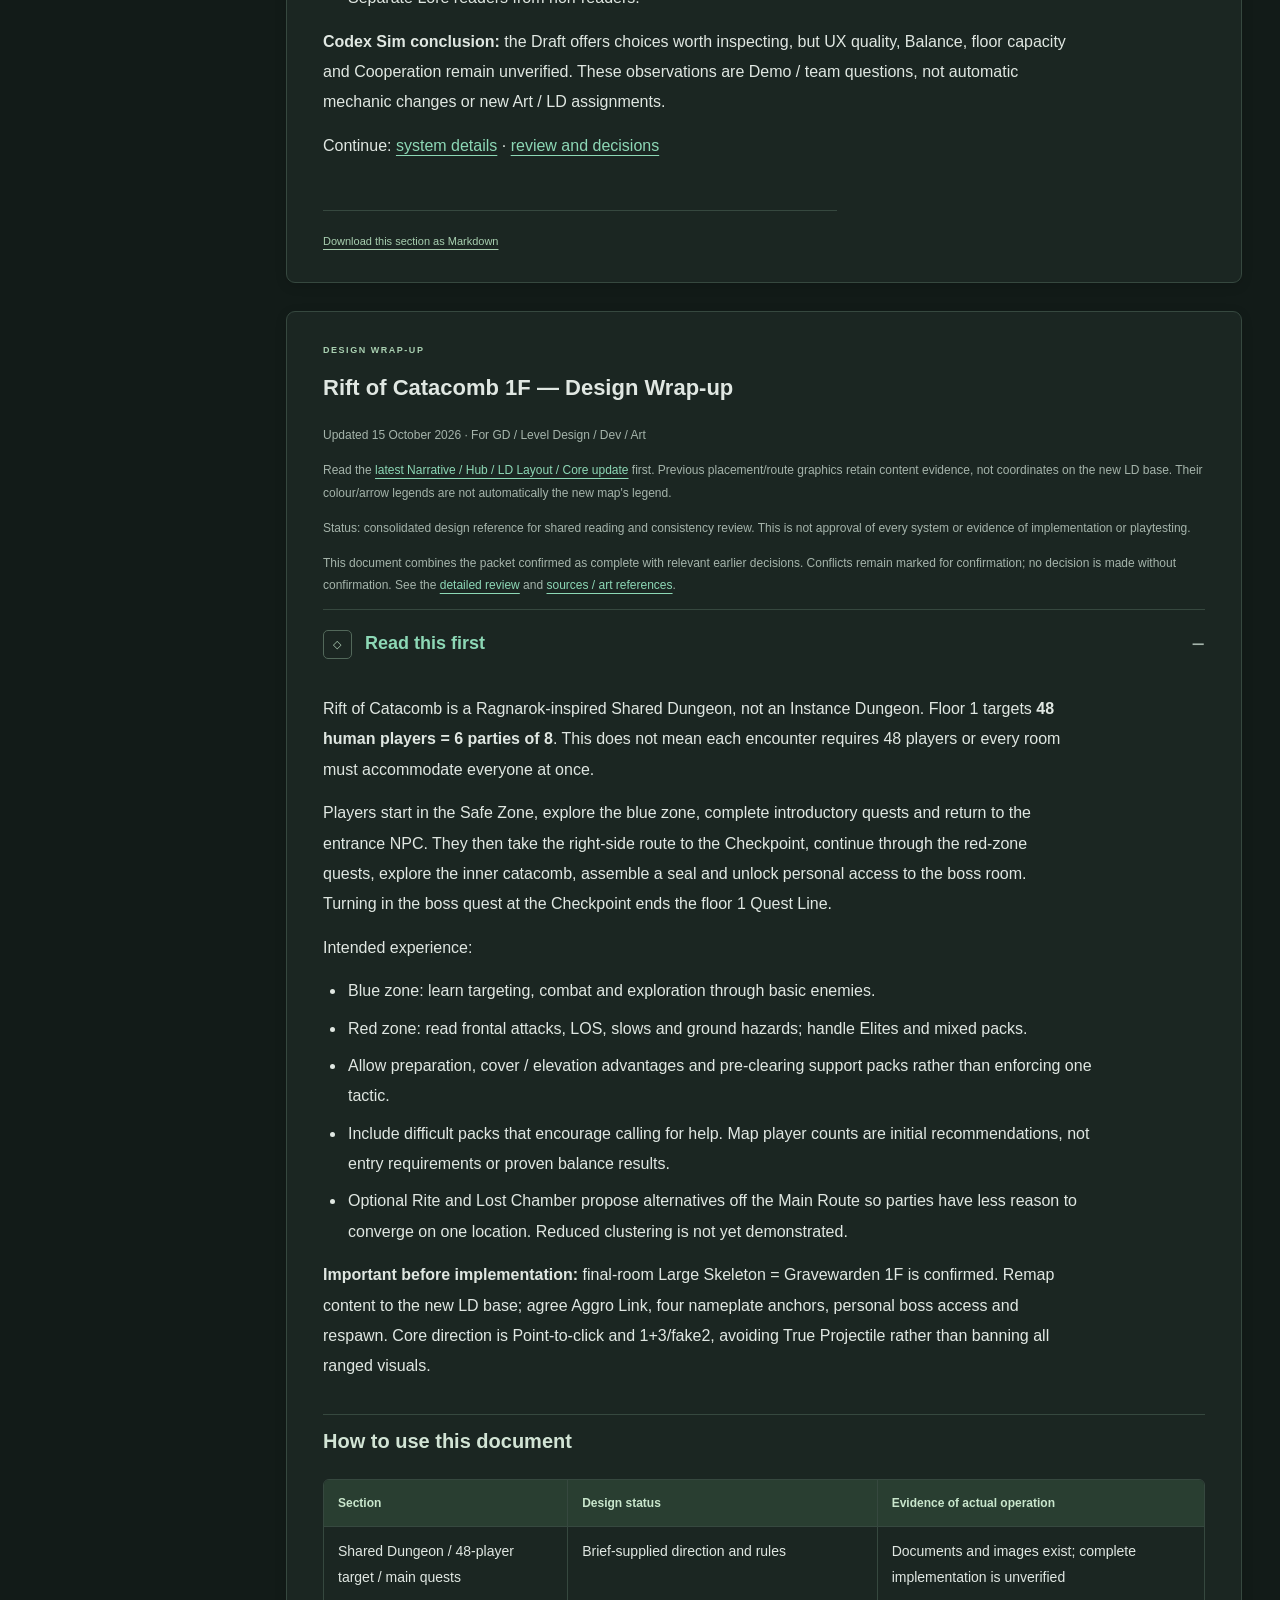
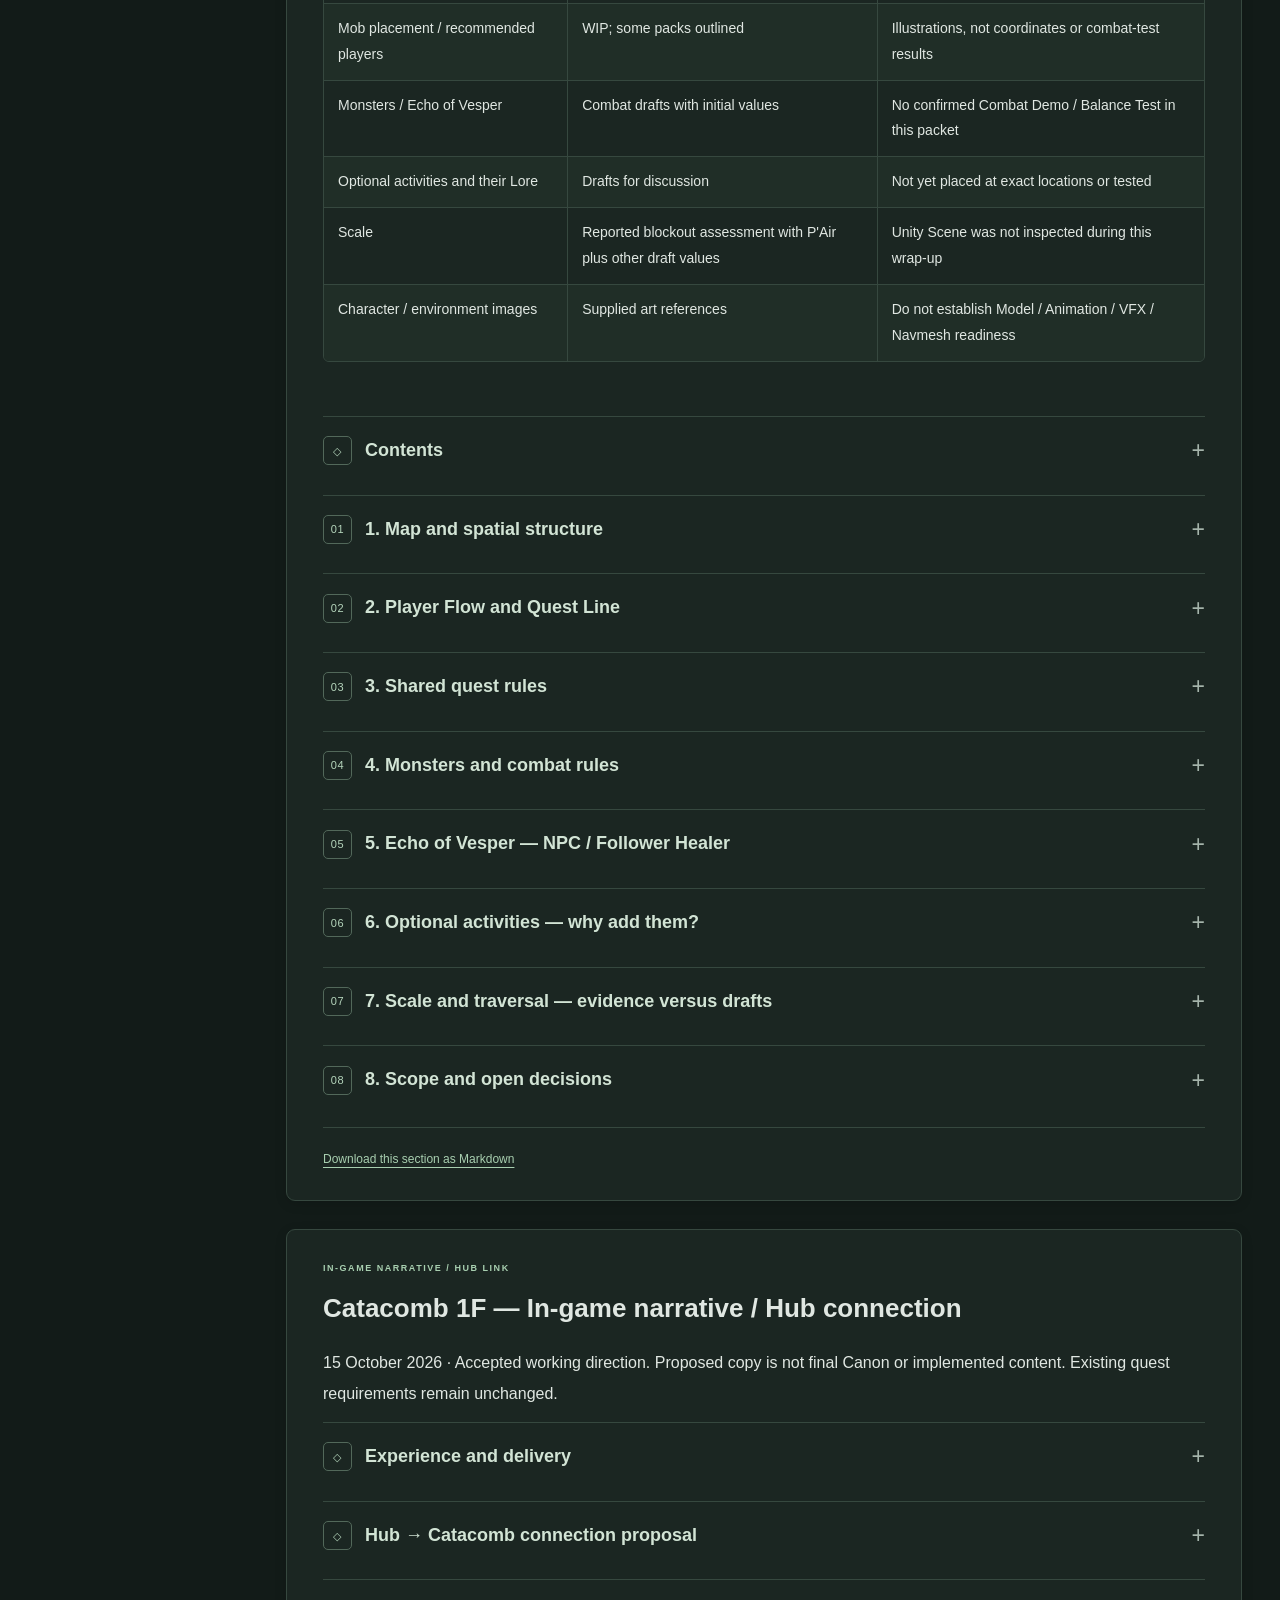
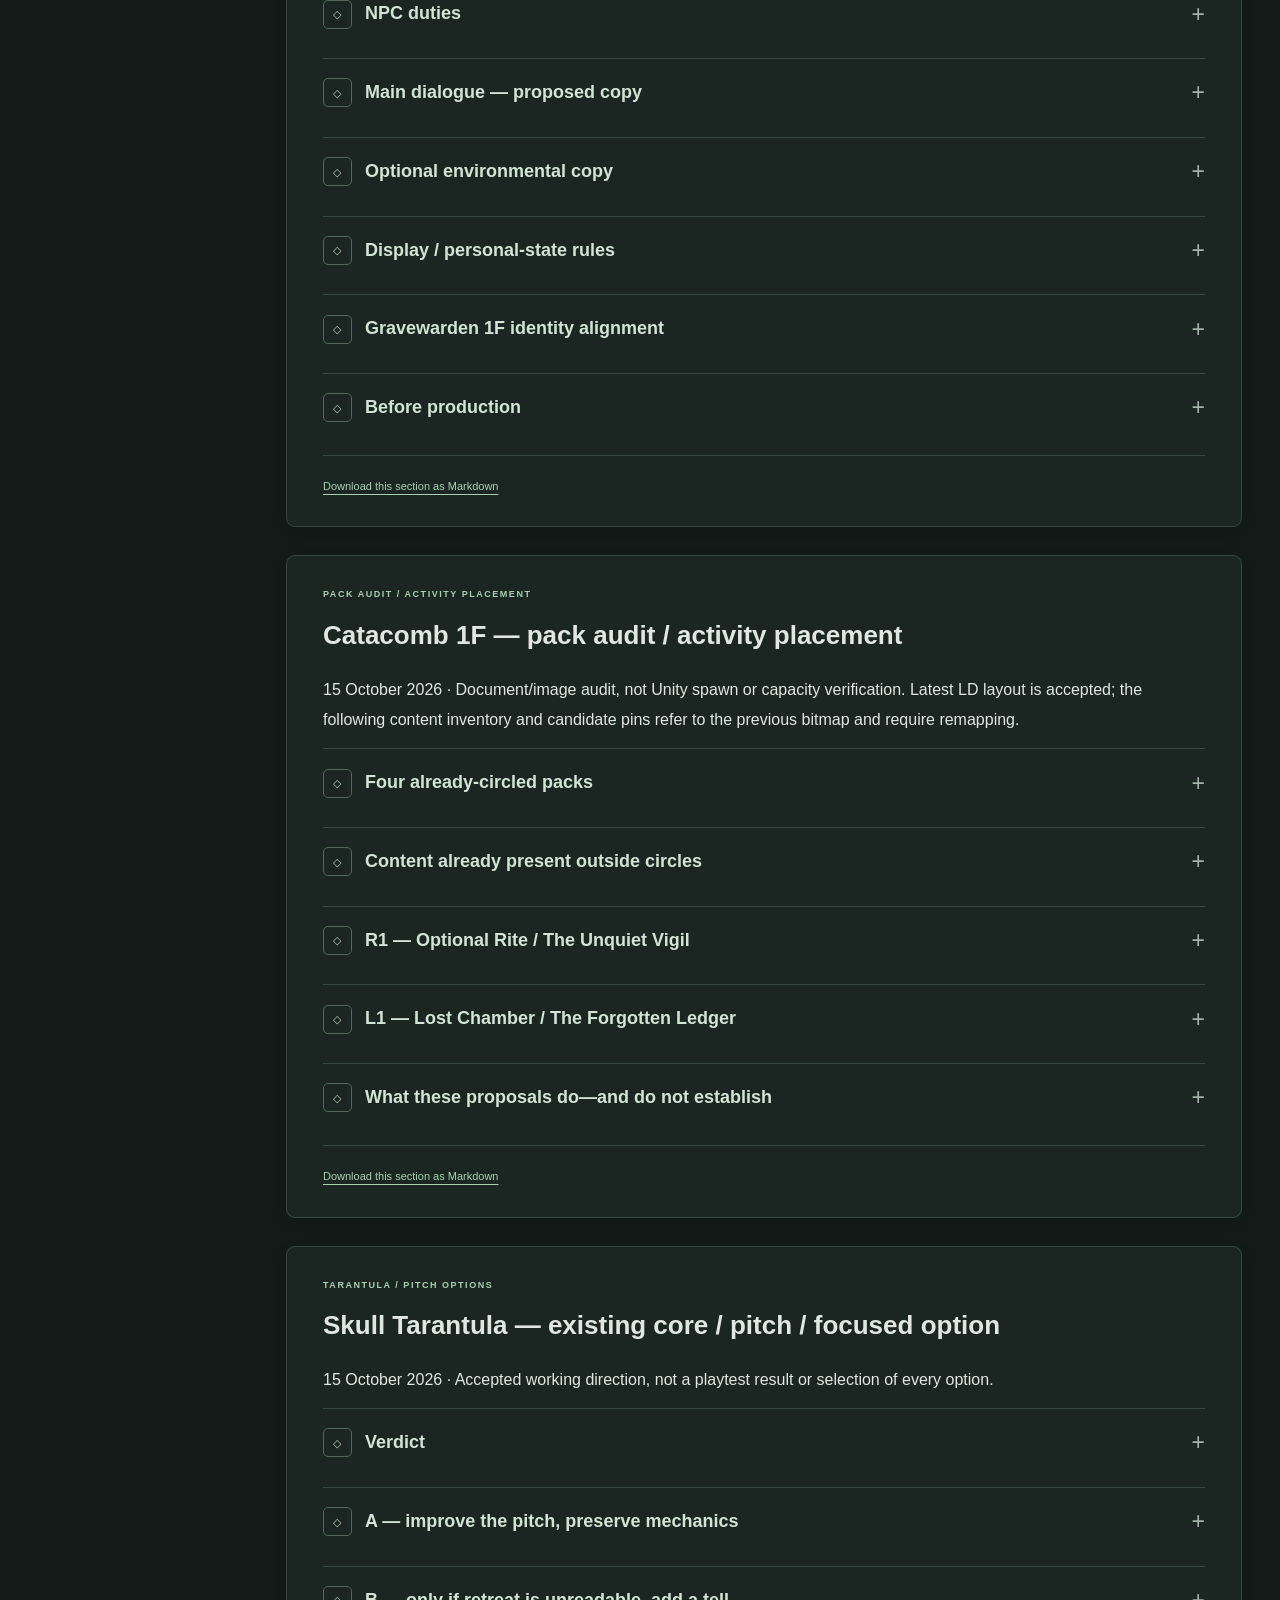
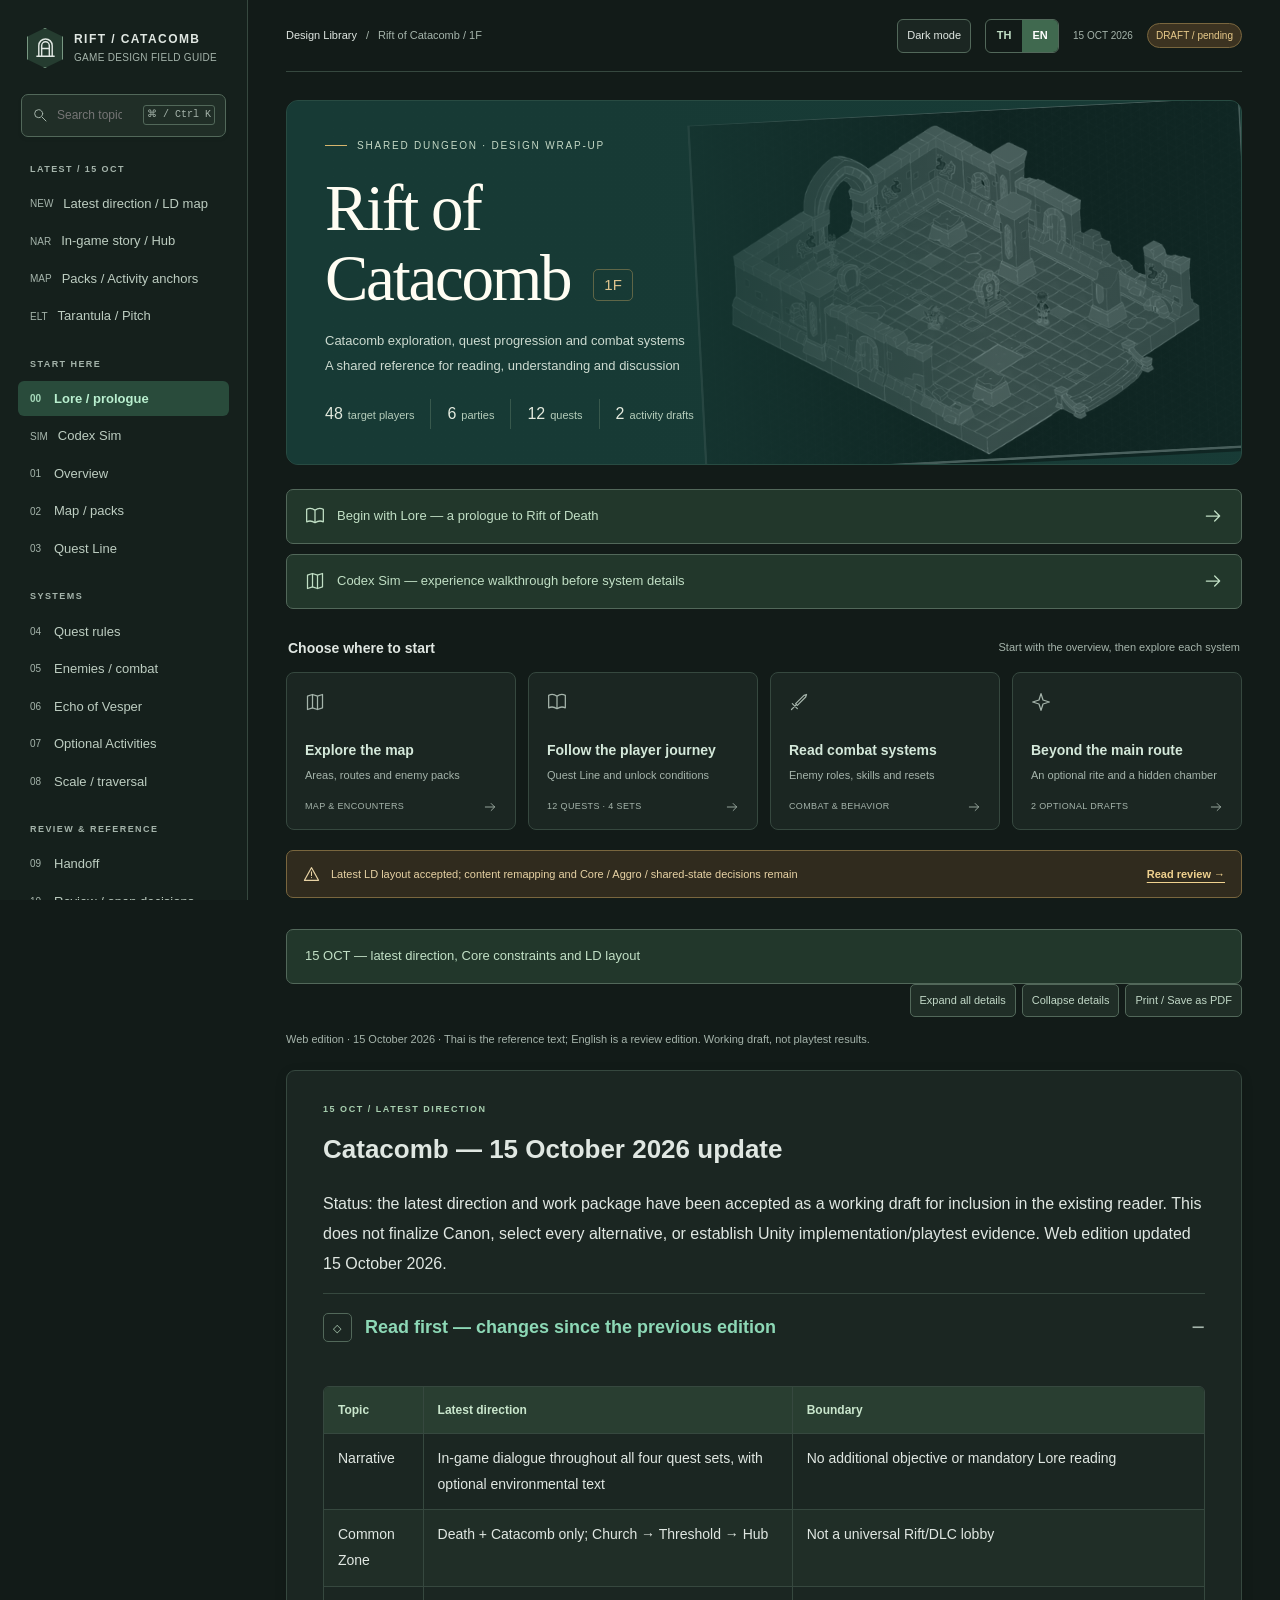
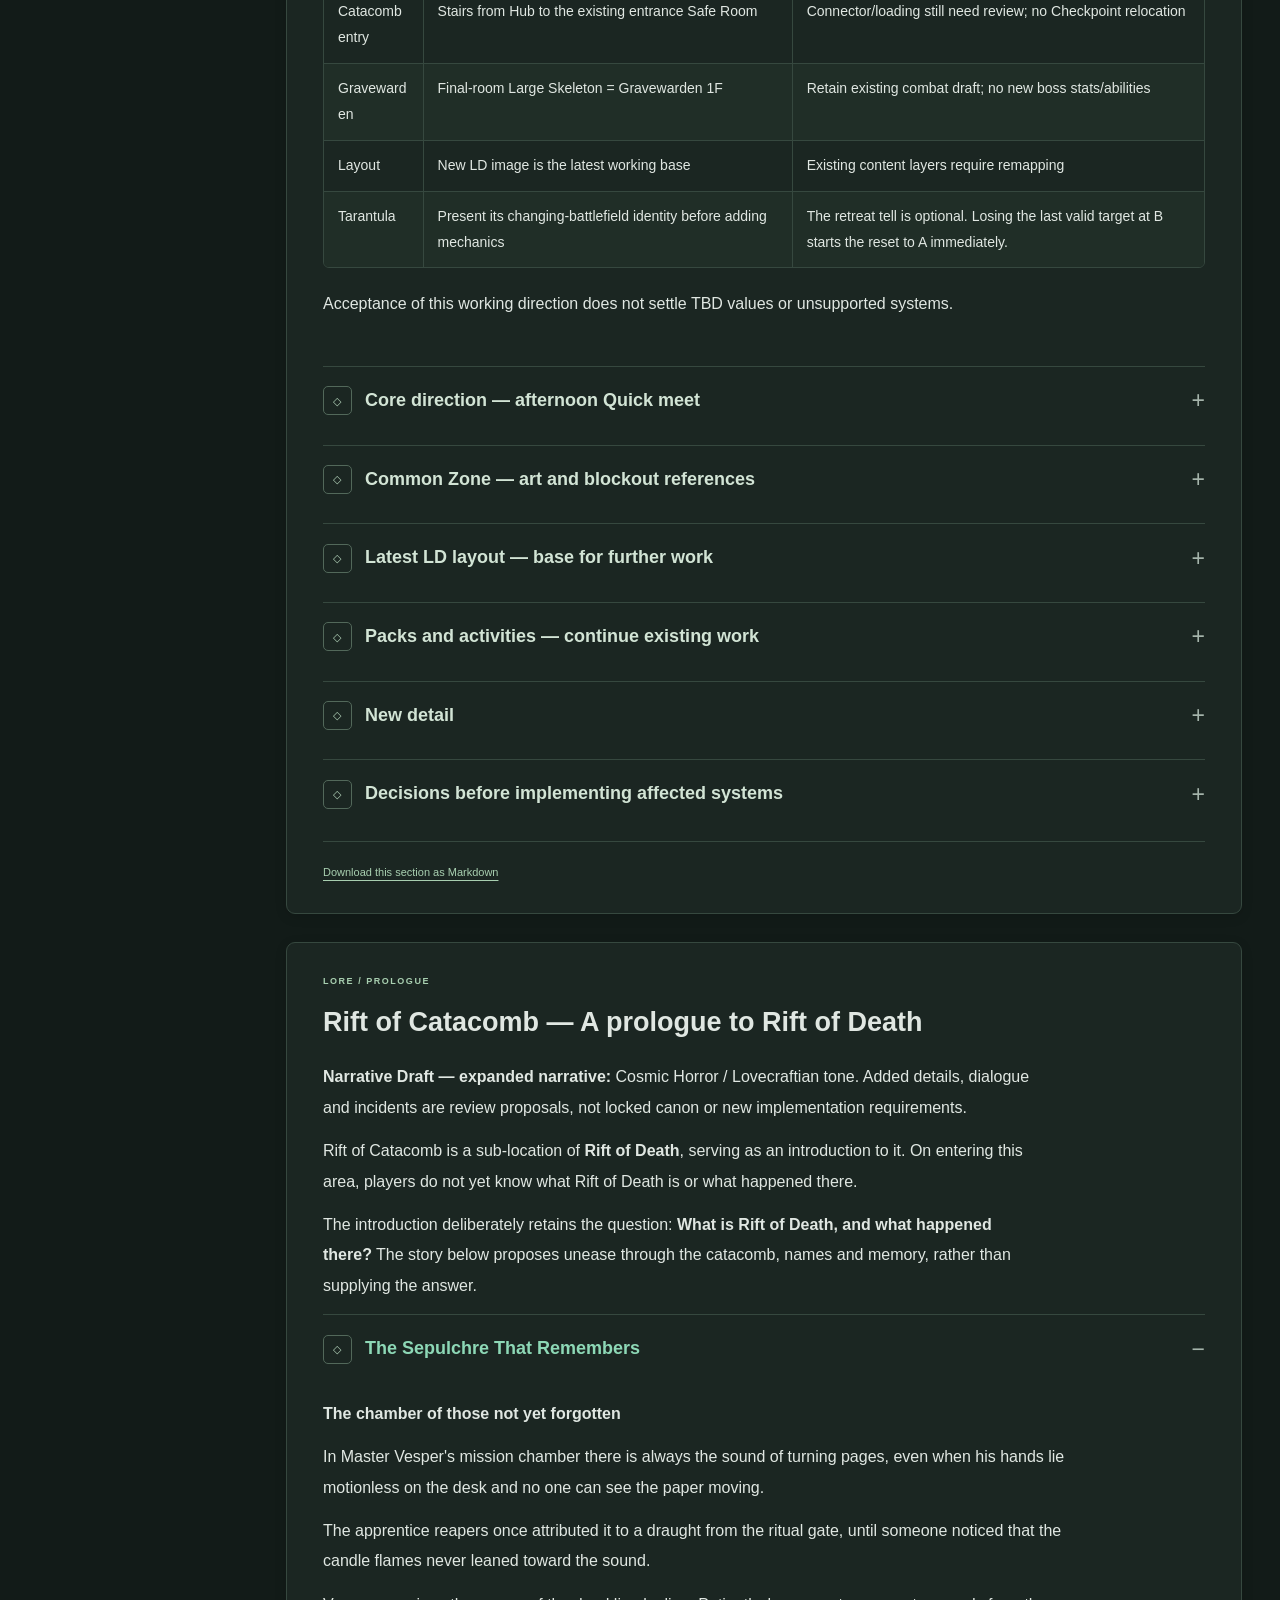
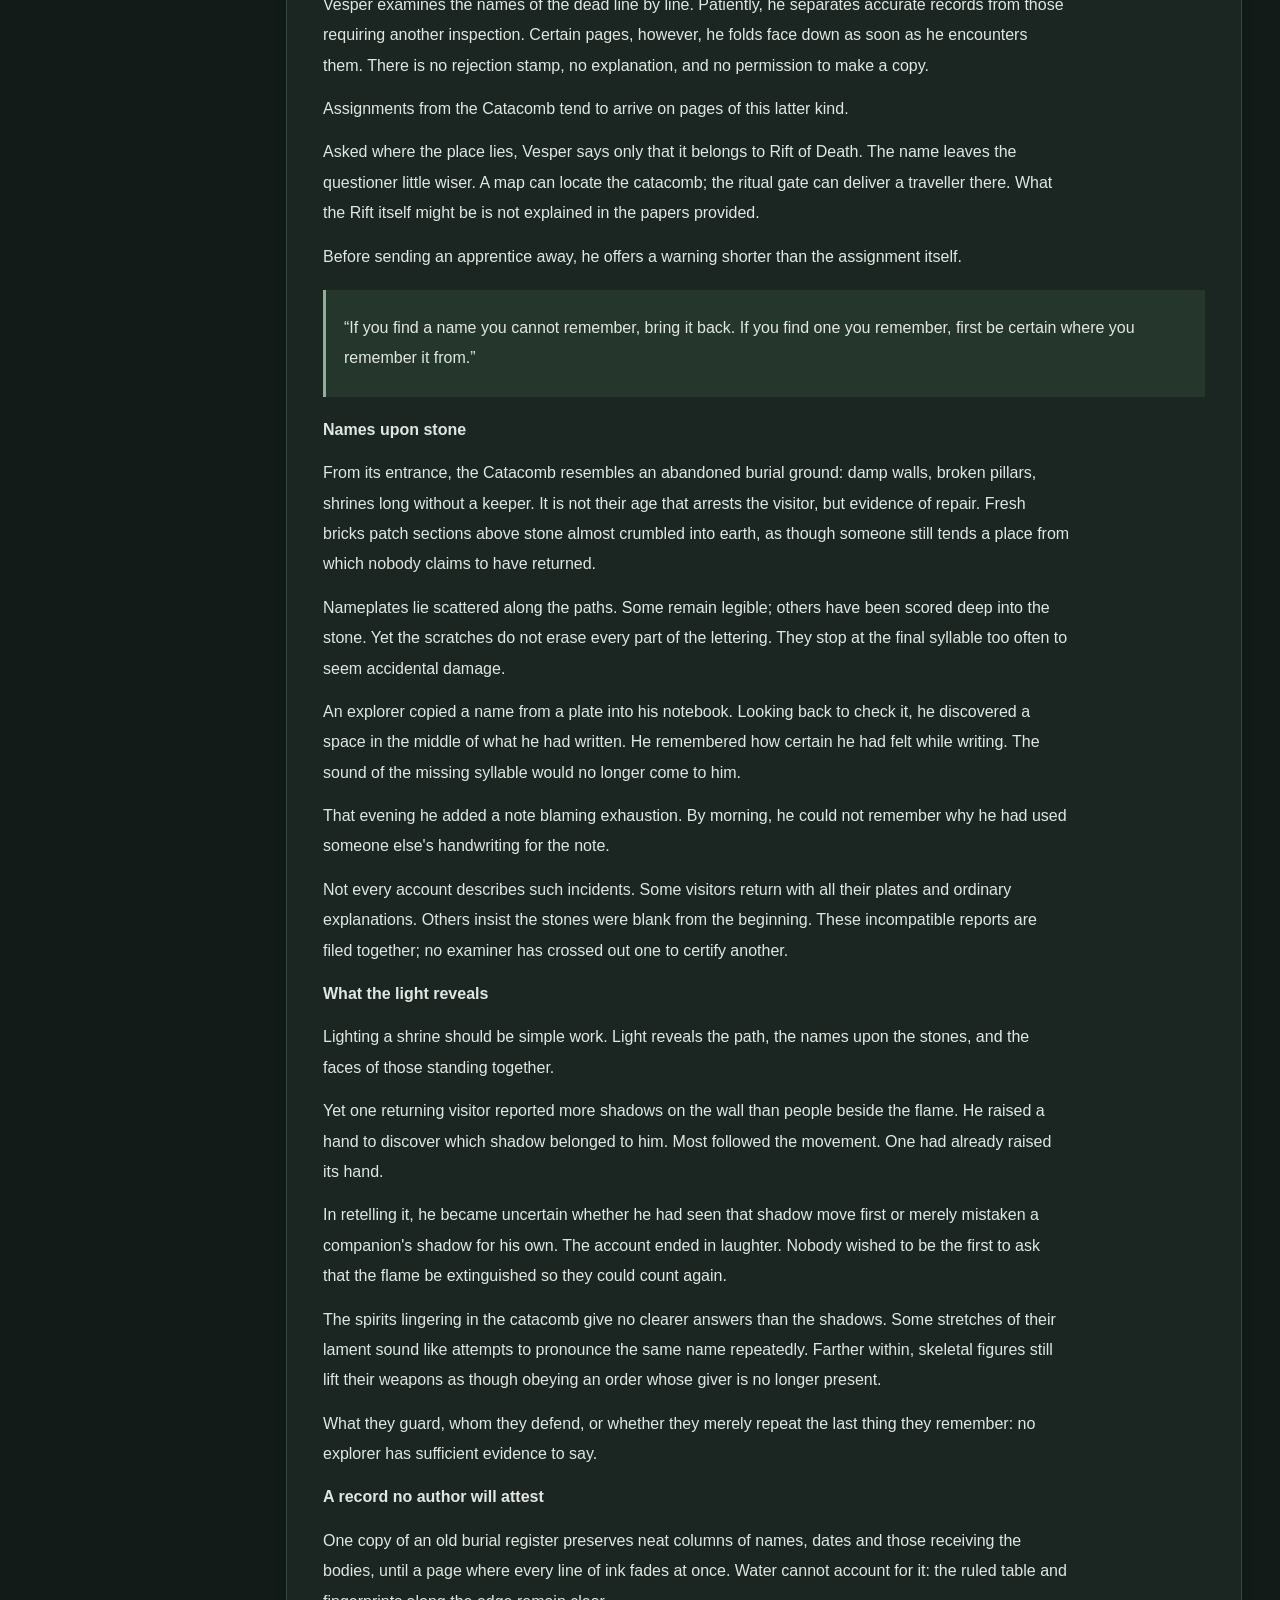
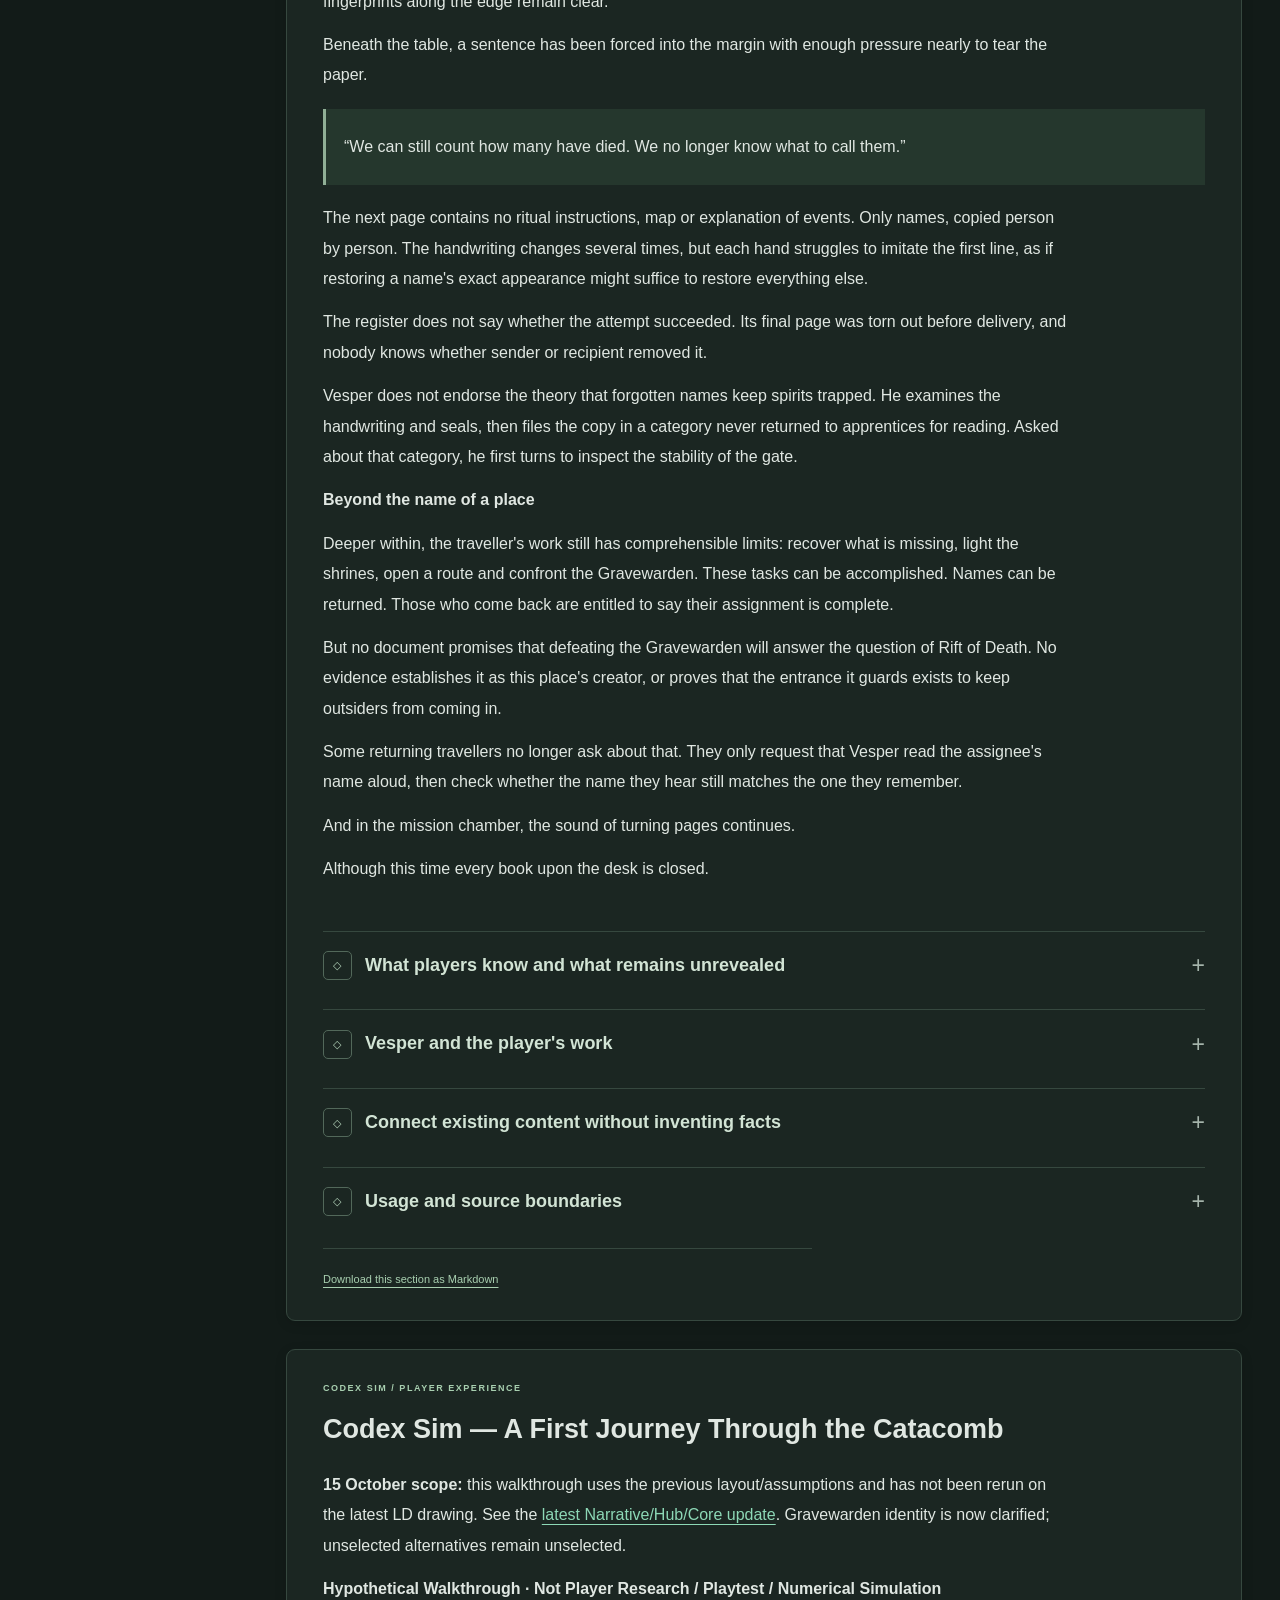
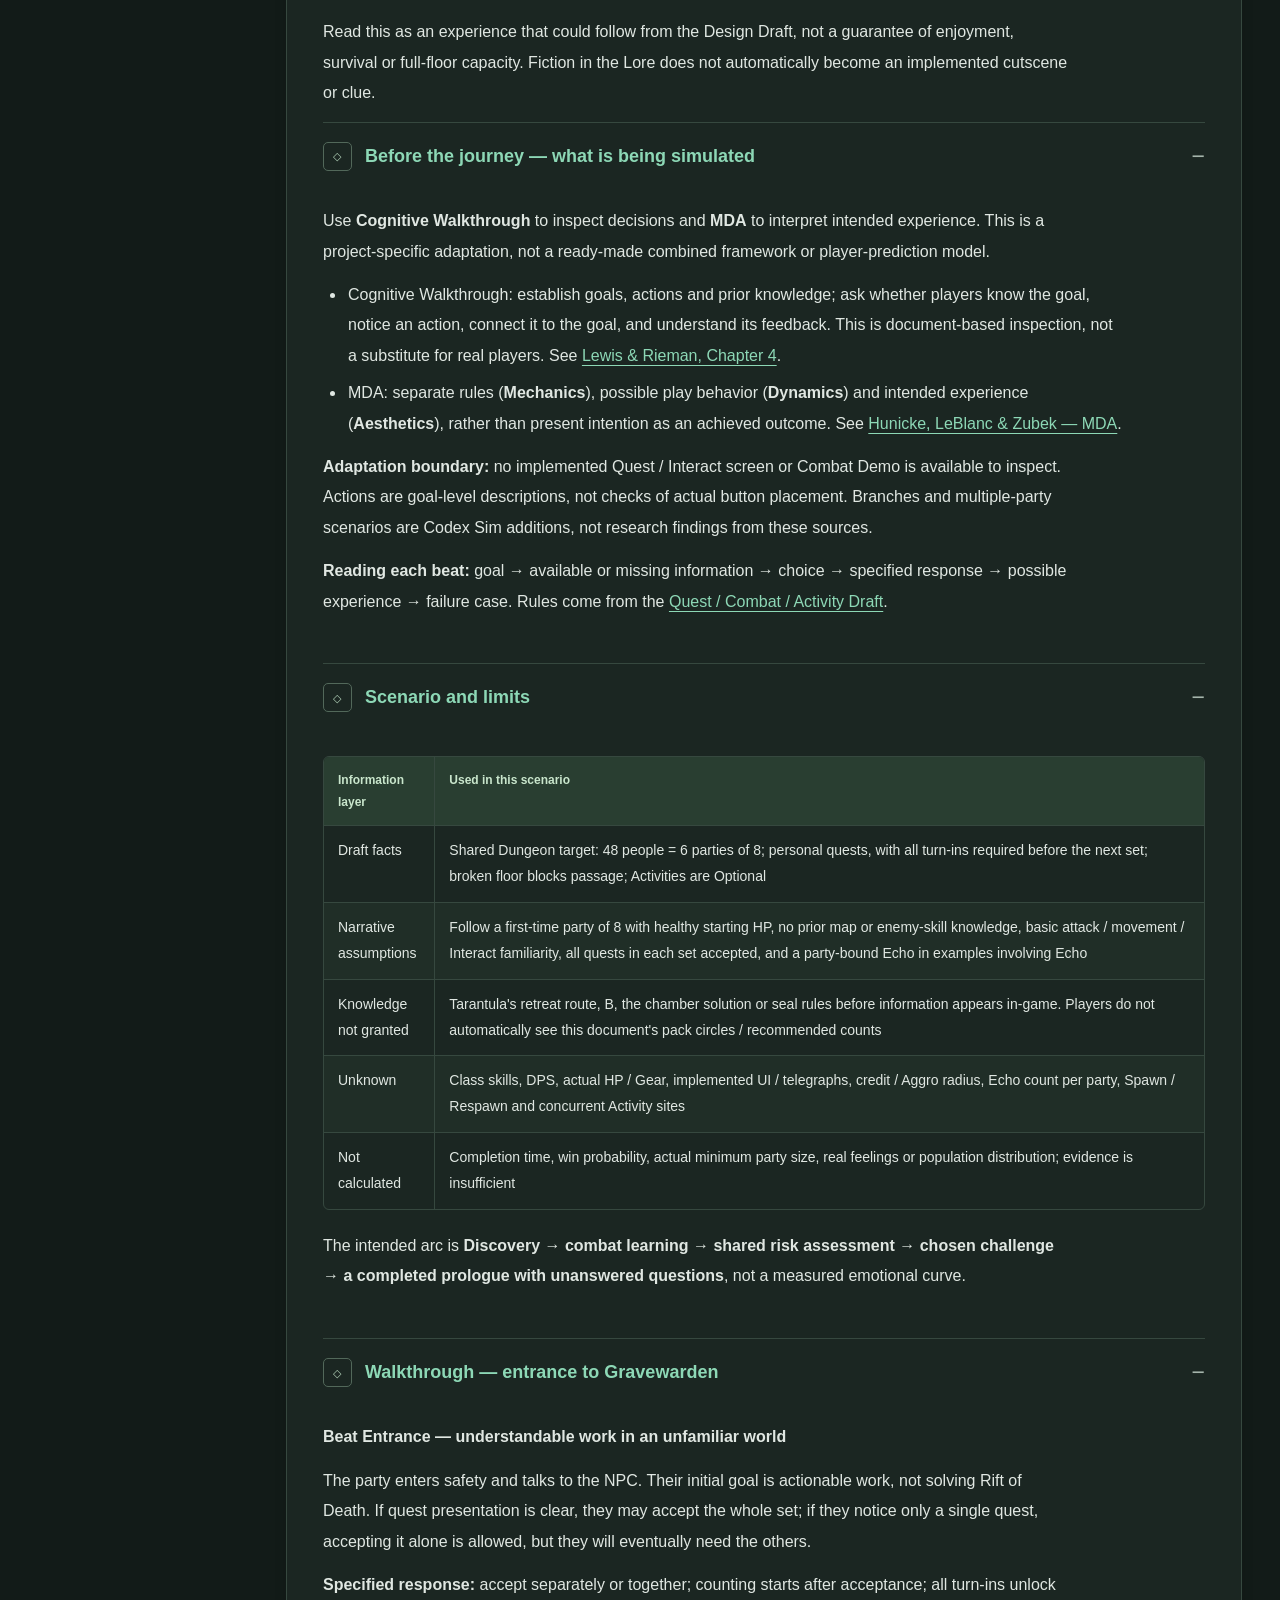
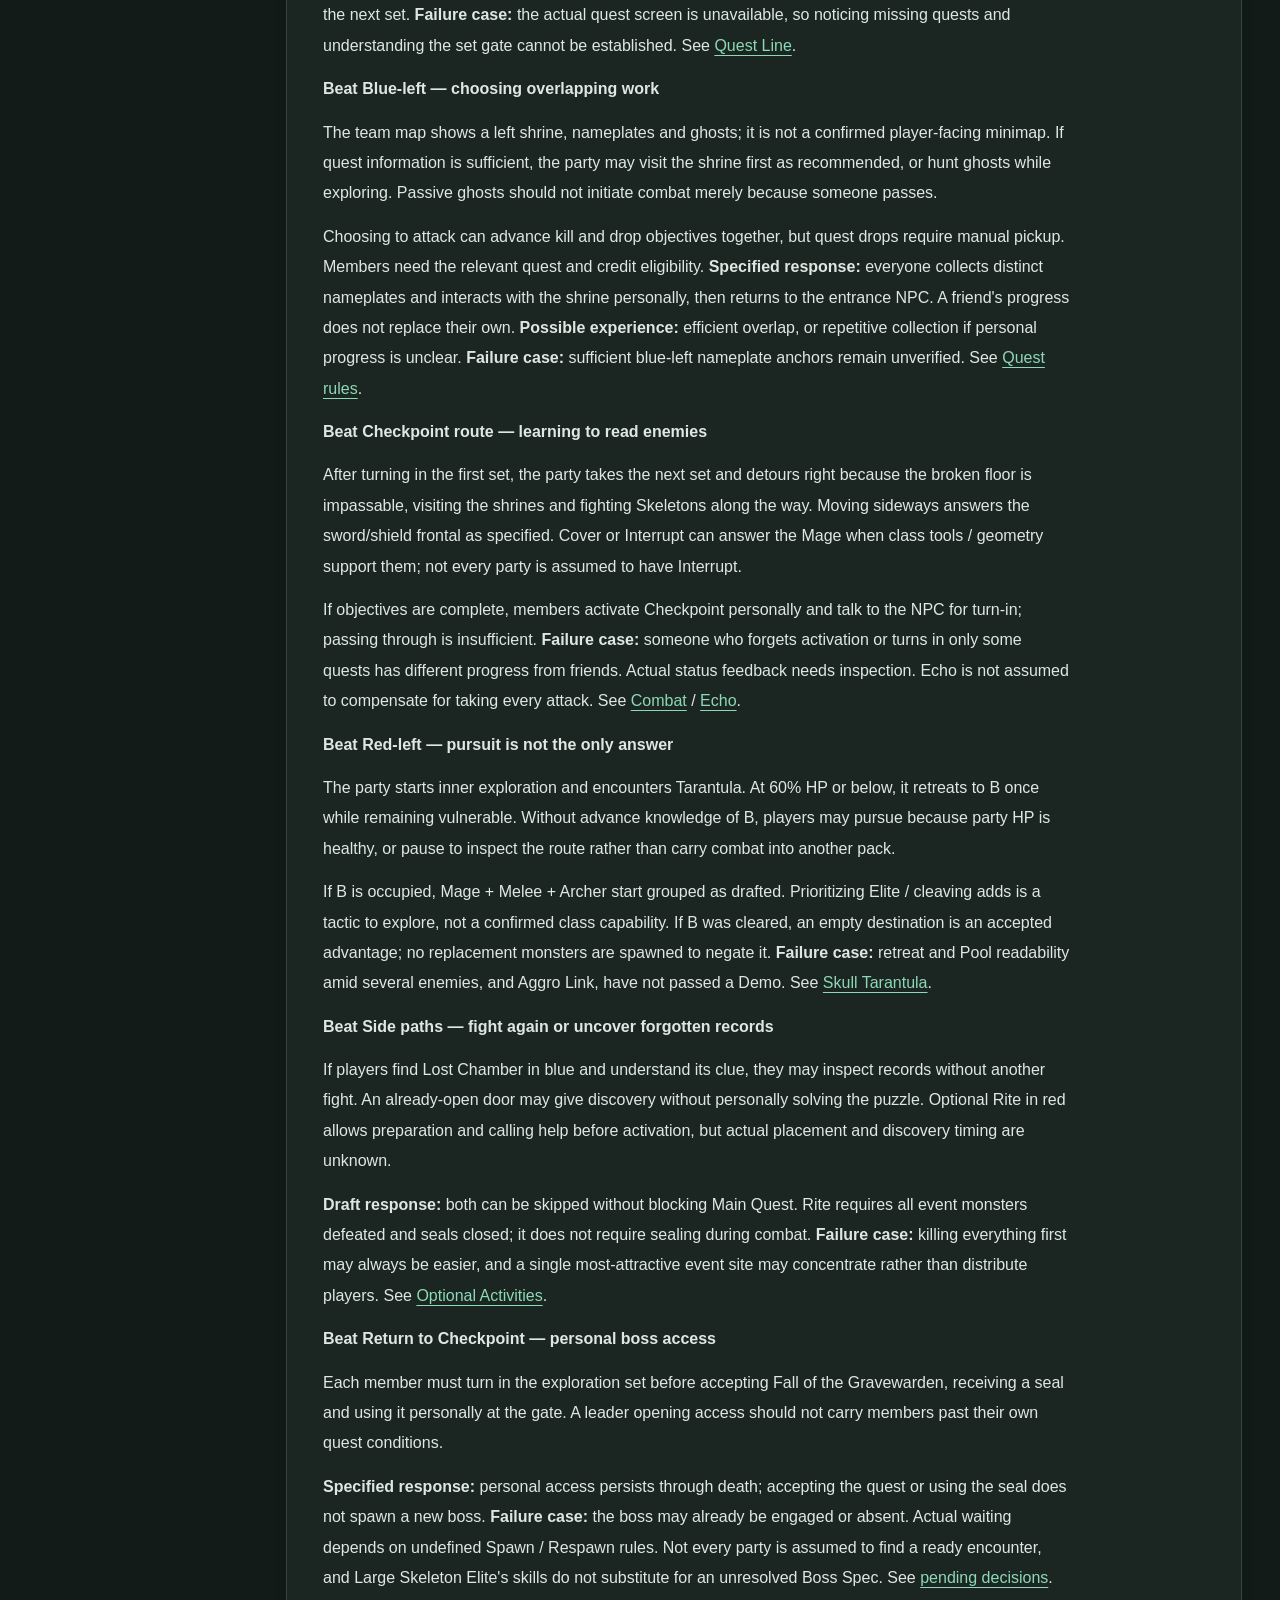
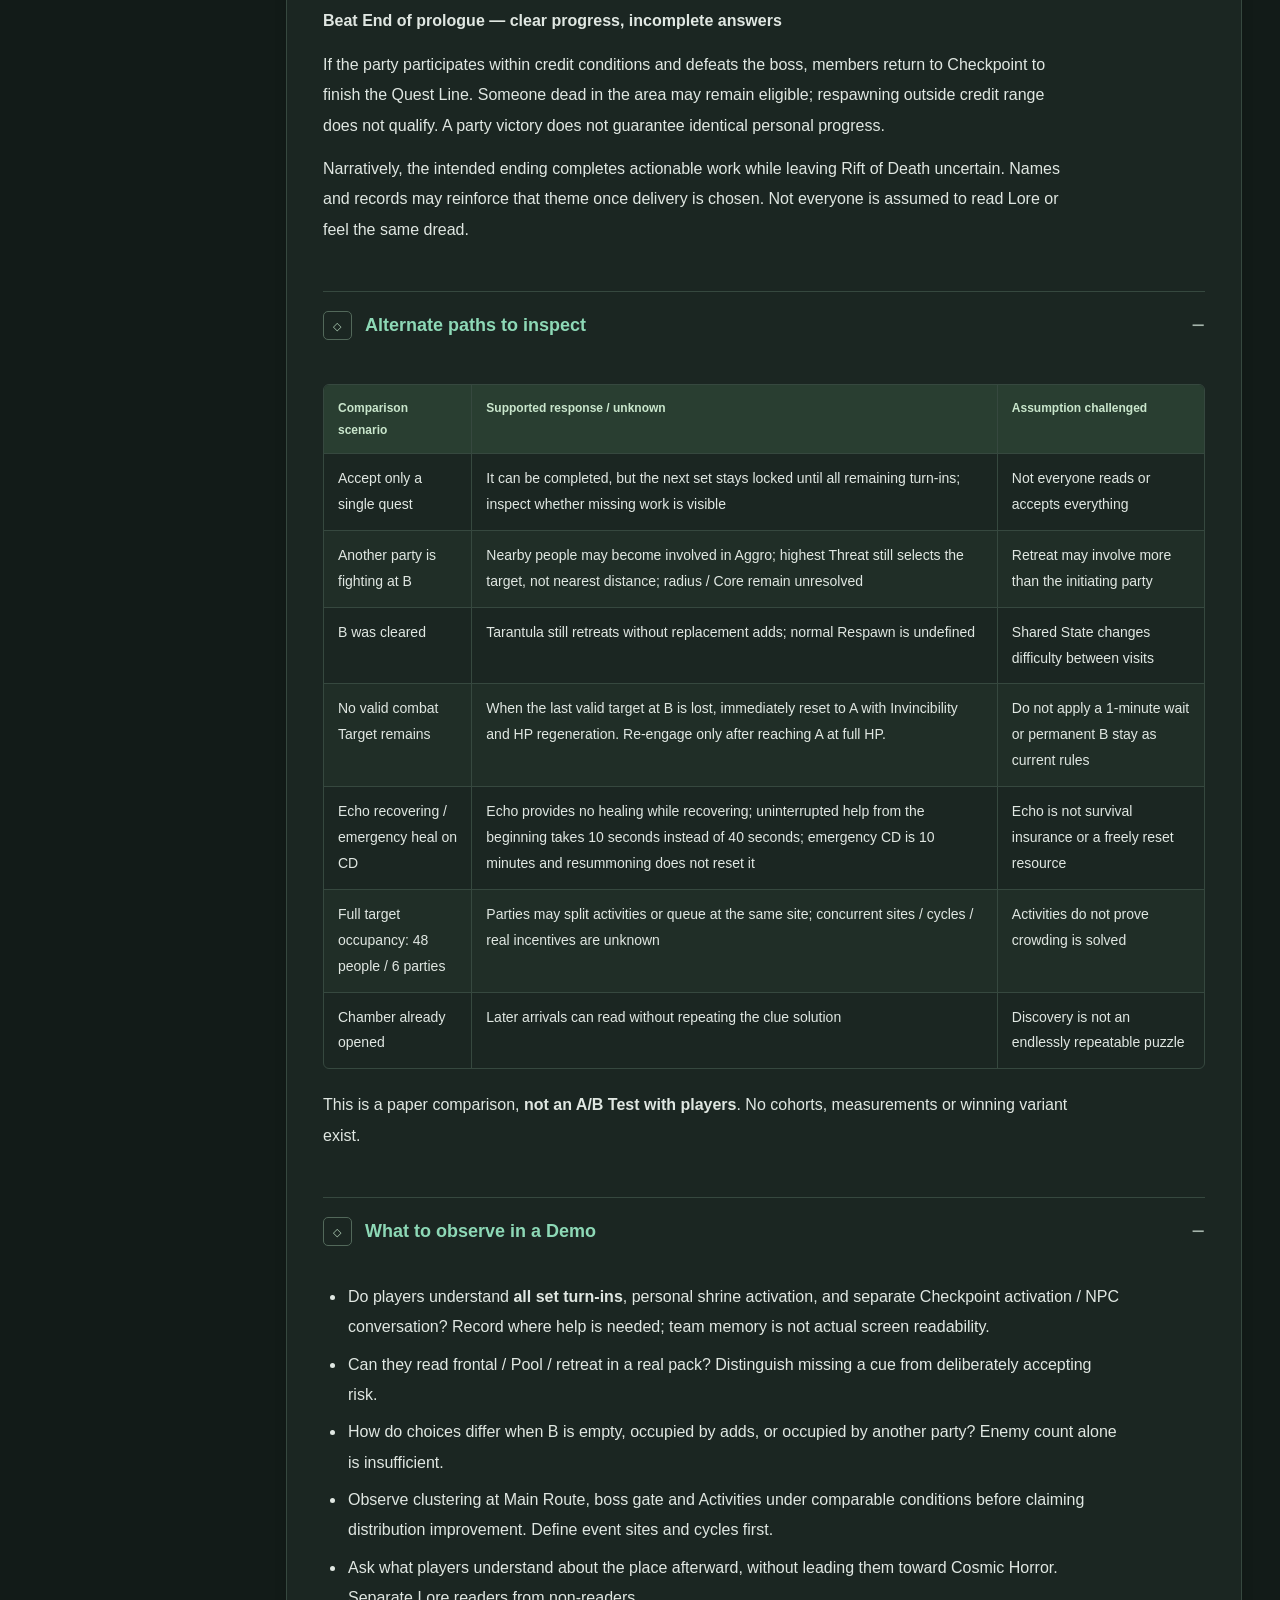
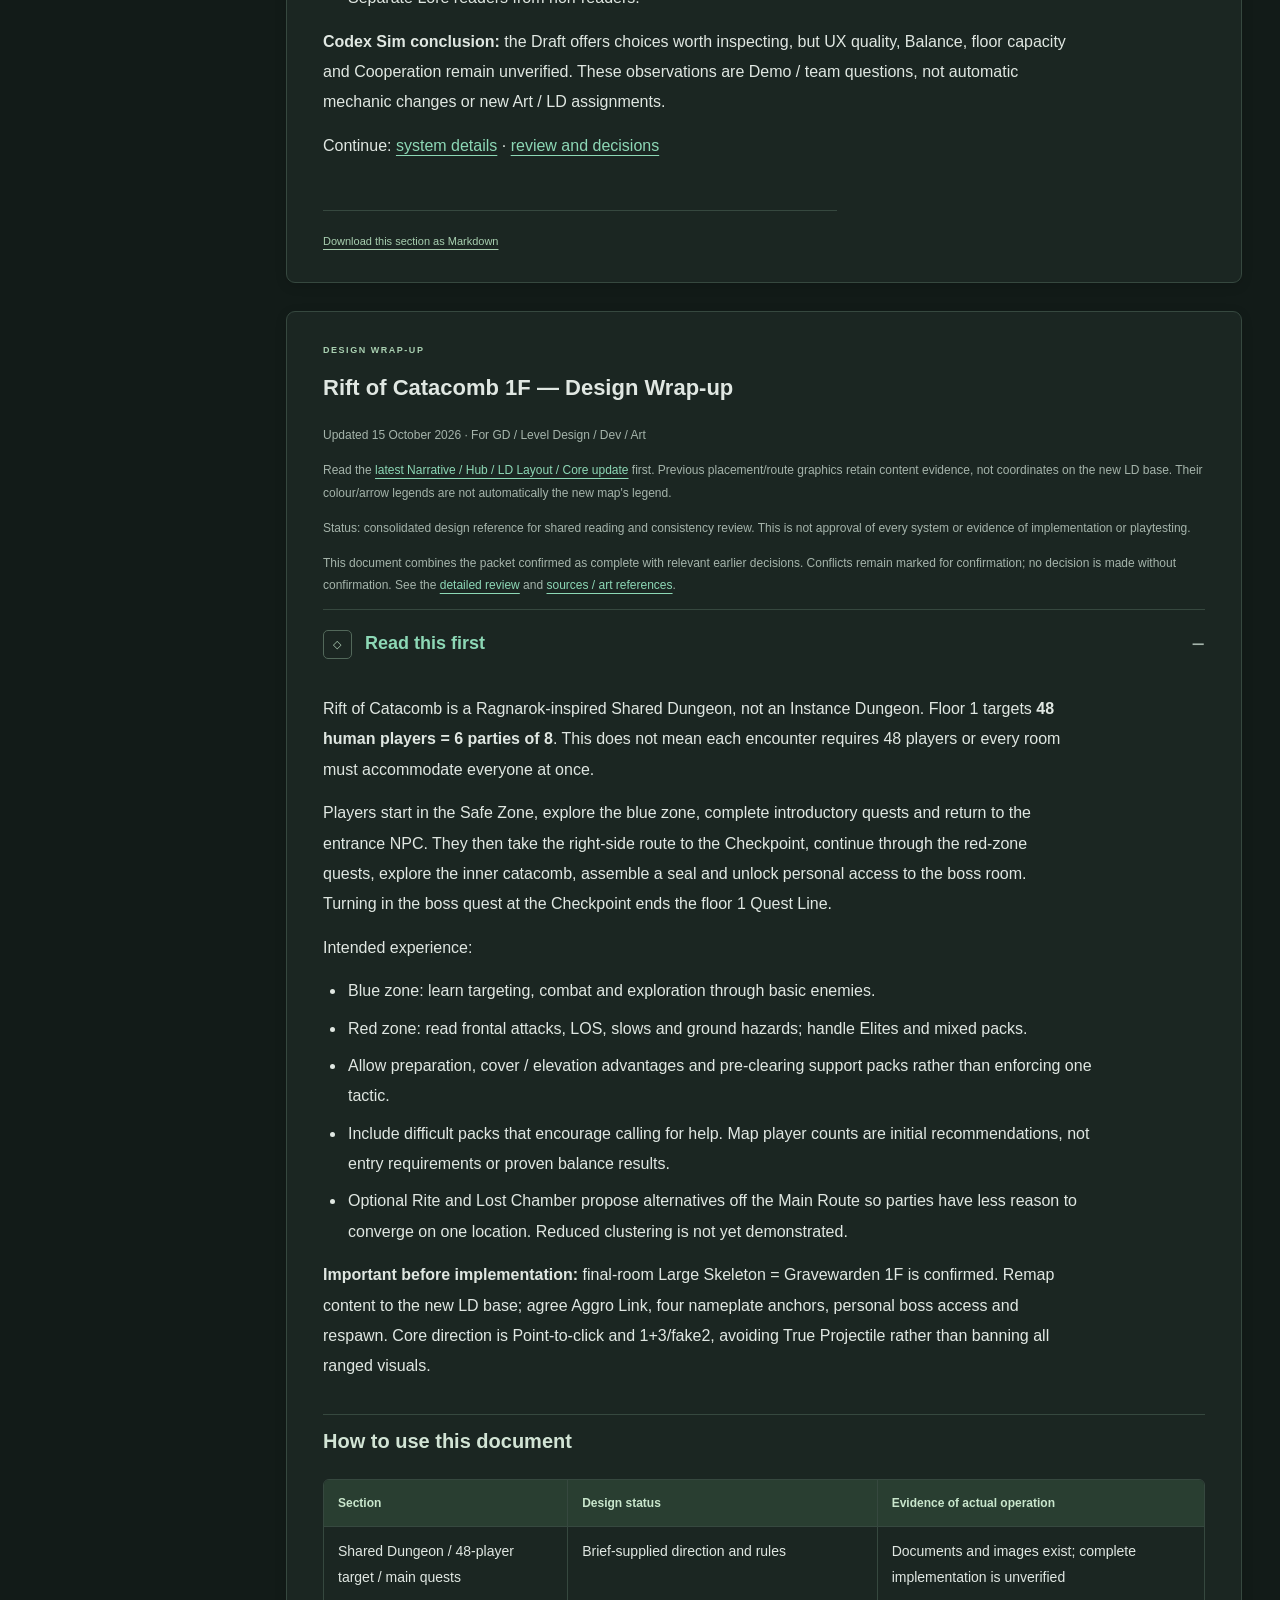
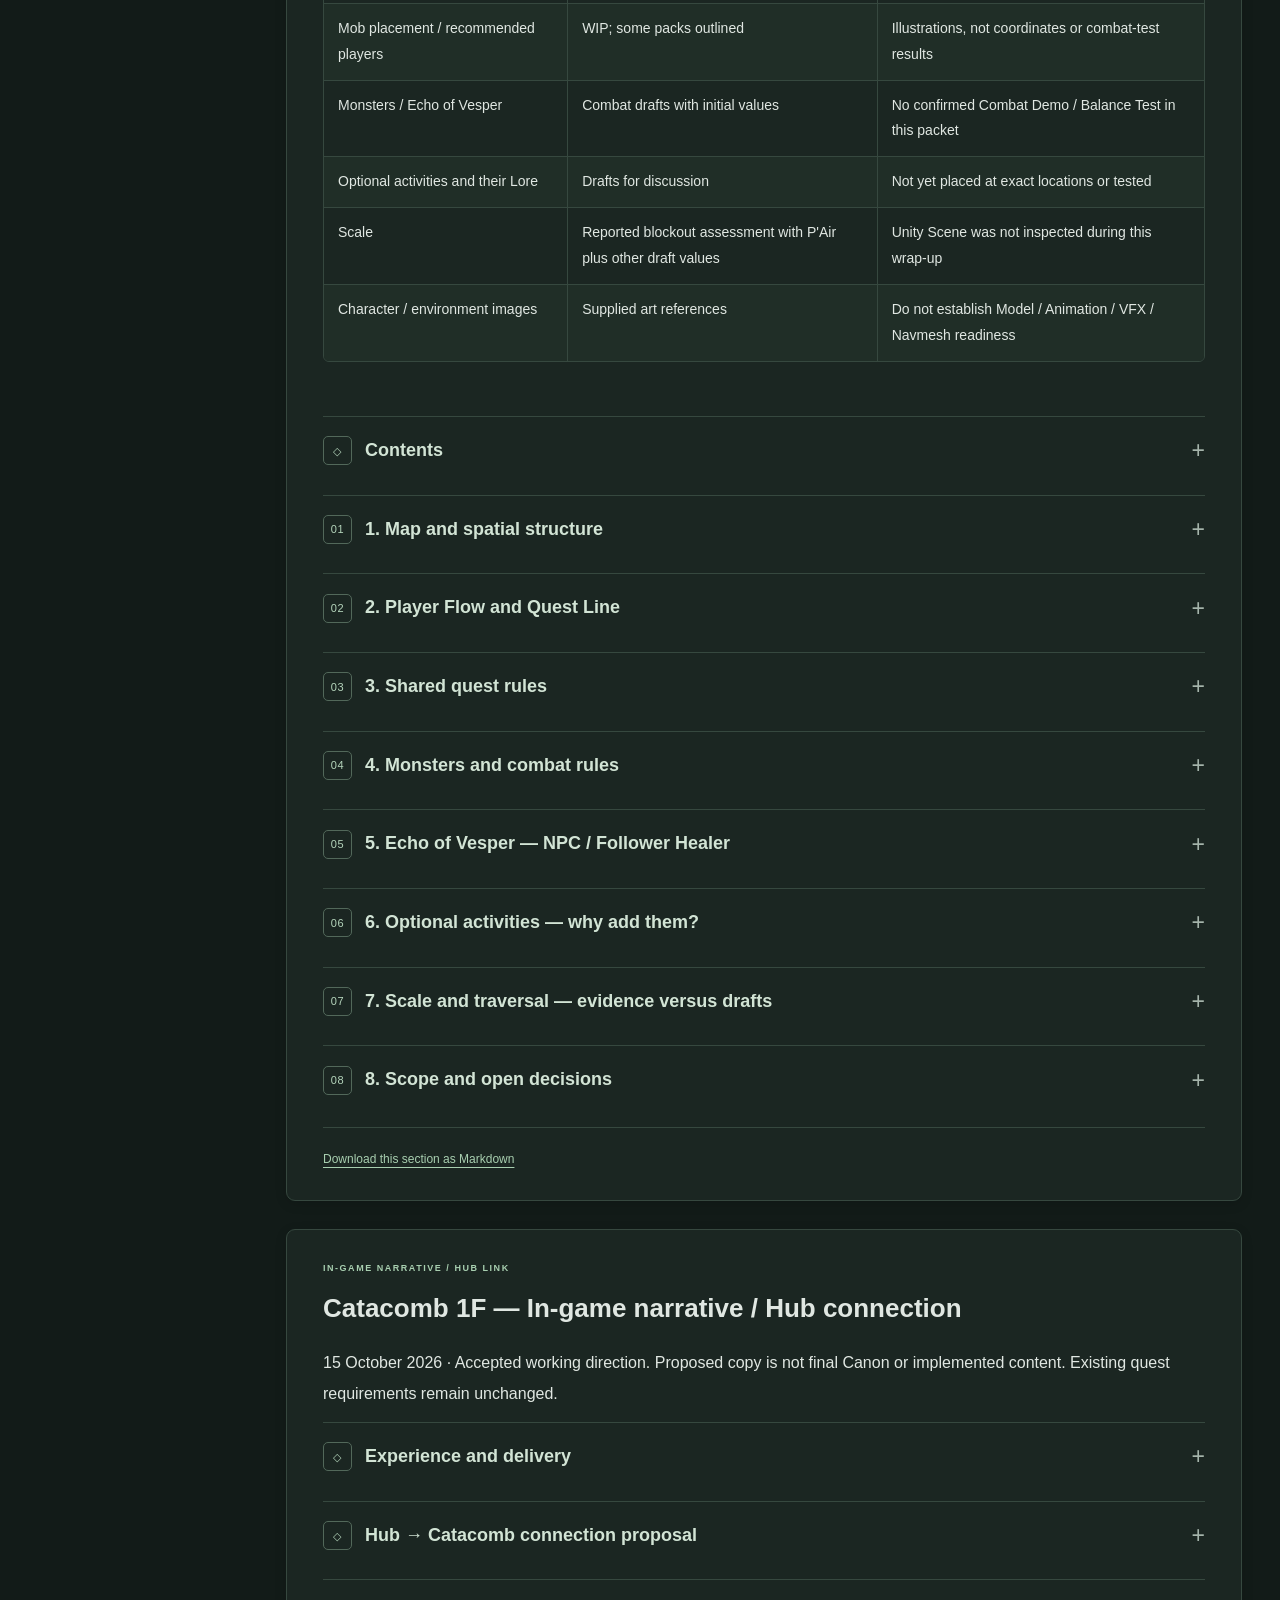
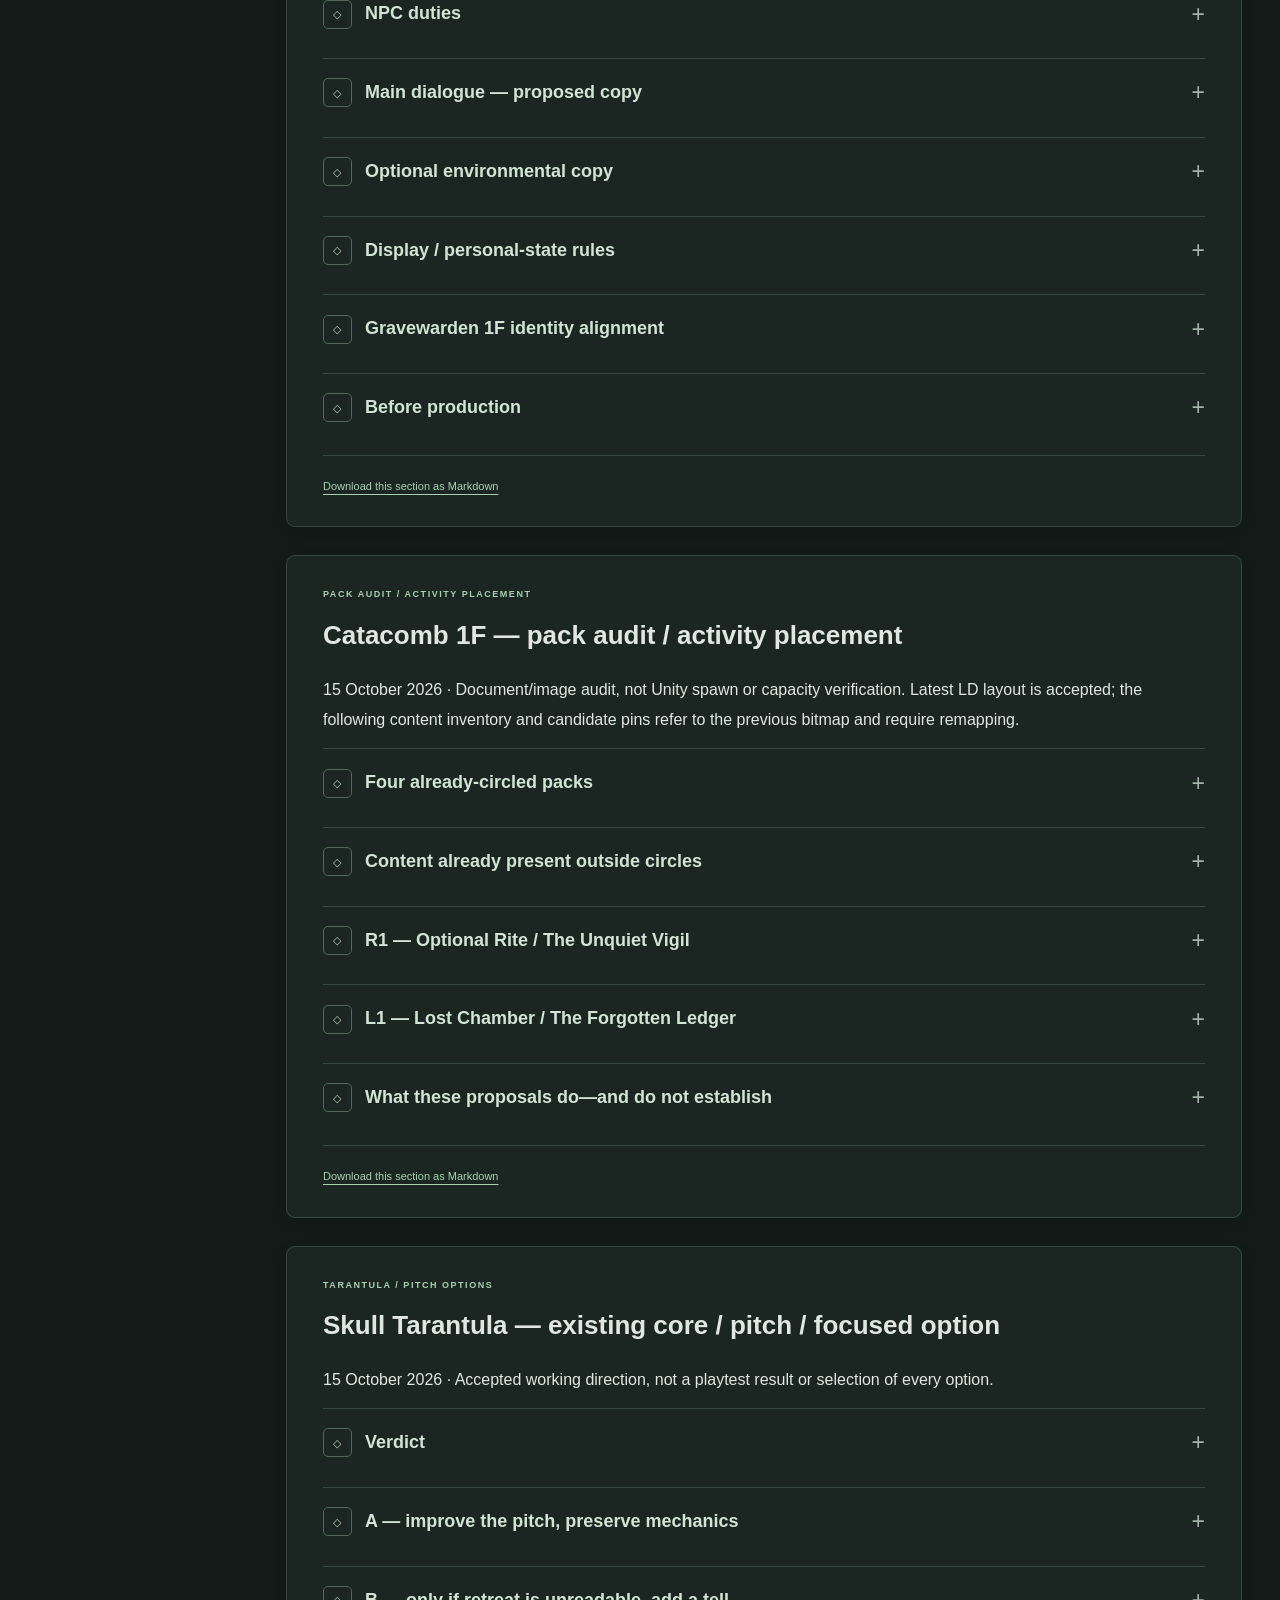
